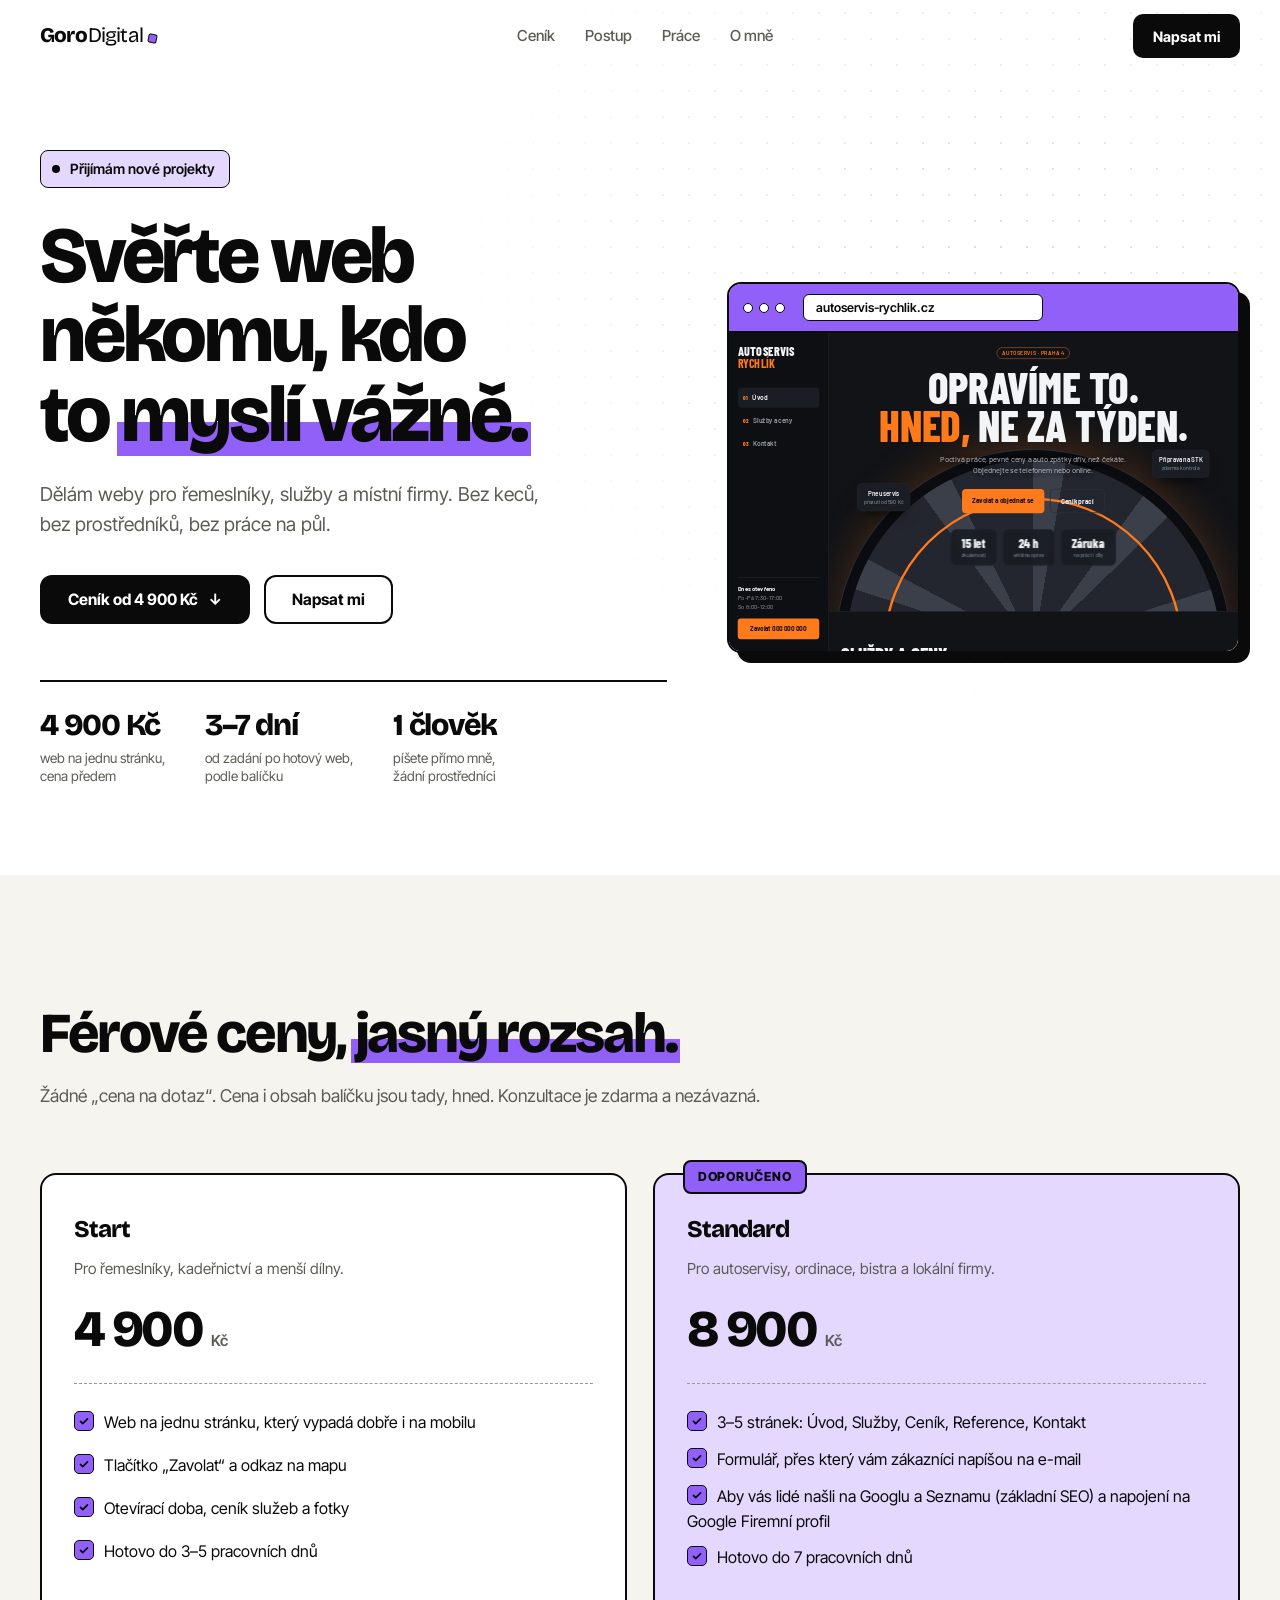
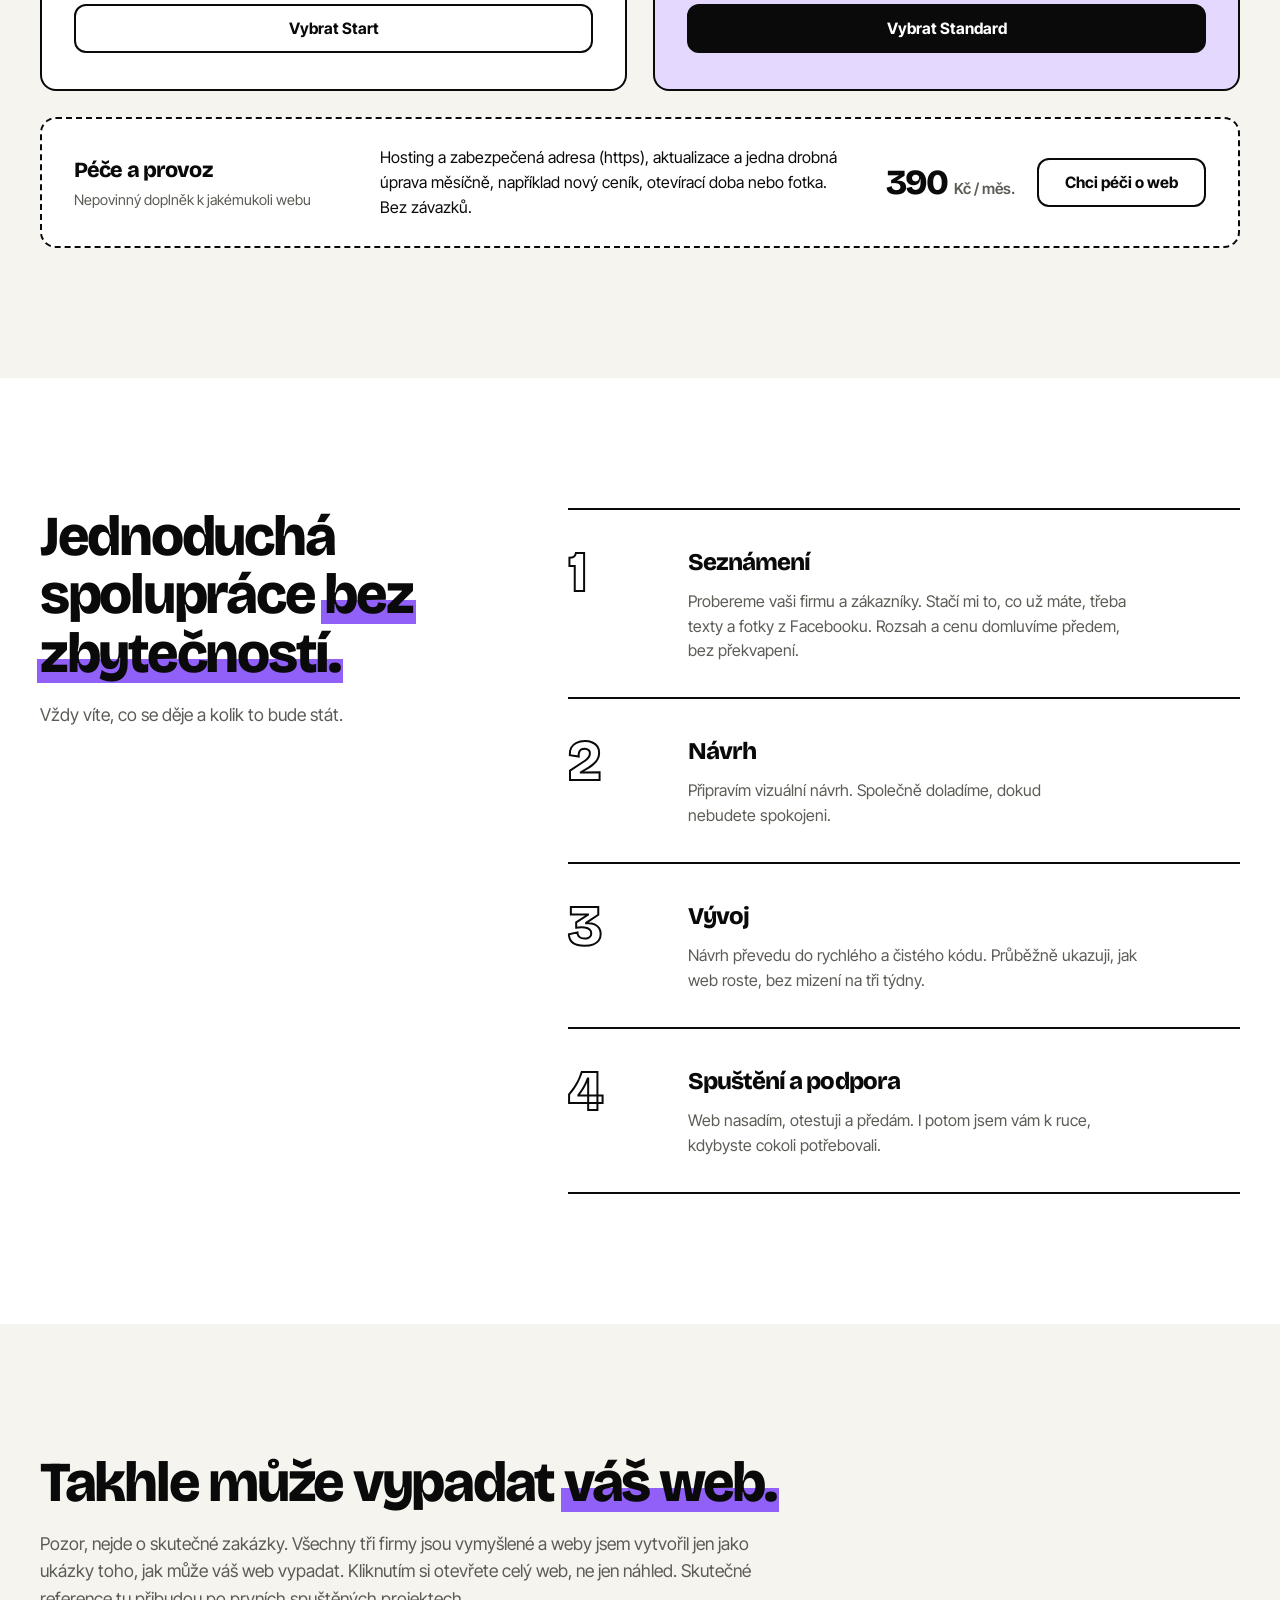
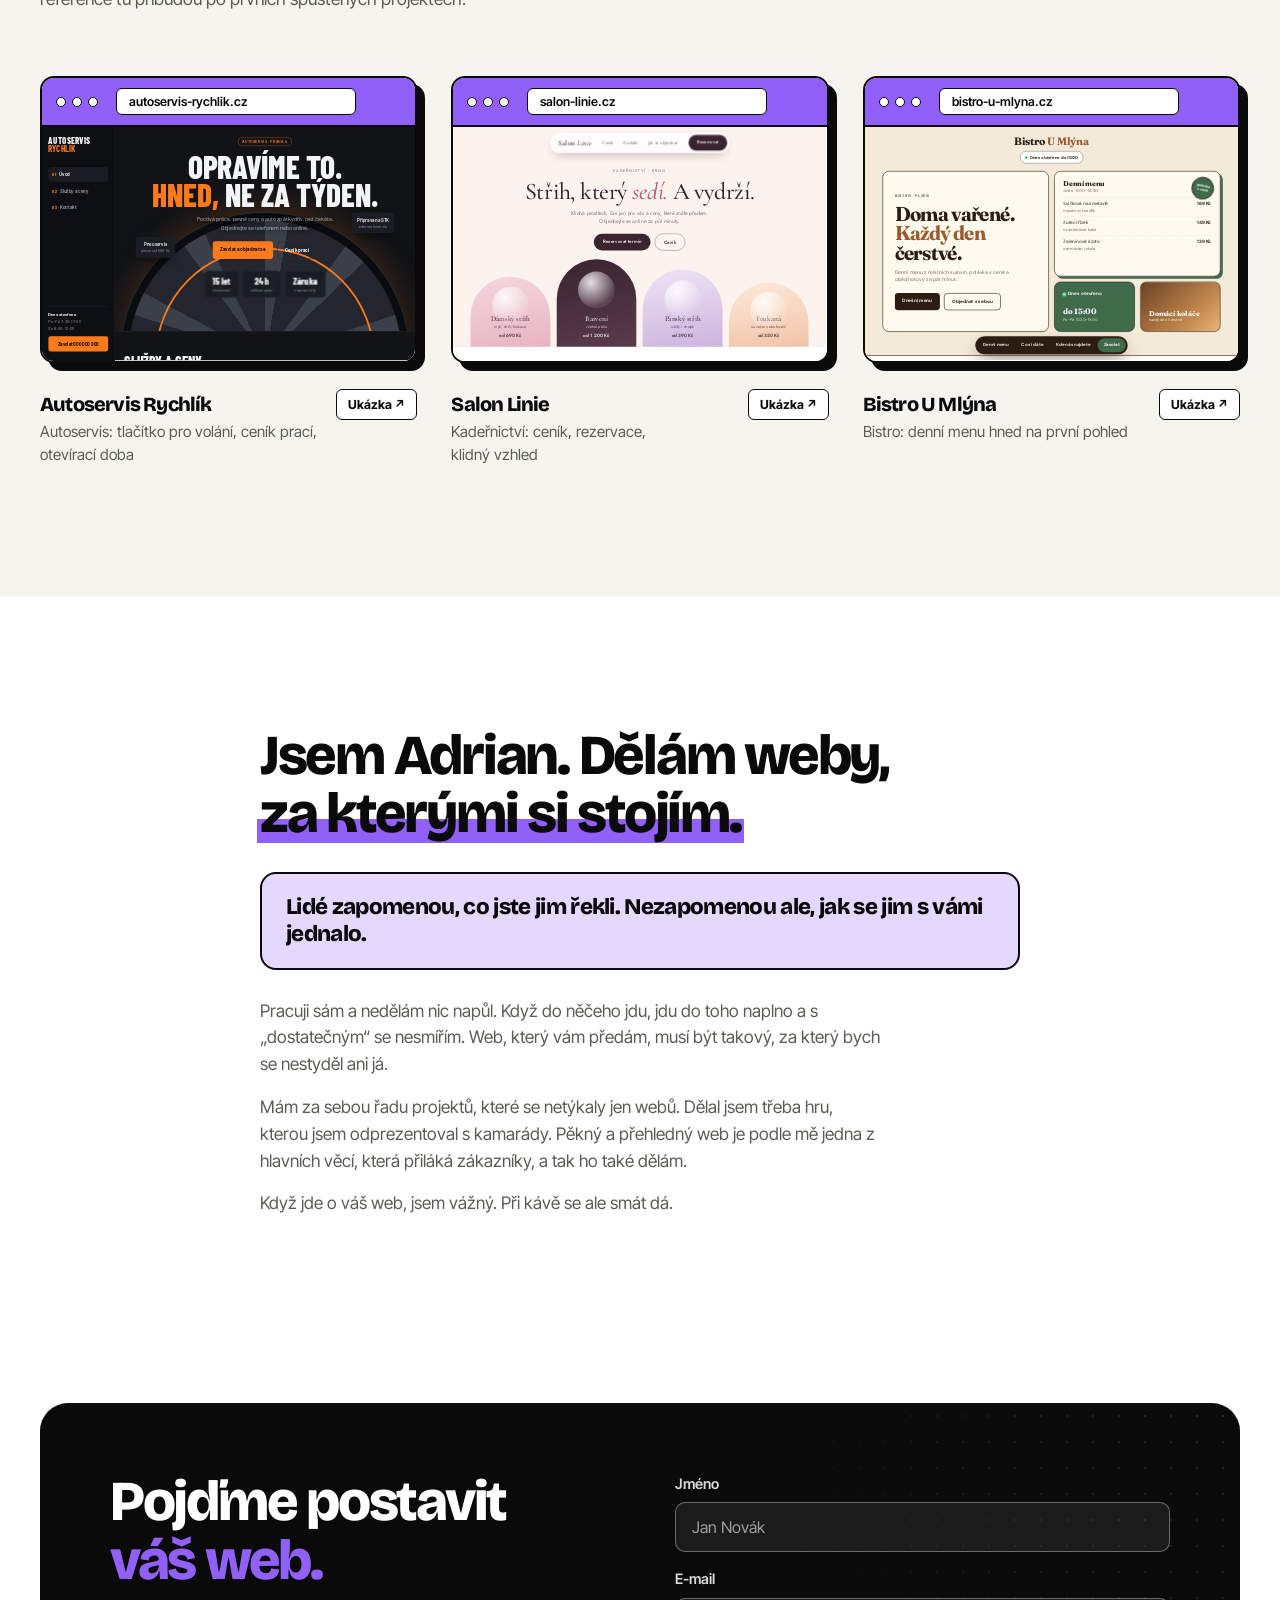
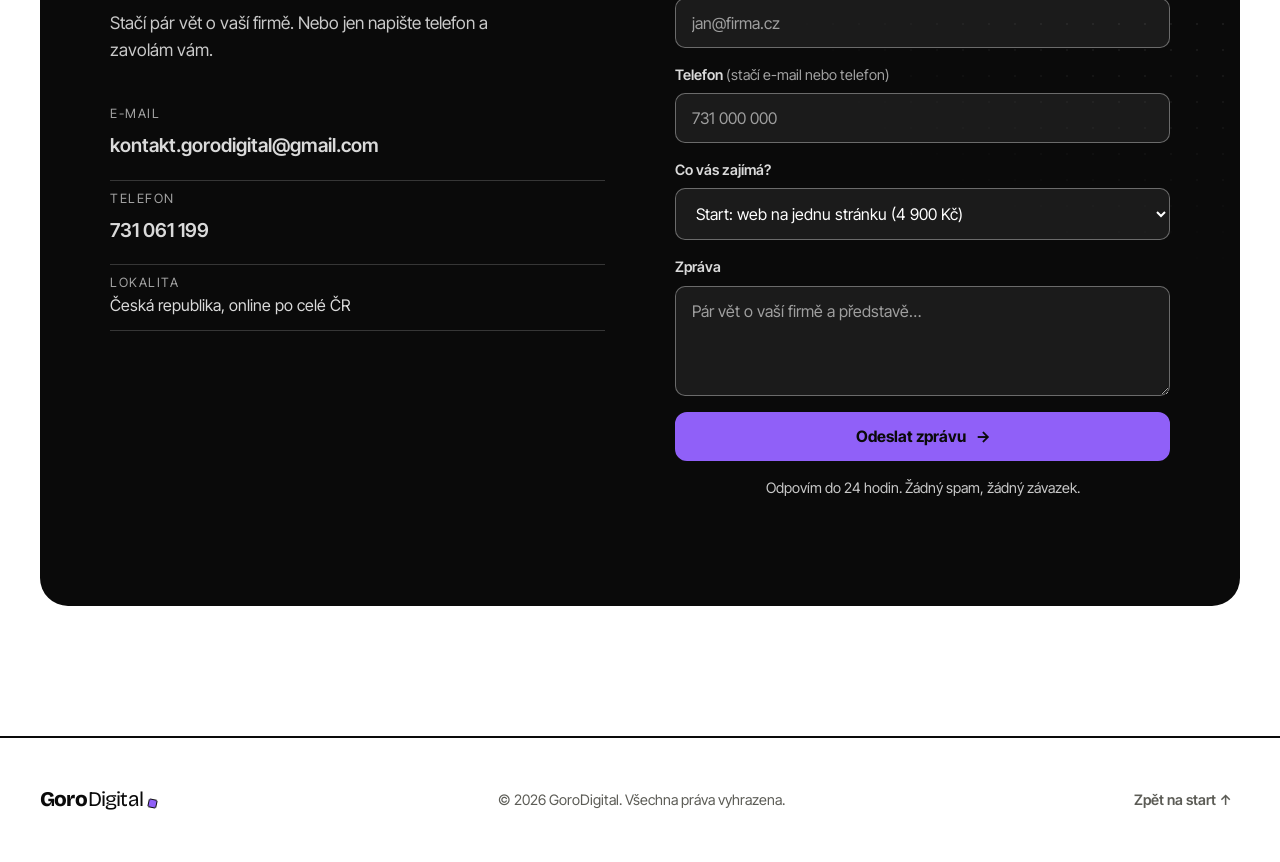
==== index.html @ 9c14269d "Lead with the price on mobile and fix select option contrast - Hero button reads "Ceník od 4 900 Kč"" ====
<!doctype html>
<html lang="cs">
<head>
  <meta charset="utf-8">
  <meta name="viewport" content="width=device-width, initial-scale=1, viewport-fit=cover">
  <title>GoroDigital – weby pro řemeslníky a místní firmy</title>
  <meta name="description" content="GoroDigital vytváří rychlé, moderní a přehledné weby pro řemeslníky, autoservisy, kadeřnictví a místní firmy. Návrh, vývoj i správa na jednom místě.">
  <meta name="theme-color" content="#ffffff">
  <link rel="canonical" href="https://gorodigital.kontakt-gorodigital.workers.dev/">

  <!-- Social sharing -->
  <meta property="og:type" content="website">
  <meta property="og:locale" content="cs_CZ">
  <meta property="og:site_name" content="GoroDigital">
  <meta property="og:title" content="GoroDigital – weby pro řemeslníky a místní firmy">
  <meta property="og:description" content="Rychlé, přehledné a moderní weby pro řemeslníky, autoservisy, kadeřnictví a místní firmy. Jednostránkový web od 4 900 Kč.">
  <meta property="og:url" content="https://gorodigital.kontakt-gorodigital.workers.dev/">
  <meta property="og:image" content="https://gorodigital.kontakt-gorodigital.workers.dev/og-image.png">
  <meta property="og:image:width" content="1200">
  <meta property="og:image:height" content="630">
  <meta property="og:image:alt" content="GoroDigital – Svěřte web někomu, kdo to myslí vážně">
  <meta name="twitter:card" content="summary_large_image">
  <meta name="twitter:title" content="GoroDigital – weby pro řemeslníky a místní firmy">
  <meta name="twitter:description" content="Rychlé, přehledné a moderní weby pro řemeslníky a místní firmy.">
  <meta name="twitter:image" content="https://gorodigital.kontakt-gorodigital.workers.dev/og-image.png">

  <!-- Structured data for Google -->
  <script type="application/ld+json">
  {
    "@context": "https://schema.org",
    "@type": "ProfessionalService",
    "name": "GoroDigital",
    "description": "Tvorba webů pro řemeslníky, autoservisy, kadeřnictví, bistra a místní firmy.",
    "url": "https://gorodigital.kontakt-gorodigital.workers.dev/",
    "image": "https://gorodigital.kontakt-gorodigital.workers.dev/og-image.png",
    "telephone": "+420731061199",
    "email": "kontakt.gorodigital@gmail.com",
    "areaServed": { "@type": "Country", "name": "Česká republika" },
    "priceRange": "4 900 – 8 900 Kč",
    "makesOffer": [
      { "@type": "Offer", "name": "Start – jednostránkový web", "price": "4900", "priceCurrency": "CZK" },
      { "@type": "Offer", "name": "Standard – vícestránkový web", "price": "8900", "priceCurrency": "CZK" },
      { "@type": "Offer", "name": "Péče a provoz (měsíčně)", "price": "390", "priceCurrency": "CZK" }
    ]
  }
  </script>
  <link rel="icon" href="/favicon.ico" sizes="any">
  <link rel="icon" type="image/png" sizes="32x32" href="/favicon-32.png">
  <link rel="icon" type="image/png" sizes="192x192" href="/favicon-192.png">
  <link rel="apple-touch-icon" href="/apple-touch-icon.png">
  <link rel="preconnect" href="https://fonts.googleapis.com">
  <link rel="preconnect" href="https://fonts.gstatic.com" crossorigin>
  <link href="https://fonts.googleapis.com/css2?family=Bricolage+Grotesque:opsz,wght@12..96,400;12..96,800&family=Inter+Tight:wght@400;500;600;700&display=swap" rel="stylesheet">
  <link rel="stylesheet" href="styles.css">
</head>
<body>

<header class="nav" id="nav">
  <a href="#top" class="logo" aria-label="GoroDigital, zpět na začátek">Goro<span>Digital</span><i></i></a>
  <nav class="nav__links" id="navLinks" aria-label="Hlavní navigace">
    <a href="#cenik">Ceník</a>
    <a href="#postup">Postup</a>
    <a href="#prace">Práce</a>
    <a href="#o-mne">O mně</a>
  </nav>
  <a href="#kontakt" class="btn btn--dark btn--sm nav__cta">Napsat mi</a>
  <button class="burger" id="burger" type="button" aria-label="Otevřít menu" aria-expanded="false" aria-controls="navLinks"><span></span><span></span></button>
</header>

<main id="top">

  <!-- HERO -->
  <section class="hero">
    <div class="hero__glow" aria-hidden="true"></div>
    <div class="wrap hero__grid">
      <div class="hero__text">
        <p class="eyebrow reveal"><b class="dot"></b> Přijímám nové projekty</p>
        <h1 class="reveal">Svěřte web někomu, kdo to <em>myslí vážně.</em></h1>
        <p class="lead reveal">Dělám weby pro řemeslníky, služby a místní firmy. Bez keců, bez prostředníků, bez práce na půl.</p>
        <div class="hero__actions reveal">
          <a href="#cenik" class="btn btn--dark">Ceník od 4&nbsp;900&nbsp;Kč <span class="arr" aria-hidden="true">↓</span></a>
          <a href="#kontakt" class="btn btn--ghost hero__write">Napsat mi</a>
        </div>
        <ul class="hero__facts reveal">
          <li><strong>4 900 Kč</strong><small>web na jednu stránku,<br>cena předem</small></li>
          <li><strong>3–7 dní</strong><small>od zadání po hotový web,<br>podle balíčku</small></li>
          <li><strong>1 člověk</strong><small>píšete přímo mně,<br>žádní prostředníci</small></li>
        </ul>
      </div>

      <a class="hero__visual reveal" href="demo/autoservis/" target="_blank" rel="noopener" aria-label="Otevřít ukázkový web pro autoservis">
        <div class="browser">
          <div class="browser__bar"><i></i><i></i><i></i><span>autoservis-rychlik.cz</span></div>
          <div class="thumb"><iframe src="demo/autoservis/" title="" loading="lazy" scrolling="no" tabindex="-1" aria-hidden="true"></iframe></div>
        </div>
      </a>
    </div>
  </section>

  <!-- CENÍK -->
  <section class="section section--tint" id="cenik">
    <div class="wrap">
      <div class="head reveal">
        <h2>Férové ceny, <em>jasný rozsah.</em></h2>
        <p class="sub">Žádné „cena na dotaz“. Cena i obsah balíčku jsou tady, hned. Konzultace je zdarma a nezávazná.</p>
      </div>
      <div class="plans">
        <article class="plan reveal">
          <h3>Start</h3>
          <p class="plan__d">Pro řemeslníky, kadeřnictví a menší dílny.</p>
          <p class="price">4 900 <small>Kč</small></p>
          <ul>
            <li>Web na jednu stránku, který vypadá dobře i na mobilu</li>
            <li>Tlačítko „Zavolat“ a odkaz na mapu</li>
            <li>Otevírací doba, ceník služeb a fotky</li>
            <li>Hotovo do 3–5 pracovních dnů</li>
          </ul>
          <a href="#kontakt" class="btn btn--ghost btn--full" data-plan="start">Vybrat Start</a>
        </article>
        <article class="plan plan--pop reveal">
          <span class="badge">Doporučeno</span>
          <h3>Standard</h3>
          <p class="plan__d">Pro autoservisy, ordinace, bistra a lokální firmy.</p>
          <p class="price">8 900 <small>Kč</small></p>
          <ul>
            <li>3–5 stránek: Úvod, Služby, Ceník, Reference, Kontakt</li>
            <li>Formulář, přes který vám zákazníci napíšou na e-mail</li>
            <li>Aby vás lidé našli na Googlu a Seznamu (základní SEO) a napojení na Google Firemní profil</li>
            <li>Hotovo do 7 pracovních dnů</li>
          </ul>
          <a href="#kontakt" class="btn btn--dark btn--full" data-plan="standard">Vybrat Standard</a>
        </article>
      </div>
      <div class="addon reveal">
        <div class="addon__title">
          <h3>Péče a provoz</h3>
          <p>Nepovinný doplněk k jakémukoli webu</p>
        </div>
        <p class="addon__text">Hosting a zabezpečená adresa (https), aktualizace a jedna drobná úprava měsíčně, například nový ceník, otevírací doba nebo fotka. Bez závazků.</p>
        <div class="addon__buy">
          <p class="price price--sm">390 <small>Kč / měs.</small></p>
          <a href="#kontakt" class="btn btn--ghost" data-plan="care">Chci péči o web</a>
        </div>
      </div>
    </div>
  </section>

  <!-- POSTUP -->
  <section class="section" id="postup">
    <div class="wrap steps-wrap">
      <div class="head reveal">
        <h2>Jednoduchá spolupráce <em>bez zbytečností.</em></h2>
        <p class="sub">Vždy víte, co se děje a kolik to bude stát.</p>
      </div>
      <ol class="steps">
        <li class="reveal"><span class="n">1</span><div><h3>Seznámení</h3><p>Probereme vaši firmu a zákazníky. Stačí mi to, co už máte, třeba texty a fotky z Facebooku. Rozsah a cenu domluvíme předem, bez překvapení.</p></div></li>
        <li class="reveal"><span class="n">2</span><div><h3>Návrh</h3><p>Připravím vizuální návrh. Společně doladíme, dokud nebudete spokojeni.</p></div></li>
        <li class="reveal"><span class="n">3</span><div><h3>Vývoj</h3><p>Návrh převedu do rychlého a čistého kódu. Průběžně ukazuji, jak web roste, bez mizení na tři týdny.</p></div></li>
        <li class="reveal"><span class="n">4</span><div><h3>Spuštění a podpora</h3><p>Web nasadím, otestuji a předám. I potom jsem vám k ruce, kdybyste cokoli potřebovali.</p></div></li>
      </ol>
    </div>
  </section>

  <!-- PRÁCE -->
  <section class="section section--tint" id="prace">
    <div class="wrap">
      <div class="head reveal">
        <h2>Takhle může vypadat <em>váš web.</em></h2>
        <p class="sub">Pozor, nejde o skutečné zakázky. Všechny tři firmy jsou vymyšlené a weby jsem vytvořil jen jako ukázky toho, jak může váš web vypadat. Kliknutím si otevřete celý web, ne jen náhled. Skutečné reference tu přibudou po prvních spuštěných projektech.</p>
      </div>
      <div class="work">
        <a href="demo/autoservis/" target="_blank" rel="noopener" class="work__item reveal" aria-label="Otevřít ukázku: Autoservis Rychlík">
          <div class="browser">
            <div class="browser__bar"><i></i><i></i><i></i><span>autoservis-rychlik.cz</span></div>
            <div class="thumb"><iframe src="demo/autoservis/" title="" loading="lazy" scrolling="no" tabindex="-1" aria-hidden="true"></iframe></div>
          </div>
          <div class="work__meta"><div><h3>Autoservis Rychlík</h3><p>Autoservis: tlačítko pro volání, ceník prací, otevírací doba</p></div><span class="tag">Ukázka ↗</span></div>
        </a>
        <a href="demo/salon/" target="_blank" rel="noopener" class="work__item reveal" aria-label="Otevřít ukázku: Salon Linie">
          <div class="browser">
            <div class="browser__bar"><i></i><i></i><i></i><span>salon-linie.cz</span></div>
            <div class="thumb"><iframe src="demo/salon/" title="" loading="lazy" scrolling="no" tabindex="-1" aria-hidden="true"></iframe></div>
          </div>
          <div class="work__meta"><div><h3>Salon Linie</h3><p>Kadeřnictví: ceník, rezervace, klidný vzhled</p></div><span class="tag">Ukázka ↗</span></div>
        </a>
        <a href="demo/bistro/" target="_blank" rel="noopener" class="work__item reveal" aria-label="Otevřít ukázku: Bistro U Mlýna">
          <div class="browser">
            <div class="browser__bar"><i></i><i></i><i></i><span>bistro-u-mlyna.cz</span></div>
            <div class="thumb"><iframe src="demo/bistro/" title="" loading="lazy" scrolling="no" tabindex="-1" aria-hidden="true"></iframe></div>
          </div>
          <div class="work__meta"><div><h3>Bistro U Mlýna</h3><p>Bistro: denní menu hned na první pohled</p></div><span class="tag">Ukázka ↗</span></div>
        </a>
      </div>
    </div>
  </section>

  <!-- O MNĚ -->
  <section class="section" id="o-mne">
    <div class="wrap about">
      <div class="about__text reveal">
        <h2>Jsem Adrian. Dělám weby, <em>za kterými si stojím.</em></h2>
        <blockquote class="pull">Lidé zapomenou, co jste jim řekli. Nezapomenou ale, jak se jim s vámi jednalo.</blockquote>
        <p>Pracuji sám a nedělám nic napůl. Když do něčeho jdu, jdu do toho naplno a s „dostatečným“ se nesmířím. Web, který vám předám, musí být takový, za který bych se nestyděl ani já.</p>
        <p>Mám za sebou řadu projektů, které se netýkaly jen webů. Dělal jsem třeba hru, kterou jsem odprezentoval s kamarády. Pěkný a přehledný web je podle mě jedna z hlavních věcí, která přiláká zákazníky, a tak ho také dělám.</p>
        <p>Když jde o váš web, jsem vážný. Při kávě se ale smát dá.</p>
      </div>
    </div>
  </section>

  <!-- KONTAKT -->
  <section class="section contact" id="kontakt">
    <div class="wrap">
      <div class="contact__box">
        <div class="contact__side reveal">
          <h2>Pojďme postavit <em>váš web.</em></h2>
          <p>Stačí pár vět o vaší firmě. Nebo jen napište telefon a zavolám vám.</p>
          <ul class="contact__list">
            <li><span>E-mail</span><a href="mailto:kontakt.gorodigital@gmail.com">kontakt.gorodigital@gmail.com</a></li>
            <li><span>Telefon</span><a href="tel:+420731061199">731 061 199</a></li>
            <li><span>Lokalita</span>Česká republika, online po celé ČR</li>
          </ul>
        </div>
        <form class="form reveal" id="form" novalidate>
          <div class="hp" aria-hidden="true"><label>Web <input type="text" name="company_url" tabindex="-1" autocomplete="off"></label></div>
          <div class="field">
            <label for="f-name">Jméno</label>
            <input id="f-name" name="name" type="text" autocomplete="name" placeholder="Jan Novák" aria-describedby="e-name">
            <p class="err" id="e-name"></p>
          </div>
          <div class="field">
            <label for="f-email">E-mail</label>
            <input id="f-email" name="email" type="email" inputmode="email" autocomplete="email" autocapitalize="off" placeholder="jan@firma.cz" aria-describedby="e-email">
            <p class="err" id="e-email"></p>
          </div>
          <div class="field">
            <label for="f-phone">Telefon <span class="opt">(stačí e-mail nebo telefon)</span></label>
            <input id="f-phone" name="phone" type="tel" inputmode="tel" autocomplete="tel" placeholder="731 000 000" aria-describedby="e-phone">
            <p class="err" id="e-phone"></p>
          </div>
          <div class="field">
            <label for="f-type">Co vás zajímá?</label>
            <select id="f-type" name="type">
              <option value="start">Start: web na jednu stránku (4 900 Kč)</option>
              <option value="standard">Standard: web o 3–5 stránkách (8 900 Kč)</option>
              <option value="care">Péče a provoz (390 Kč měsíčně)</option>
              <option value="other">Něco jiného nebo zatím nevím</option>
            </select>
          </div>
          <div class="field">
            <label for="f-msg">Zpráva</label>
            <textarea id="f-msg" name="msg" rows="4" placeholder="Pár vět o vaší firmě a představě…" aria-describedby="e-msg"></textarea>
            <p class="err" id="e-msg"></p>
          </div>
          <button class="btn btn--light btn--full" type="submit">Odeslat zprávu <span class="arr" aria-hidden="true">→</span></button>
          <p class="reassure">Odpovím do 24 hodin. Žádný spam, žádný závazek.</p>
          <p class="form__note" id="formNote" role="status" aria-live="polite"></p>
        </form>
      </div>
    </div>
  </section>

</main>

<footer class="footer">
  <div class="wrap footer__in">
    <a href="#top" class="logo" aria-label="GoroDigital, zpět na začátek">Goro<span>Digital</span><i></i></a>
    <p>© <span id="year"></span> GoroDigital. Všechna práva vyhrazena.</p>
    <a href="#top" class="totop">Zpět na start ↑</a>
  </div>
</footer>

<nav class="callbar" id="callbar" aria-label="Rychlý kontakt">
  <a class="btn btn--dark" href="tel:+420731061199">Zavolat 731 061 199</a>
  <a class="btn btn--ghost" href="#kontakt">Napsat mi</a>
</nav>

<script src="script.js"></script>
</body>
</html>
---- styles.css ----
:root{
  --bg:#ffffff;
  --tint:#f5f4ef;
  --ink:#0a0a0a;
  --muted:#5c5c56;
  --line:#e3e2db;
  --hl:#9060f8;          /* highlighter violet: always used as a background behind dark text */
  --hl-soft:#e4d8fe;
  --err:#ff9aa5;
  --radius:16px;
  --display:"Bricolage Grotesque","Inter Tight",system-ui,sans-serif;
  --sans:"Inter Tight",system-ui,-apple-system,"Segoe UI",sans-serif;
  --ease:cubic-bezier(.2,.7,.2,1);
  --hard:6px 6px 0 var(--ink);
}
*{box-sizing:border-box;margin:0;padding:0}
html{scroll-behavior:smooth;scroll-padding-top:80px}
body{font-family:var(--sans);background:var(--bg);color:var(--ink);line-height:1.55;-webkit-font-smoothing:antialiased;overflow-x:hidden}
a{color:inherit;text-decoration:none}
ul,ol{list-style:none}
img,svg{display:block;max-width:100%}
em{font-style:normal}
h1,h2,h3{text-wrap:balance}
p,li{text-wrap:pretty}
h1 em,h2 em{background:linear-gradient(transparent 58%,var(--hl) 58%,var(--hl) 94%,transparent 94%);padding:0 .06em;margin:0 -.06em;-webkit-box-decoration-break:clone;box-decoration-break:clone}
.wrap{width:min(1200px,100% - 48px);margin-inline:auto}
::selection{background:var(--hl);color:var(--ink)}
:focus-visible{outline:3px solid var(--ink);outline-offset:3px;border-radius:4px}
.contact :focus-visible,.callbar :focus-visible{outline-color:var(--hl)}

/* NAV */
.nav{position:fixed;inset:0 0 auto 0;z-index:50;display:flex;align-items:center;justify-content:space-between;gap:24px;padding:14px max(24px,calc((100% - 1200px)/2));transition:background .3s,box-shadow .3s}
.nav.is-scrolled{background:rgba(255,255,255,.92);box-shadow:0 1px 0 var(--line)}
.logo{font-family:var(--display);font-weight:800;font-size:1.3rem;letter-spacing:-.04em;display:inline-flex;align-items:center}
.logo span{font-weight:400;margin-left:1px}
.logo i{width:9px;height:9px;border-radius:2px;background:var(--hl);border:1.5px solid var(--ink);margin-left:5px;transform:translateY(3px) rotate(12deg)}
.nav__links{display:flex;gap:30px;font-size:.95rem;font-weight:500;color:var(--muted)}
.nav__links a{position:relative;transition:color .2s}
.nav__links a::after{content:"";position:absolute;left:0;bottom:-4px;height:6px;width:0;background:var(--hl);z-index:-1;transition:width .3s var(--ease)}
.nav__links a:hover{color:var(--ink)}
.nav__links a:hover::after{width:100%}
.burger{display:none;background:none;border:0;width:44px;height:44px;position:relative;cursor:pointer}
.burger span{position:absolute;left:11px;right:11px;height:2px;background:var(--ink);transition:transform .3s,top .3s}
.burger span:first-child{top:16px}.burger span:last-child{top:26px}
.burger[aria-expanded=true] span:first-child{top:21px;transform:rotate(45deg)}
.burger[aria-expanded=true] span:last-child{top:21px;transform:rotate(-45deg)}

/* BUTTONS */
.btn{display:inline-flex;align-items:center;justify-content:center;gap:10px;min-height:48px;padding:13px 26px;border-radius:12px;font:700 .98rem var(--sans);border:2px solid var(--ink);cursor:pointer;transition:transform .2s var(--ease),box-shadow .2s var(--ease),background .2s,color .2s}
.btn--sm{min-height:44px;padding:9px 18px;font-size:.9rem;border-radius:10px}
.btn--full{width:100%}
.btn--dark{background:var(--ink);color:#fff}
.btn--dark:hover{background:var(--hl);color:var(--ink);transform:translate(-3px,-3px);box-shadow:var(--hard)}
.btn--ghost{background:#fff;color:var(--ink)}
.btn--ghost:hover{background:var(--hl);transform:translate(-3px,-3px);box-shadow:var(--hard)}
.btn--light{background:var(--hl);color:var(--ink);border-color:var(--hl)}
.btn--light:hover{background:#fff;border-color:#fff;transform:translate(-3px,-3px);box-shadow:6px 6px 0 var(--hl)}
.btn:disabled{opacity:.6;cursor:progress;transform:none;box-shadow:none}
.arr{transition:transform .25s var(--ease)}
.btn:hover .arr{transform:translateX(4px)}

/* HERO */
.hero{position:relative;padding:150px 0 90px;overflow:hidden}
.hero__glow{position:absolute;inset:0;background-image:radial-gradient(rgba(10,10,10,.14) 1.2px,transparent 1.3px);background-size:26px 26px;-webkit-mask-image:radial-gradient(ellipse 60% 70% at 78% 30%,#000,transparent 75%);mask-image:radial-gradient(ellipse 60% 70% at 78% 30%,#000,transparent 75%);pointer-events:none}
.hero__grid{position:relative;display:grid;grid-template-columns:1.1fr .9fr;gap:60px;align-items:center}
.eyebrow{display:inline-flex;align-items:center;gap:10px;font-size:.88rem;font-weight:600;padding:7px 14px 7px 11px;border:1.5px solid var(--ink);border-radius:8px;background:var(--hl-soft);margin-bottom:28px}
.dot{width:8px;height:8px;border-radius:50%;background:var(--ink)}
h1{font-family:var(--display);font-size:clamp(2.6rem,6.2vw,5.3rem);line-height:1;letter-spacing:-.04em;font-weight:800}
.lead{margin-top:26px;font-size:1.2rem;color:var(--muted);max-width:520px}
.hero__actions{display:flex;flex-wrap:wrap;gap:14px;margin-top:36px}
.hero__facts{display:flex;gap:40px;margin-top:56px;padding-top:28px;border-top:2px solid var(--ink)}
.hero__facts strong{font-family:var(--display);font-size:1.9rem;white-space:nowrap;letter-spacing:-.04em;font-weight:800;display:block;line-height:1}
.hero__facts small{display:block;margin-top:8px;color:var(--muted);font-size:.85rem;line-height:1.35}

/* BROWSER FRAME + LIVE PREVIEWS */
.hero__visual{display:block}
.browser{background:#fff;border:2px solid var(--ink);border-radius:14px;overflow:hidden;box-shadow:8px 8px 0 var(--ink);transition:transform .25s var(--ease),box-shadow .25s var(--ease)}
.hero__visual .browser{box-shadow:10px 10px 0 var(--ink)}
.hero__visual:hover .browser,.work__item:hover .browser{transform:translate(-5px,-5px);box-shadow:13px 13px 0 var(--ink)}
.browser__bar{display:flex;align-items:center;gap:6px;padding:10px 14px;background:var(--hl);border-bottom:2px solid var(--ink)}
.browser__bar i{width:10px;height:10px;border-radius:50%;background:#fff;border:1.5px solid var(--ink)}
.browser__bar span{margin-left:12px;flex:1;max-width:240px;font-size:.78rem;font-weight:600;color:var(--ink);background:#fff;border-radius:6px;padding:3px 12px;border:1.5px solid var(--ink)}
.thumb{position:relative;aspect-ratio:16/10;overflow:hidden;background:#fff}
.thumb iframe{position:absolute;left:0;top:0;width:1280px;height:800px;border:0;transform-origin:0 0;transform:scale(.3);pointer-events:none}

/* SECTIONS */
.section{padding:130px 0}
.section--tint{background:var(--tint)}
.head{max-width:760px;margin-bottom:64px}
h2{font-family:var(--display);font-size:clamp(2.1rem,4.4vw,3.6rem);line-height:1.04;letter-spacing:-.04em;font-weight:800}
.sub{margin-top:18px;color:var(--muted);font-size:1.1rem}

/* PLANS */
.plans{display:grid;grid-template-columns:repeat(2,1fr);gap:26px;align-items:stretch}
.plan{position:relative;background:#fff;border:2px solid var(--ink);border-radius:var(--radius);padding:36px 32px;display:flex;flex-direction:column;transition:transform .25s var(--ease),box-shadow .25s var(--ease)}
.plan:hover{transform:translate(-4px,-4px);box-shadow:var(--hard)}
.plan--pop{background:var(--hl-soft)}
.plan h3{font-family:var(--display);font-size:1.5rem;letter-spacing:-.04em;font-weight:800}
.plan__d{color:var(--muted);font-size:.95rem;margin:8px 0 24px}
.price{font-family:var(--display);font-size:3.2rem;letter-spacing:-.05em;font-weight:800;line-height:1}
.price--sm{font-size:2.2rem}
.price small{font-family:var(--sans);font-size:.95rem;letter-spacing:0;color:var(--muted);font-weight:600}
.plan ul{margin:28px 0 34px;display:grid;gap:12px;font-size:1rem;flex:1;padding-top:26px;border-top:1.5px dashed #9b9a90}
.plan li::before{content:"";display:inline-block;width:18px;height:18px;margin-right:10px;border-radius:5px;background:var(--hl) url("data:image/svg+xml,%3Csvg xmlns='http://www.w3.org/2000/svg' viewBox='0 0 16 16'%3E%3Cpath d='m4 8.5 2.5 2.5L12 5.5' fill='none' stroke='%230a0a0a' stroke-width='2' stroke-linecap='round' stroke-linejoin='round'/%3E%3C/svg%3E") center/14px no-repeat;border:1.5px solid var(--ink);vertical-align:-3px}
.badge{position:absolute;top:-15px;left:28px;background:var(--hl);color:var(--ink);border:2px solid var(--ink);font-size:.78rem;font-weight:800;padding:5px 13px;border-radius:8px;text-transform:uppercase;letter-spacing:.06em}
.addon{margin-top:26px;display:grid;grid-template-columns:minmax(0,.8fr) minmax(0,1.4fr) auto;gap:20px 40px;align-items:center;background:#fff;border:2px dashed var(--ink);border-radius:var(--radius);padding:26px 32px}
.addon h3{font-family:var(--display);font-size:1.35rem;letter-spacing:-.04em;font-weight:800}
.addon__title p{color:var(--muted);font-size:.9rem;margin-top:2px}
.addon__text{font-size:1rem}
.addon__buy{display:flex;align-items:center;gap:22px}

/* WORK */
.work{display:grid;grid-template-columns:repeat(3,1fr);gap:34px}
.work__item{display:block}
.work__meta{display:flex;justify-content:space-between;align-items:flex-start;gap:12px;margin-top:26px}
.work__meta h3{font-family:var(--display);font-size:1.25rem;letter-spacing:-.04em;font-weight:800}
.work__meta p{color:var(--muted);font-size:.95rem}
.tag{font-size:.78rem;font-weight:700;padding:5px 11px;border-radius:6px;border:1.5px solid var(--ink);background:#fff;white-space:nowrap}

/* STEPS */
.steps-wrap{display:grid;grid-template-columns:.8fr 1.2fr;gap:80px;align-items:start}
.steps-wrap .head{position:sticky;top:120px;margin:0}
.steps li{display:grid;grid-template-columns:100px 1fr;gap:20px;padding:34px 0;border-top:2px solid var(--ink)}
.steps li:last-child{border-bottom:2px solid var(--ink)}
.n{font-family:var(--display);font-size:3.6rem;font-weight:800;line-height:1;letter-spacing:-.05em;color:transparent;-webkit-text-stroke:2px var(--ink);transition:color .3s}
.steps li:hover .n{color:var(--hl)}
.steps h3{font-family:var(--display);font-size:1.5rem;letter-spacing:-.04em;font-weight:800;margin-bottom:8px}
.steps p{color:var(--muted);max-width:460px}

/* ABOUT */
.about{max-width:760px}
.about__text h2{margin-bottom:28px}
.pull{margin:0 0 28px;padding:20px 24px;border:2px solid var(--ink);border-radius:var(--radius);background:var(--hl-soft);font-family:var(--display);font-size:1.4rem;line-height:1.2;letter-spacing:-.03em;font-weight:800}
.about__text p{color:var(--muted);font-size:1.08rem;margin-bottom:16px;max-width:62ch}

/* CONTACT */
.contact{padding-top:40px}
.contact__box{background:var(--ink);color:#fff;border-radius:28px;padding:70px;display:grid;grid-template-columns:1fr 1fr;gap:70px;position:relative;overflow:hidden}
.contact__box::before{content:"";position:absolute;inset:0;background-image:radial-gradient(rgba(255,255,255,.12) 1.2px,transparent 1.3px);background-size:26px 26px;-webkit-mask-image:radial-gradient(ellipse 60% 80% at 100% 0%,#000,transparent 75%);mask-image:radial-gradient(ellipse 60% 80% at 100% 0%,#000,transparent 75%);pointer-events:none}
.contact__box>*{position:relative}
.contact h2 em{background:none;color:var(--hl);padding:0;margin:0}
.contact__side>p{margin-top:20px;color:rgba(255,255,255,.78);font-size:1.08rem;max-width:420px}
.contact__list{margin-top:40px;display:grid;gap:8px}
.contact__list li{display:grid;gap:0;padding-bottom:12px;border-bottom:1px solid rgba(255,255,255,.18);color:rgba(255,255,255,.85)}
.contact__list span{font-size:.8rem;text-transform:uppercase;letter-spacing:.12em;color:rgba(255,255,255,.62)}
.contact__list a{display:inline-flex;align-items:center;min-height:44px;font-size:1.2rem;font-weight:600}
.contact__list a:hover{color:var(--hl)}
.form{display:grid;gap:16px;align-content:start}
.field{display:grid;gap:7px}
.form label{font-size:.9rem;color:rgba(255,255,255,.85);font-weight:600}
.form .opt{font-weight:400;color:rgba(255,255,255,.62)}
.form input,.form select,.form textarea{width:100%;font:400 1rem var(--sans);color:#fff;background:rgba(255,255,255,.07);border:1.5px solid rgba(255,255,255,.35);border-radius:10px;padding:14px 16px;min-height:50px;transition:border-color .2s,background .2s;resize:vertical}
.form select option{background:var(--ink);color:#fff}
.form input::placeholder,.form textarea::placeholder{color:rgba(255,255,255,.58)}
.form input:focus-visible,.form select:focus-visible,.form textarea:focus-visible{outline:3px solid var(--hl);outline-offset:2px;border-color:var(--hl);background:rgba(255,255,255,.1)}
.form [aria-invalid=true]{border-color:var(--err);border-width:2px}
.err{color:var(--err);font-size:.9rem;font-weight:600}
.err:empty{display:none}
.hp{position:absolute;left:-9999px;width:1px;height:1px;overflow:hidden}
.reassure{font-size:.9rem;color:rgba(255,255,255,.78);text-align:center}
.form__note{font-size:.95rem;min-height:1.4em;color:var(--hl);text-align:center}
.form__note.is-error{color:var(--err)}
.form__note a{text-decoration:underline;text-underline-offset:3px}

/* FOOTER */
.footer{padding:40px 0;border-top:2px solid var(--ink)}
.footer__in{display:flex;justify-content:space-between;align-items:center;gap:20px;flex-wrap:wrap;color:var(--muted);font-size:.9rem}
.footer .logo{color:var(--ink)}
.totop{display:inline-flex;align-items:center;min-height:44px;padding:0 8px;font-weight:600}
.totop:hover{color:var(--ink);background:var(--hl)}

/* MOBILE CALL BAR */
.callbar{display:none}

/* REVEAL */
.reveal{opacity:0;transform:translateY(28px);transition:opacity .9s var(--ease),transform .9s var(--ease);transition-delay:var(--d,0s)}
.reveal.in{opacity:1;transform:none}

/* RESPONSIVE */
@media(max-width:1060px){
  .hero__grid{grid-template-columns:1fr;gap:70px}
  .hero__visual{max-width:560px}
  .work{grid-template-columns:1fr 1fr}
  .steps-wrap{grid-template-columns:1fr;gap:50px}
  .steps-wrap .head{position:static}
  .contact__box{grid-template-columns:1fr;padding:46px 32px;gap:44px}
  .addon{grid-template-columns:1fr;gap:14px}
}
@media(max-width:820px){
  .burger{display:block}
  .nav__cta{display:none}
  .nav__links{position:fixed;inset:64px 16px auto 16px;flex-direction:column;gap:0;background:#fff;border:2px solid var(--ink);border-radius:16px;padding:10px;box-shadow:6px 6px 0 var(--ink);opacity:0;pointer-events:none;transform:translateY(-8px);transition:.25s var(--ease);font-size:1.1rem}
  .nav__links.open{opacity:1;pointer-events:auto;transform:none}
  .nav__links a{padding:14px 16px;color:var(--ink)}
  .nav__links a::after{display:none}
  .plans{grid-template-columns:1fr;max-width:520px}
  .addon{max-width:520px}
  .hero__write{display:none} /* the call bar already carries "Napsat mi" */
  body{padding-bottom:calc(76px + env(safe-area-inset-bottom))}
  .callbar{position:fixed;left:0;right:0;bottom:0;z-index:45;display:flex;gap:10px;padding:10px 16px calc(10px + env(safe-area-inset-bottom));background:#fff;border-top:2px solid var(--ink);transition:transform .3s var(--ease)}
  .callbar .btn{flex:1;min-height:52px;padding:12px 14px}
  .callbar .btn:first-child{flex:1.5}
  .callbar.is-hidden{transform:translateY(110%)}
}
@media(max-width:640px){
  .section{padding:90px 0}
  .hero{padding:120px 0 40px}
  .work{grid-template-columns:1fr}
  .hero__visual{display:none}
  .hero__facts{gap:16px}
  .hero__facts strong{font-size:1.25rem}
  .hero__facts small{font-size:.8rem}
  .steps li{grid-template-columns:64px 1fr}
  .n{font-size:2.6rem}
  .browser{box-shadow:6px 6px 0 var(--ink)}
  .addon__buy{flex-wrap:wrap}
}
@media(prefers-reduced-motion:reduce){
  *{animation:none!important;transition:none!important}
  .reveal{opacity:1;transform:none}
  html{scroll-behavior:auto}
}
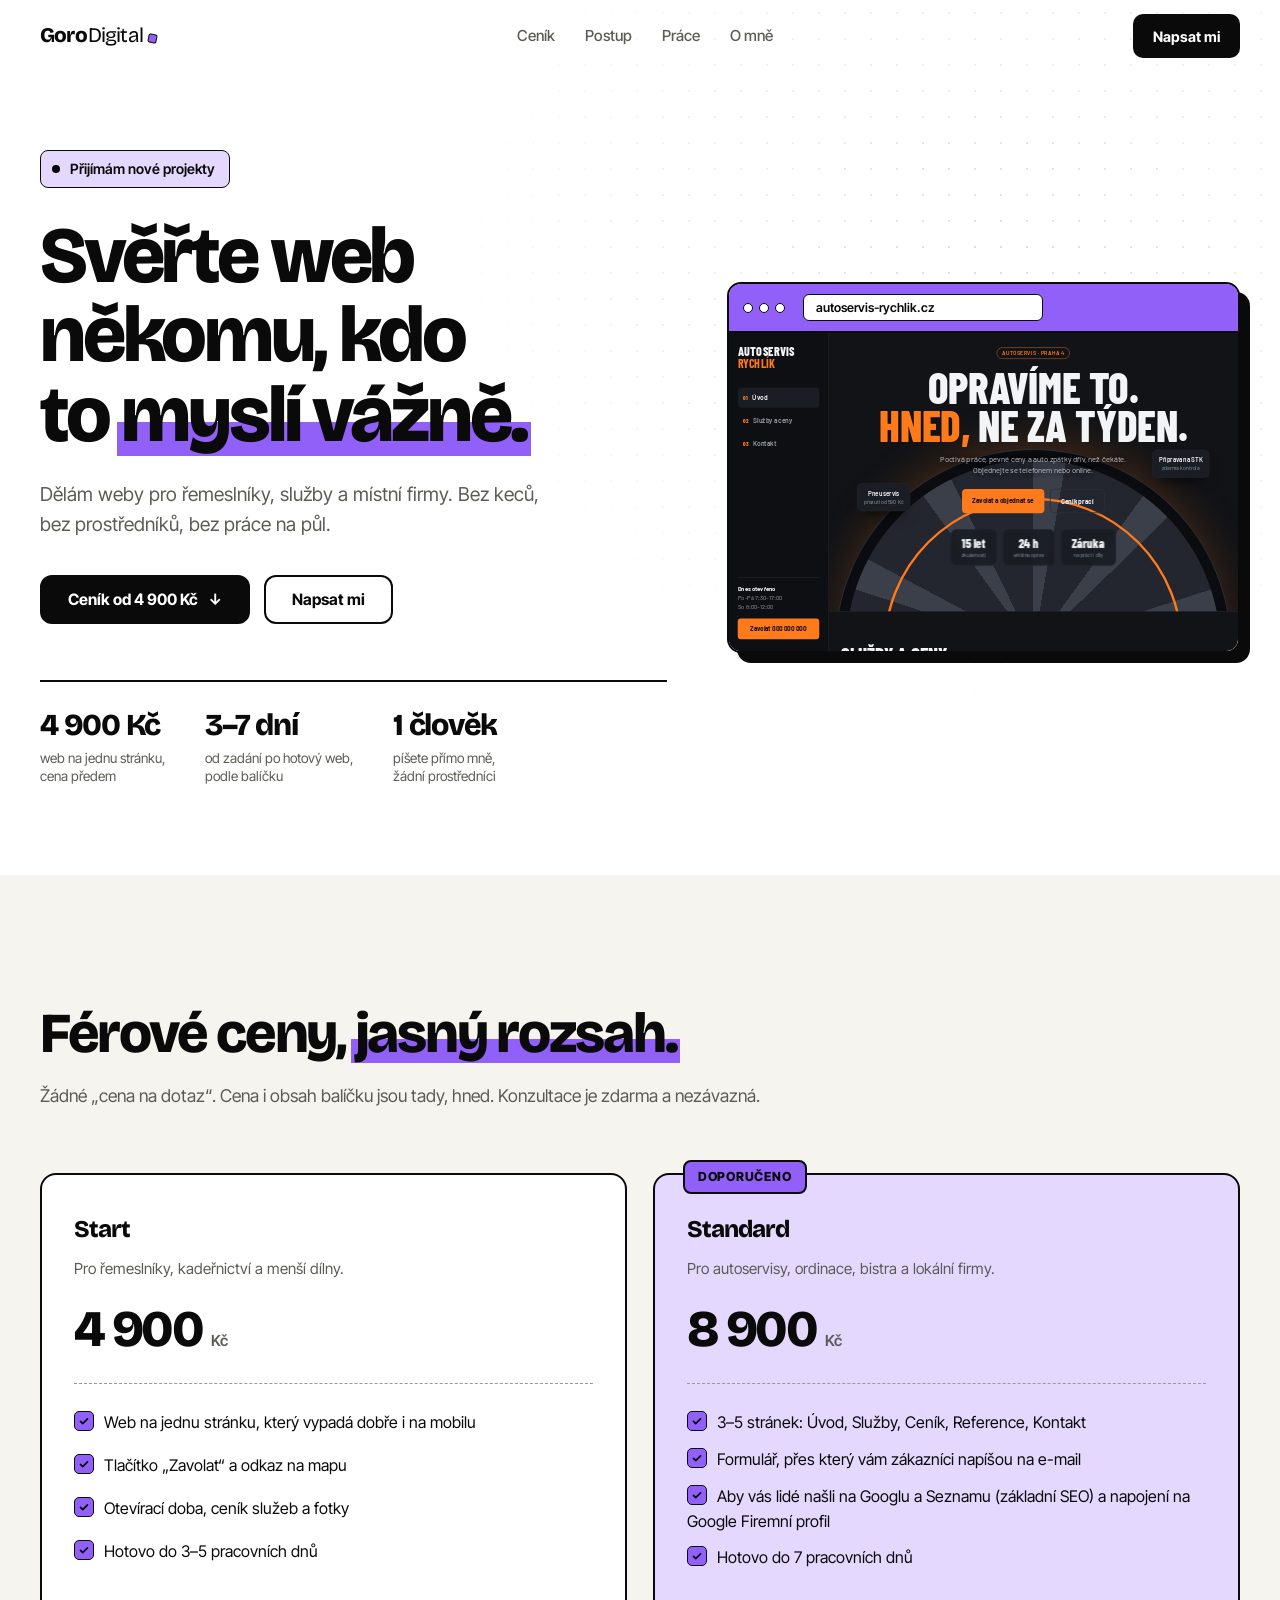
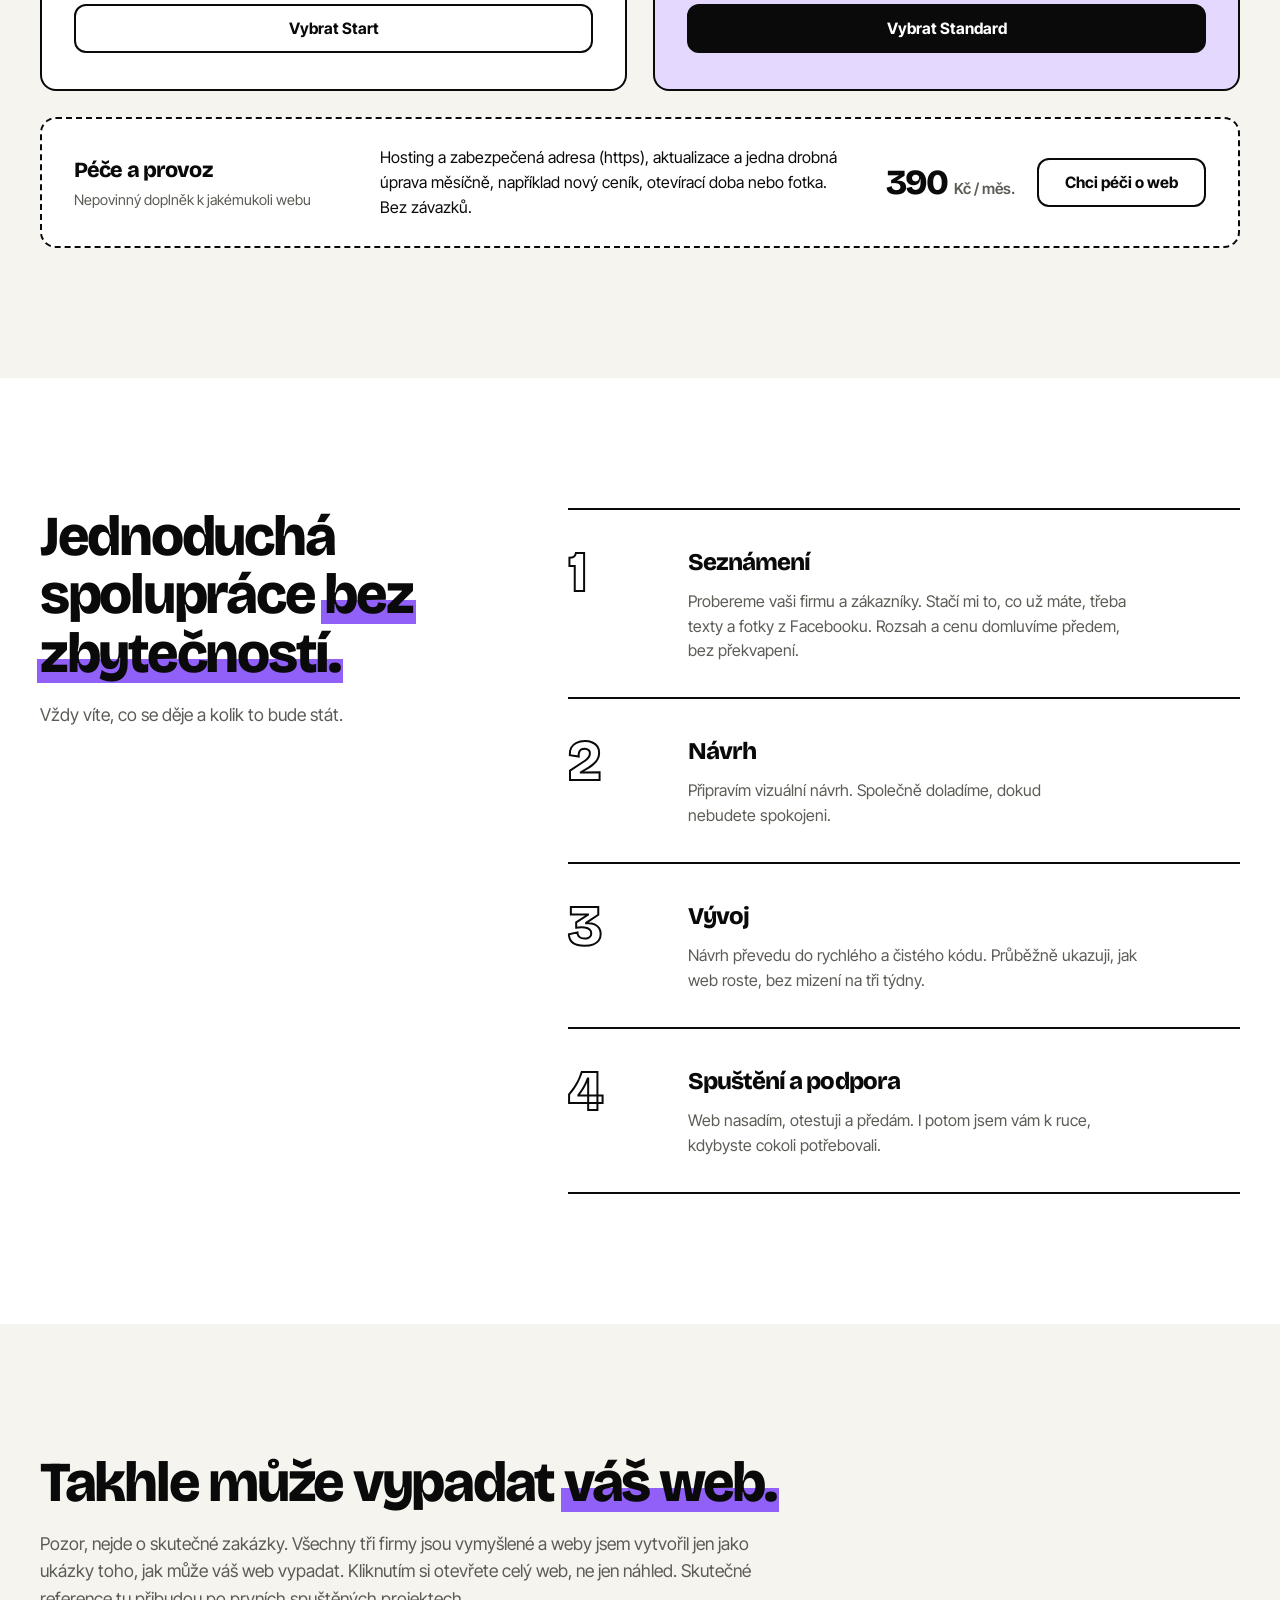
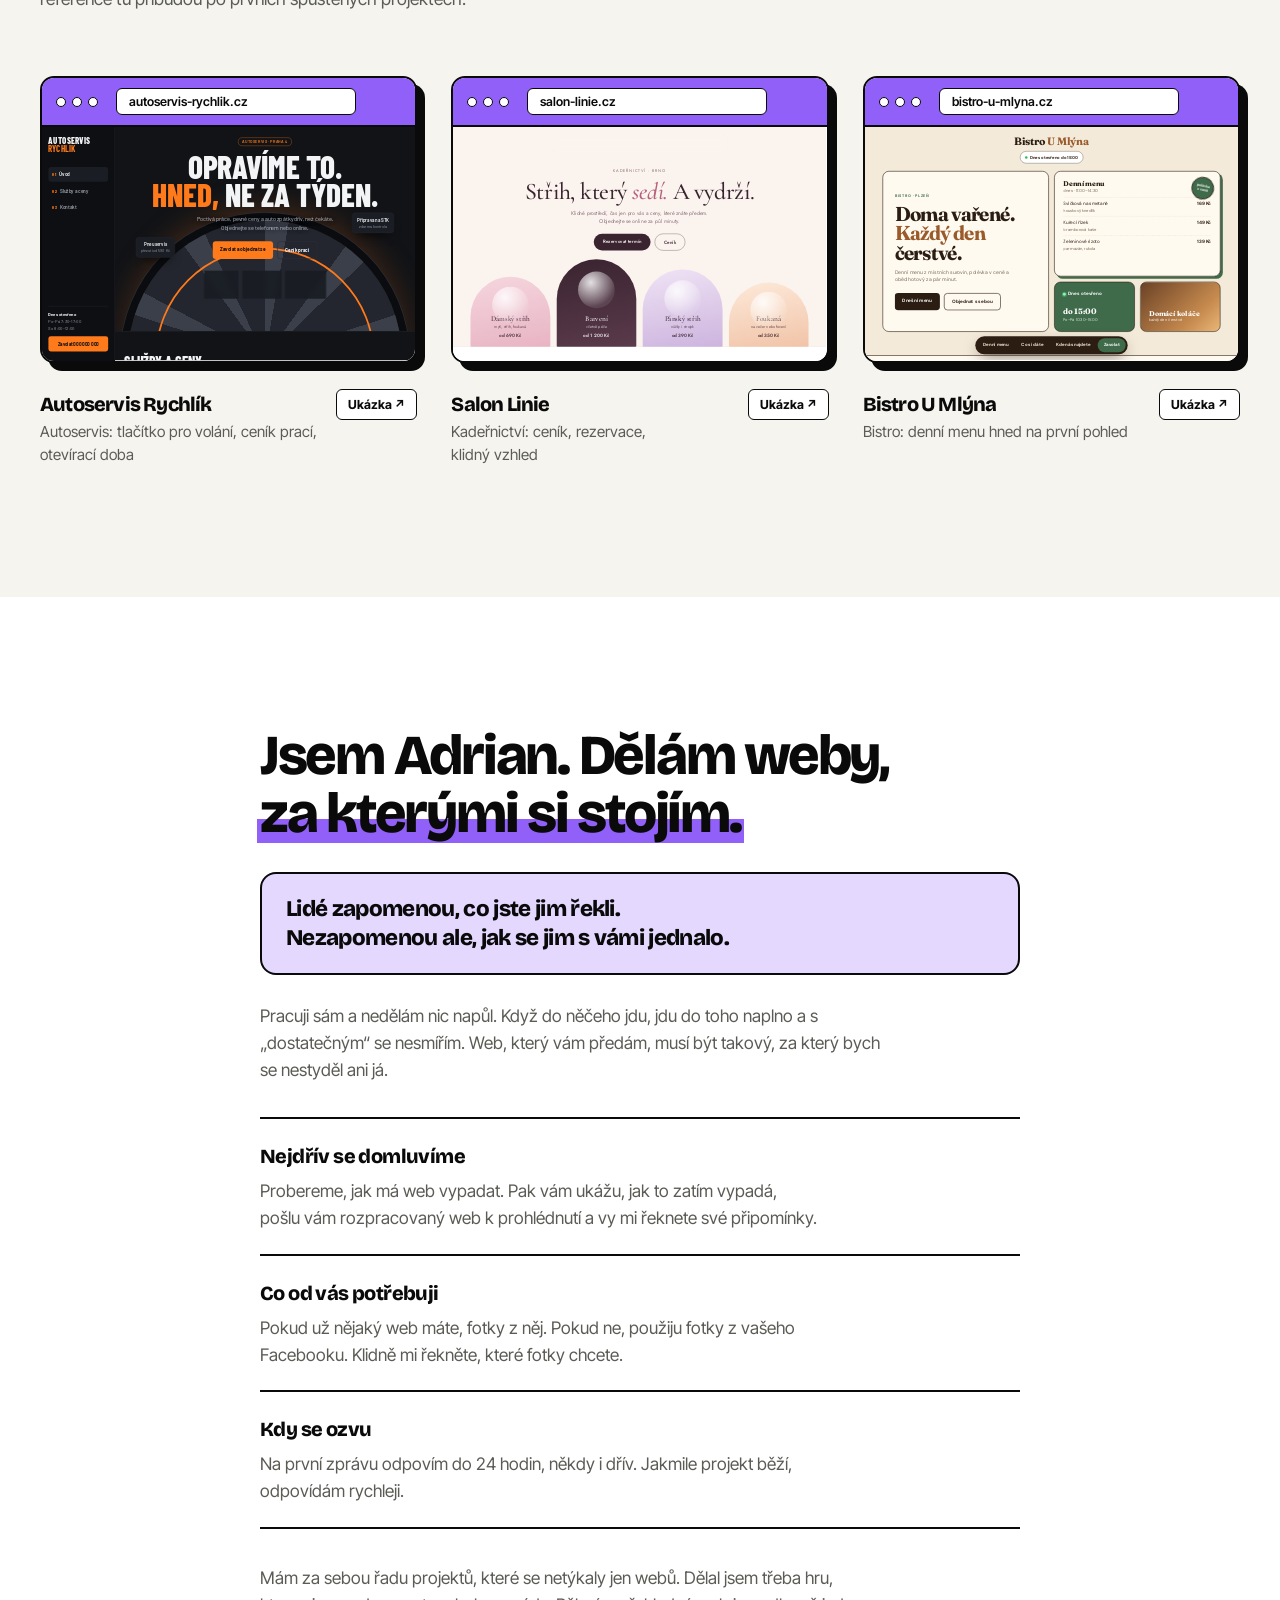
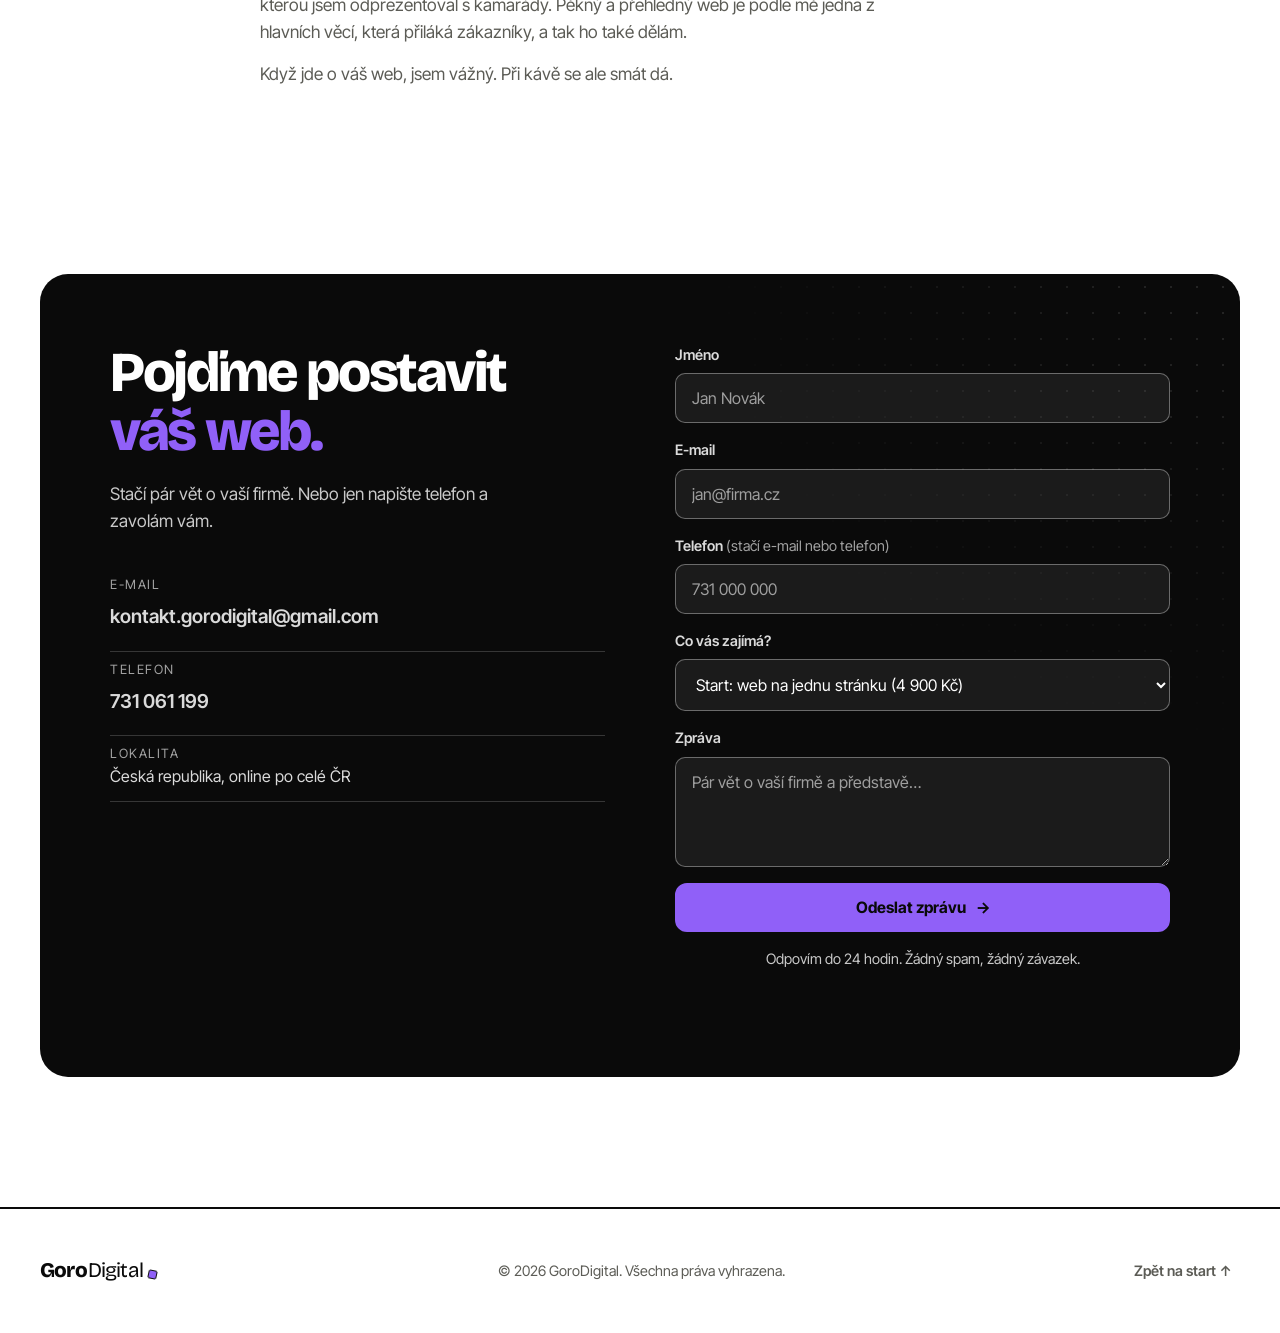
==== commit 1503c50c: "Rewrite About around the owner's own working facts Three plain blocks: how we agree and review, what" ====
--- a/index.html
+++ b/index.html
@@ -201,6 +201,20 @@
         <h2>Jsem Adrian. Dělám weby, <em>za kterými si stojím.</em></h2>
         <blockquote class="pull">Lidé zapomenou, co jste jim řekli. Nezapomenou ale, jak se jim s vámi jednalo.</blockquote>
         <p>Pracuji sám a nedělám nic napůl. Když do něčeho jdu, jdu do toho naplno a s „dostatečným“ se nesmířím. Web, který vám předám, musí být takový, za který bych se nestyděl ani já.</p>
+        <ul class="how">
+          <li>
+            <h3>Nejdřív se domluvíme</h3>
+            <p>Probereme, jak má web vypadat. Pak vám ukážu, jak to zatím vypadá, pošlu vám rozpracovaný web k prohlédnutí a vy mi řeknete své připomínky.</p>
+          </li>
+          <li>
+            <h3>Co od vás potřebuji</h3>
+            <p>Pokud už nějaký web máte, fotky z něj. Pokud ne, použiju fotky z vašeho Facebooku. Klidně mi řekněte, které fotky chcete.</p>
+          </li>
+          <li>
+            <h3>Kdy se ozvu</h3>
+            <p>Na první zprávu odpovím do 24 hodin, někdy i dřív. Jakmile projekt běží, odpovídám rychleji.</p>
+          </li>
+        </ul>
         <p>Mám za sebou řadu projektů, které se netýkaly jen webů. Dělal jsem třeba hru, kterou jsem odprezentoval s kamarády. Pěkný a přehledný web je podle mě jedna z hlavních věcí, která přiláká zákazníky, a tak ho také dělám.</p>
         <p>Když jde o váš web, jsem vážný. Při kávě se ale smát dá.</p>
       </div>
--- a/styles.css
+++ b/styles.css
@@ -130,8 +130,14 @@
 /* ABOUT */
 .about{max-width:760px}
 .about__text h2{margin-bottom:28px}
-.pull{margin:0 0 28px;padding:20px 24px;border:2px solid var(--ink);border-radius:var(--radius);background:var(--hl-soft);font-family:var(--display);font-size:1.4rem;line-height:1.2;letter-spacing:-.03em;font-weight:800}
+.pull{margin:0 0 28px;padding:20px 24px;border:2px solid var(--ink);border-radius:var(--radius);background:var(--hl-soft);font-family:var(--display);font-size:1.4rem;line-height:1.32;letter-spacing:-.03em;font-weight:800}
 .about__text p{color:var(--muted);font-size:1.08rem;margin-bottom:16px;max-width:62ch}
+.pull{text-wrap:balance}
+.how{margin:34px 0 36px}
+.how li{padding:22px 0;border-top:2px solid var(--ink)}
+.how li:last-child{border-bottom:2px solid var(--ink)}
+.how h3{font-family:var(--display);font-size:1.25rem;letter-spacing:-.03em;font-weight:800;margin-bottom:6px}
+.about__text .how p{margin-bottom:0;max-width:56ch}
 
 /* CONTACT */
 .contact{padding-top:40px}
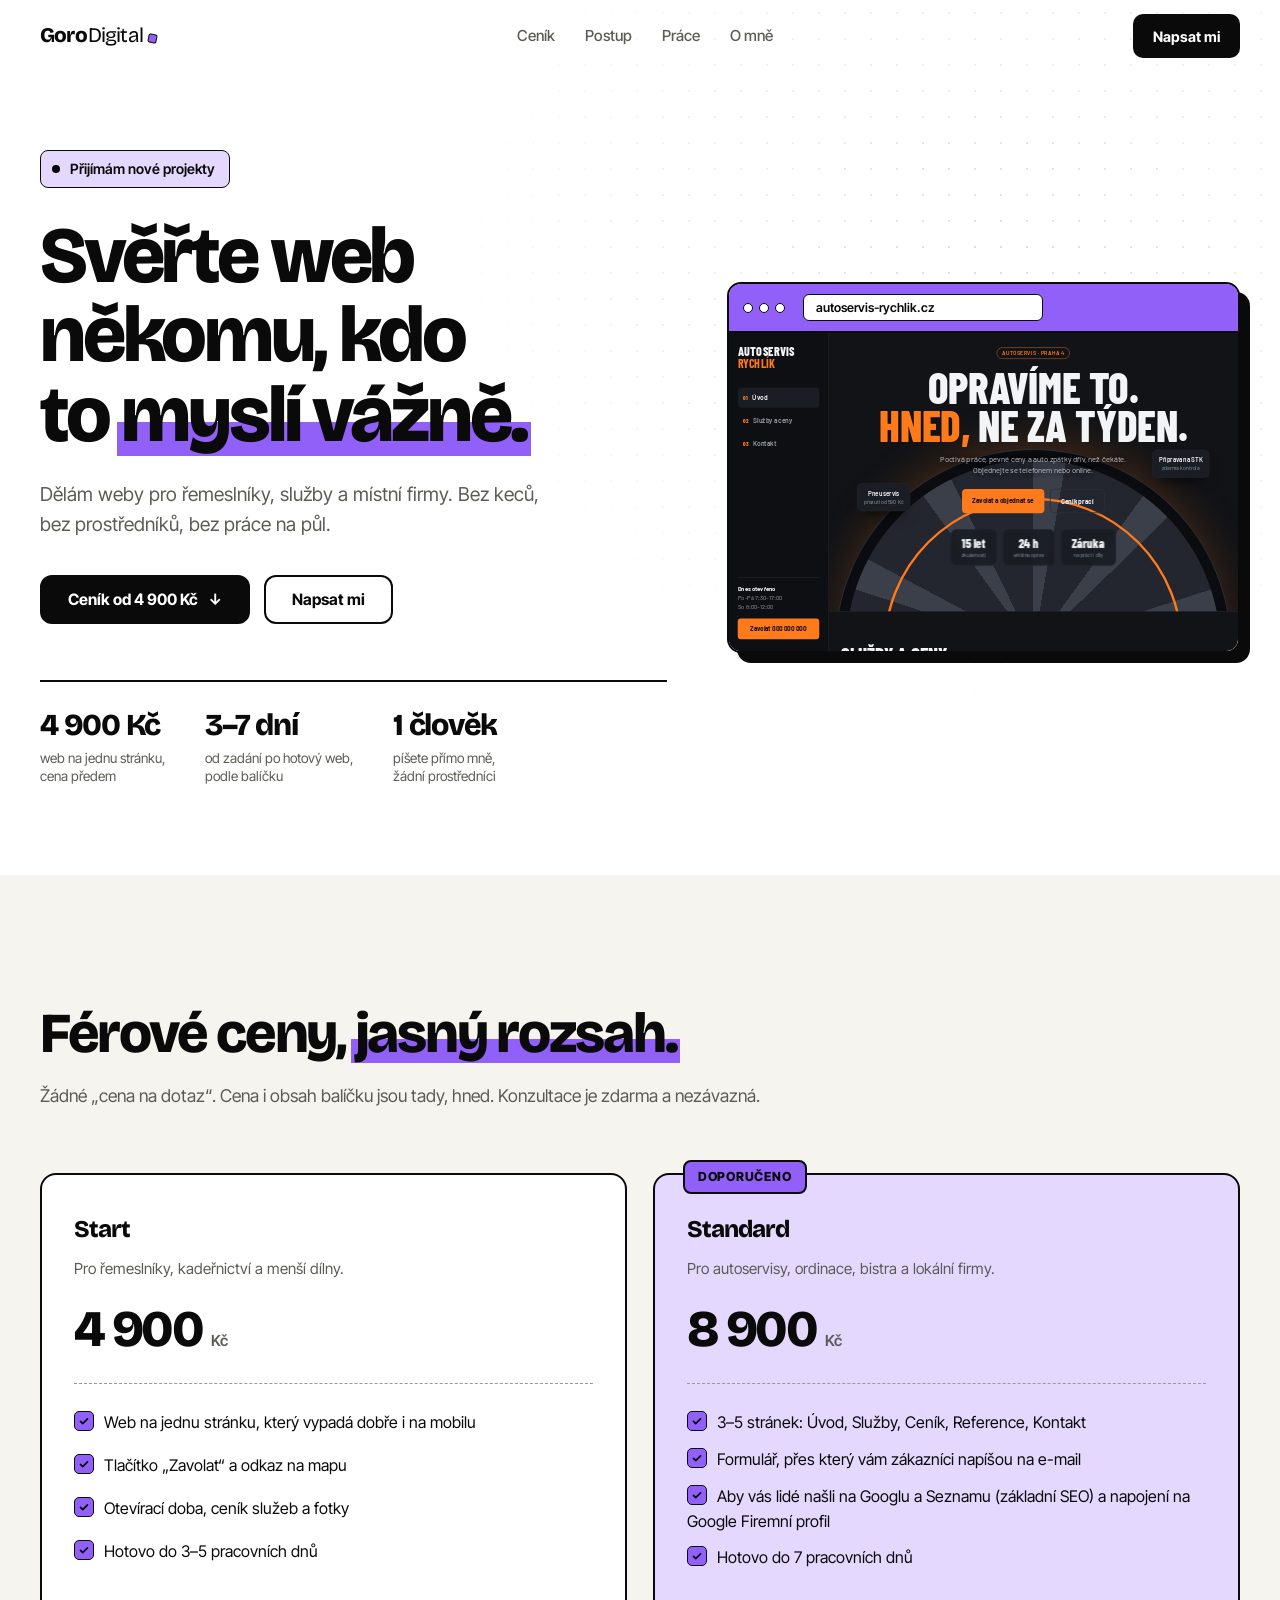
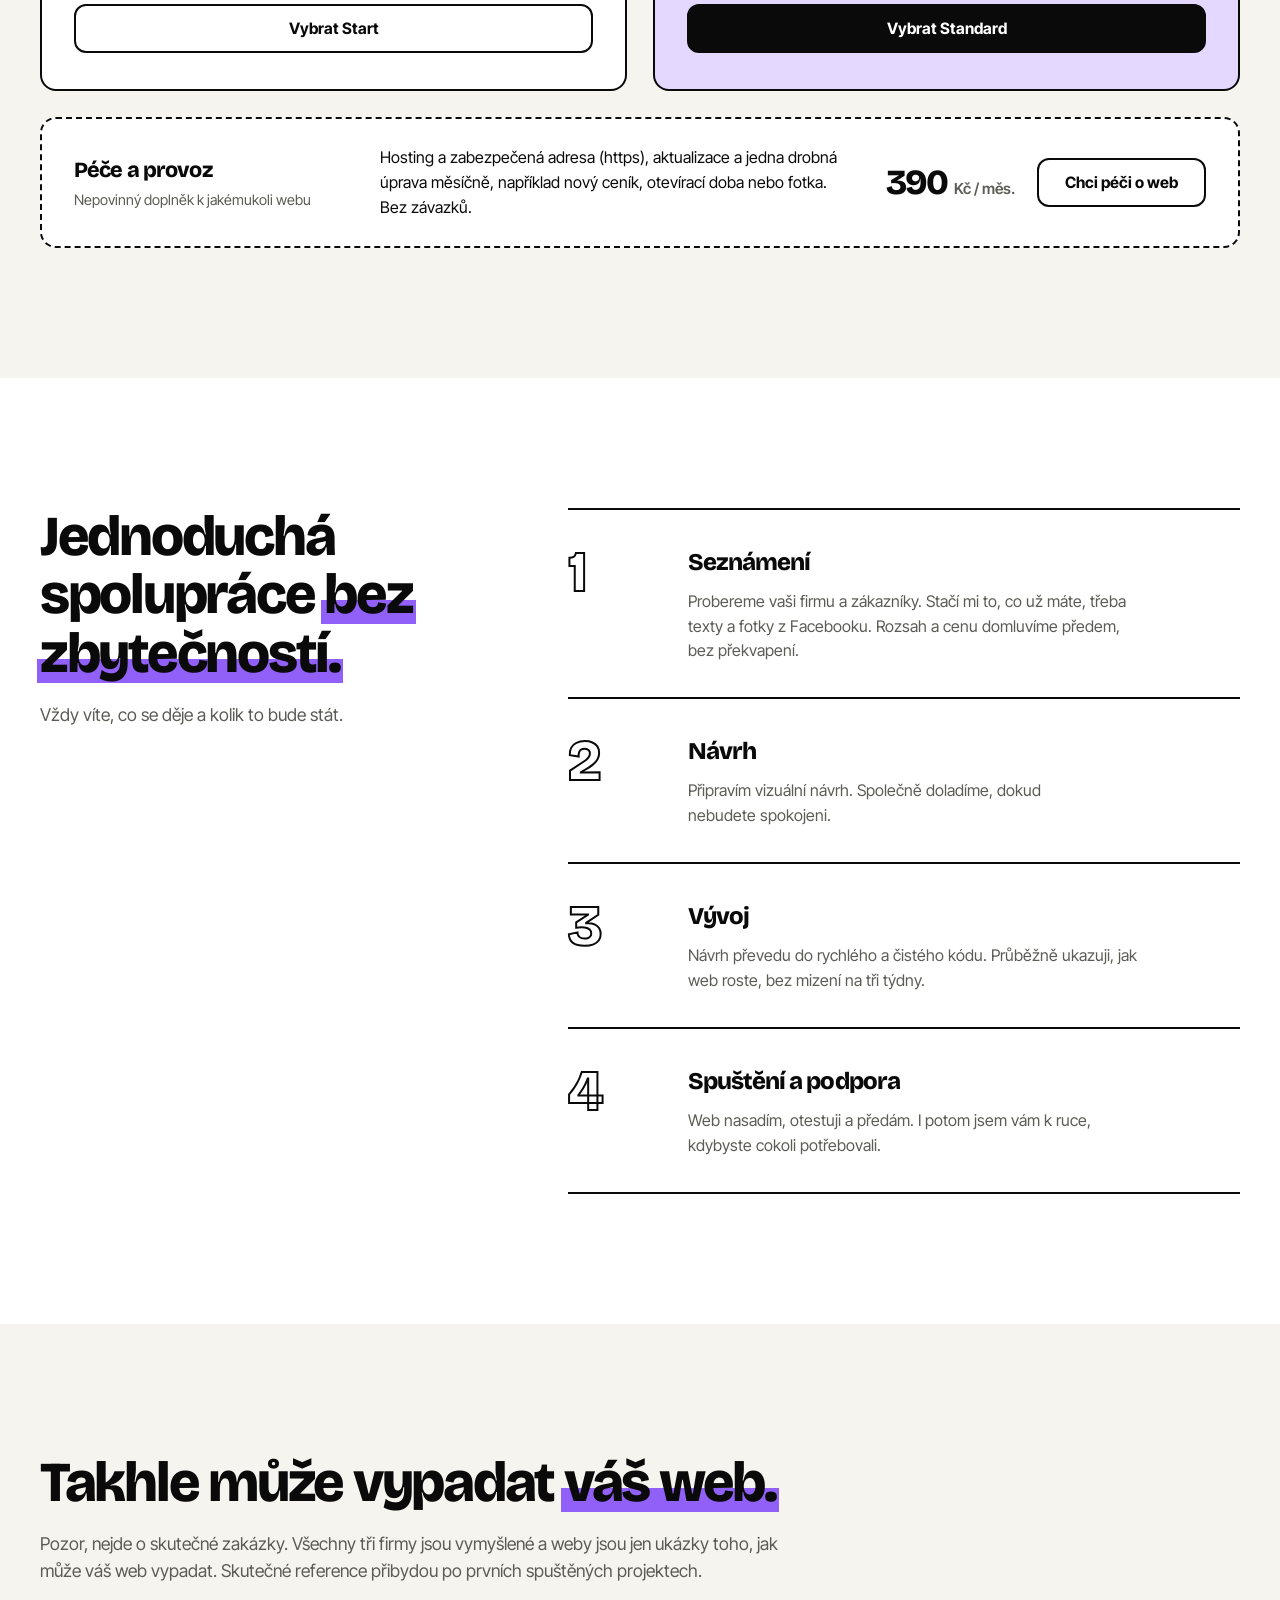
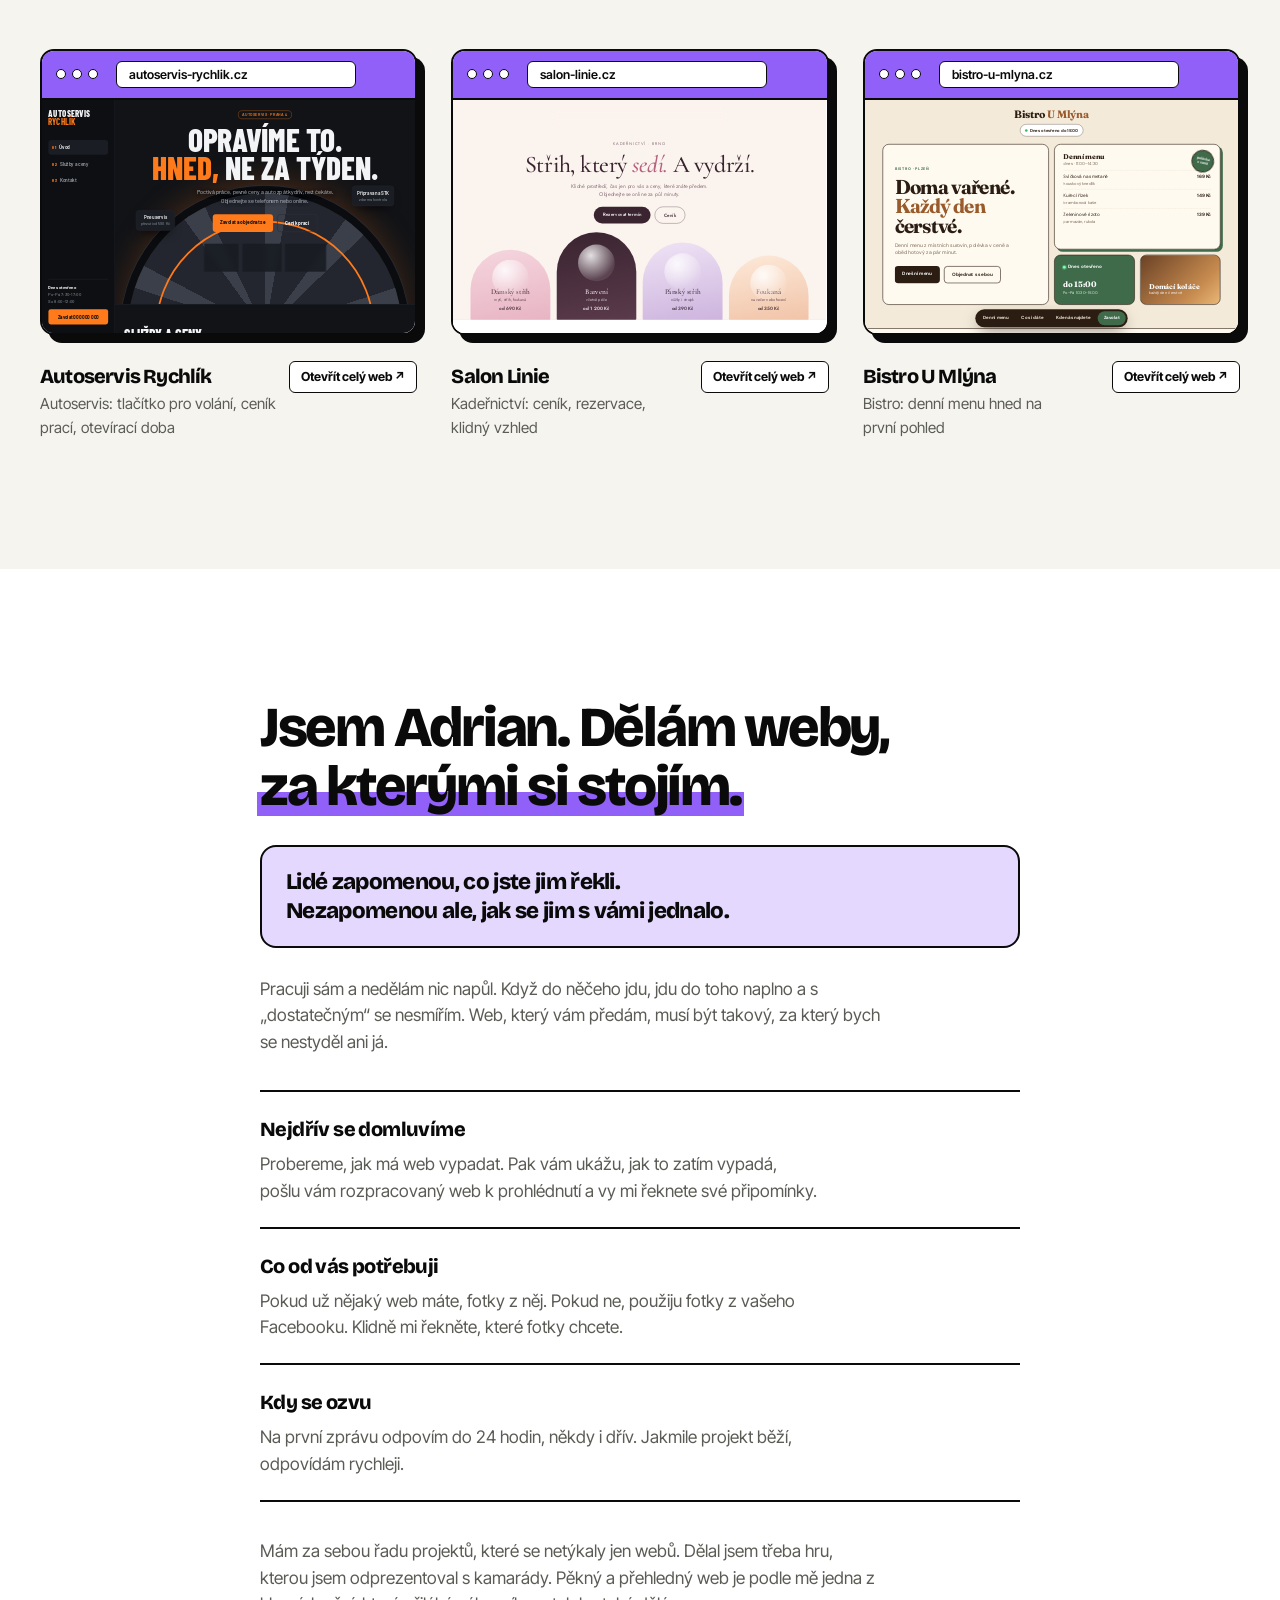
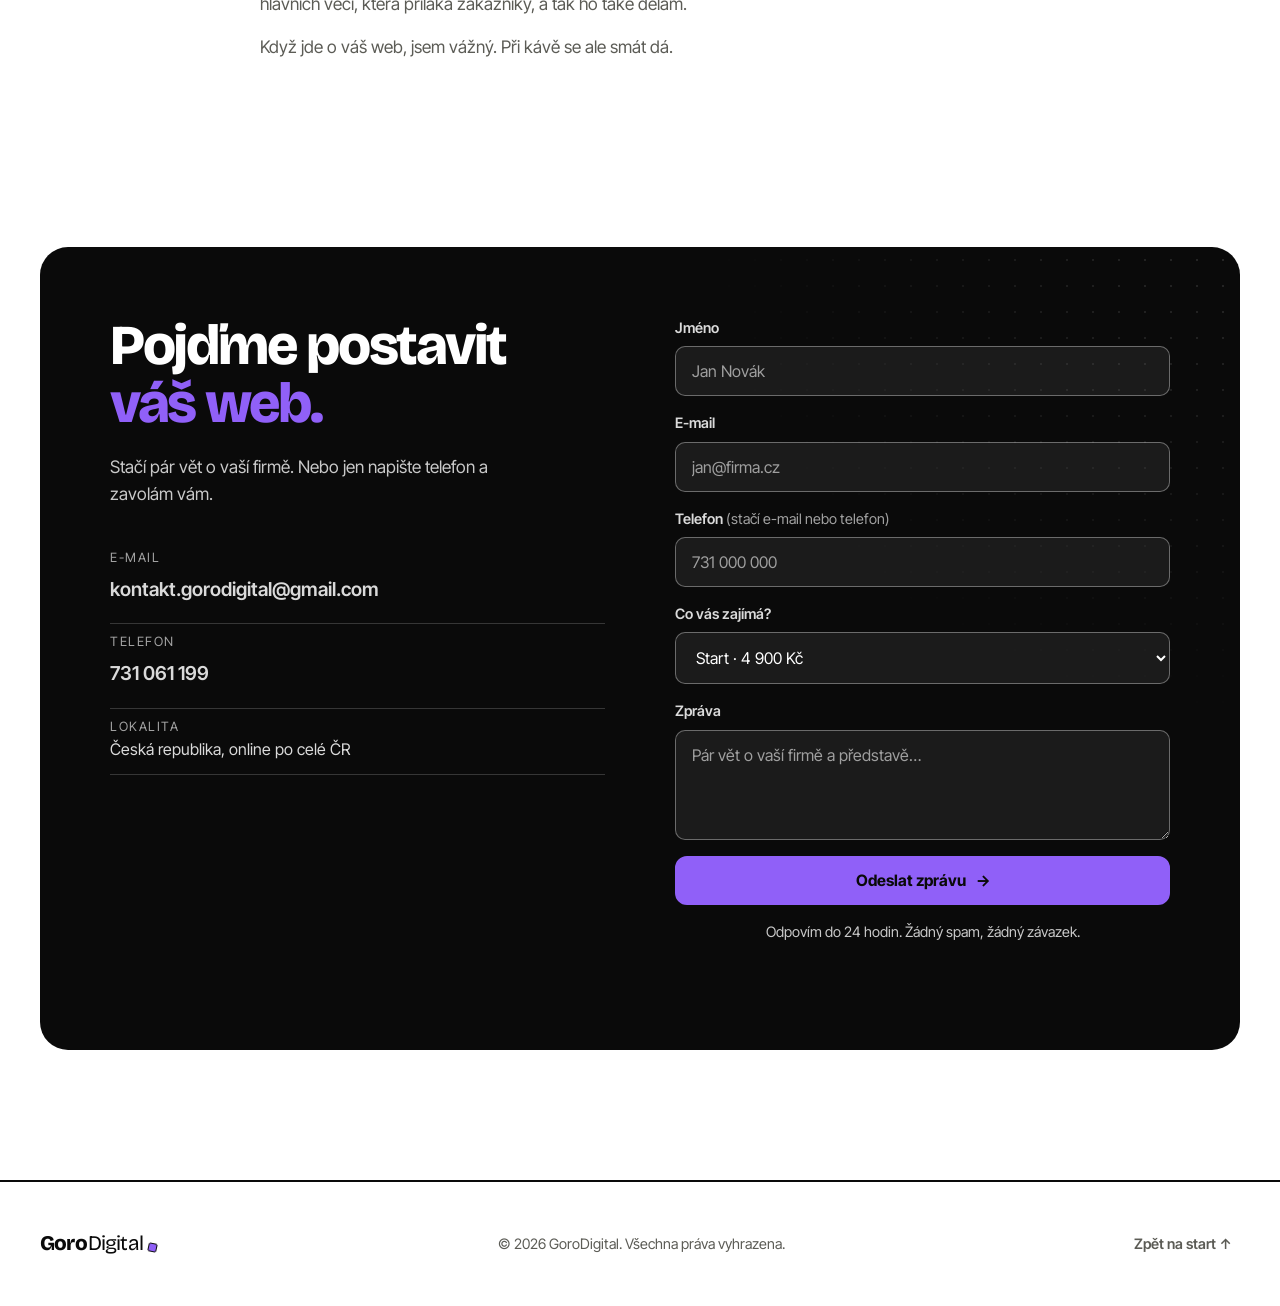
==== commit 8d8f505b: "Clear confirmation after sending, shorter package labels, tighter Práce intro - Form is replaced by " ====
--- a/index.html
+++ b/index.html
@@ -166,7 +166,7 @@
     <div class="wrap">
       <div class="head reveal">
         <h2>Takhle může vypadat <em>váš web.</em></h2>
-        <p class="sub">Pozor, nejde o skutečné zakázky. Všechny tři firmy jsou vymyšlené a weby jsem vytvořil jen jako ukázky toho, jak může váš web vypadat. Kliknutím si otevřete celý web, ne jen náhled. Skutečné reference tu přibudou po prvních spuštěných projektech.</p>
+        <p class="sub">Pozor, nejde o skutečné zakázky. Všechny tři firmy jsou vymyšlené a weby jsou jen ukázky toho, jak může váš web vypadat. Skutečné reference přibydou po prvních spuštěných projektech.</p>
       </div>
       <div class="work">
         <a href="demo/autoservis/" target="_blank" rel="noopener" class="work__item reveal" aria-label="Otevřít ukázku: Autoservis Rychlík">
@@ -174,21 +174,21 @@
             <div class="browser__bar"><i></i><i></i><i></i><span>autoservis-rychlik.cz</span></div>
             <div class="thumb"><iframe src="demo/autoservis/" title="" loading="lazy" scrolling="no" tabindex="-1" aria-hidden="true"></iframe></div>
           </div>
-          <div class="work__meta"><div><h3>Autoservis Rychlík</h3><p>Autoservis: tlačítko pro volání, ceník prací, otevírací doba</p></div><span class="tag">Ukázka ↗</span></div>
+          <div class="work__meta"><div><h3>Autoservis Rychlík</h3><p>Autoservis: tlačítko pro volání, ceník prací, otevírací doba</p></div><span class="tag">Otevřít celý web ↗</span></div>
         </a>
         <a href="demo/salon/" target="_blank" rel="noopener" class="work__item reveal" aria-label="Otevřít ukázku: Salon Linie">
           <div class="browser">
             <div class="browser__bar"><i></i><i></i><i></i><span>salon-linie.cz</span></div>
             <div class="thumb"><iframe src="demo/salon/" title="" loading="lazy" scrolling="no" tabindex="-1" aria-hidden="true"></iframe></div>
           </div>
-          <div class="work__meta"><div><h3>Salon Linie</h3><p>Kadeřnictví: ceník, rezervace, klidný vzhled</p></div><span class="tag">Ukázka ↗</span></div>
+          <div class="work__meta"><div><h3>Salon Linie</h3><p>Kadeřnictví: ceník, rezervace, klidný vzhled</p></div><span class="tag">Otevřít celý web ↗</span></div>
         </a>
         <a href="demo/bistro/" target="_blank" rel="noopener" class="work__item reveal" aria-label="Otevřít ukázku: Bistro U Mlýna">
           <div class="browser">
             <div class="browser__bar"><i></i><i></i><i></i><span>bistro-u-mlyna.cz</span></div>
             <div class="thumb"><iframe src="demo/bistro/" title="" loading="lazy" scrolling="no" tabindex="-1" aria-hidden="true"></iframe></div>
           </div>
-          <div class="work__meta"><div><h3>Bistro U Mlýna</h3><p>Bistro: denní menu hned na první pohled</p></div><span class="tag">Ukázka ↗</span></div>
+          <div class="work__meta"><div><h3>Bistro U Mlýna</h3><p>Bistro: denní menu hned na první pohled</p></div><span class="tag">Otevřít celý web ↗</span></div>
         </a>
       </div>
     </div>
@@ -254,10 +254,10 @@
           <div class="field">
             <label for="f-type">Co vás zajímá?</label>
             <select id="f-type" name="type">
-              <option value="start">Start: web na jednu stránku (4 900 Kč)</option>
-              <option value="standard">Standard: web o 3–5 stránkách (8 900 Kč)</option>
-              <option value="care">Péče a provoz (390 Kč měsíčně)</option>
-              <option value="other">Něco jiného nebo zatím nevím</option>
+              <option value="start">Start · 4 900 Kč</option>
+              <option value="standard">Standard · 8 900 Kč</option>
+              <option value="care">Péče a provoz · 390 Kč/měs.</option>
+              <option value="other">Zatím nevím</option>
             </select>
           </div>
           <div class="field">
@@ -269,6 +269,13 @@
           <p class="reassure">Odpovím do 24 hodin. Žádný spam, žádný závazek.</p>
           <p class="form__note" id="formNote" role="status" aria-live="polite"></p>
         </form>
+        <div class="sent" id="sent" hidden tabindex="-1" role="status">
+          <span class="sent__icon" aria-hidden="true"><svg viewBox="0 0 24 24"><path d="m5 12.5 4.5 4.5L19 7.5"/></svg></span>
+          <h3>Zpráva je odeslána</h3>
+          <p id="sentWho"></p>
+          <p>Nemůžete čekat? <a href="tel:+420731061199">Zavolejte 731 061 199</a>.</p>
+          <button type="button" class="btn btn--outline-light" id="again">Poslat další zprávu</button>
+        </div>
       </div>
     </div>
   </section>
--- a/styles.css
+++ b/styles.css
@@ -163,6 +163,17 @@
 .err{color:var(--err);font-size:.9rem;font-weight:600}
 .err:empty{display:none}
 .hp{position:absolute;left:-9999px;width:1px;height:1px;overflow:hidden}
+[hidden]{display:none!important}
+.sent{display:grid;gap:14px;align-content:start;justify-items:start}
+.sent:focus{outline:none}
+.sent__icon{display:grid;place-items:center;width:64px;height:64px;border-radius:50%;background:var(--hl);margin-bottom:6px}
+.sent__icon svg{width:30px;height:30px;fill:none;stroke:var(--ink);stroke-width:3;stroke-linecap:round;stroke-linejoin:round}
+.sent h3{font-family:var(--display);font-size:2rem;line-height:1.1;letter-spacing:-.04em;font-weight:800}
+.sent p{color:rgba(255,255,255,.85);font-size:1.08rem;max-width:44ch}
+.sent a{font-weight:600;text-decoration:underline;text-underline-offset:3px}
+.sent a:hover{color:var(--hl)}
+.btn--outline-light{background:transparent;color:#fff;border-color:rgba(255,255,255,.6);margin-top:8px}
+.btn--outline-light:hover{background:var(--hl);color:var(--ink);border-color:var(--hl)}
 .reassure{font-size:.9rem;color:rgba(255,255,255,.78);text-align:center}
 .form__note{font-size:.95rem;min-height:1.4em;color:var(--hl);text-align:center}
 .form__note.is-error{color:var(--err)}
@@ -220,6 +231,8 @@
   .n{font-size:2.6rem}
   .browser{box-shadow:6px 6px 0 var(--ink)}
   .addon__buy{flex-wrap:wrap}
+  .contact .wrap{width:calc(100% - 24px)}
+  .contact__box{padding:32px 20px;border-radius:22px}
 }
 @media(prefers-reduced-motion:reduce){
   *{animation:none!important;transition:none!important}
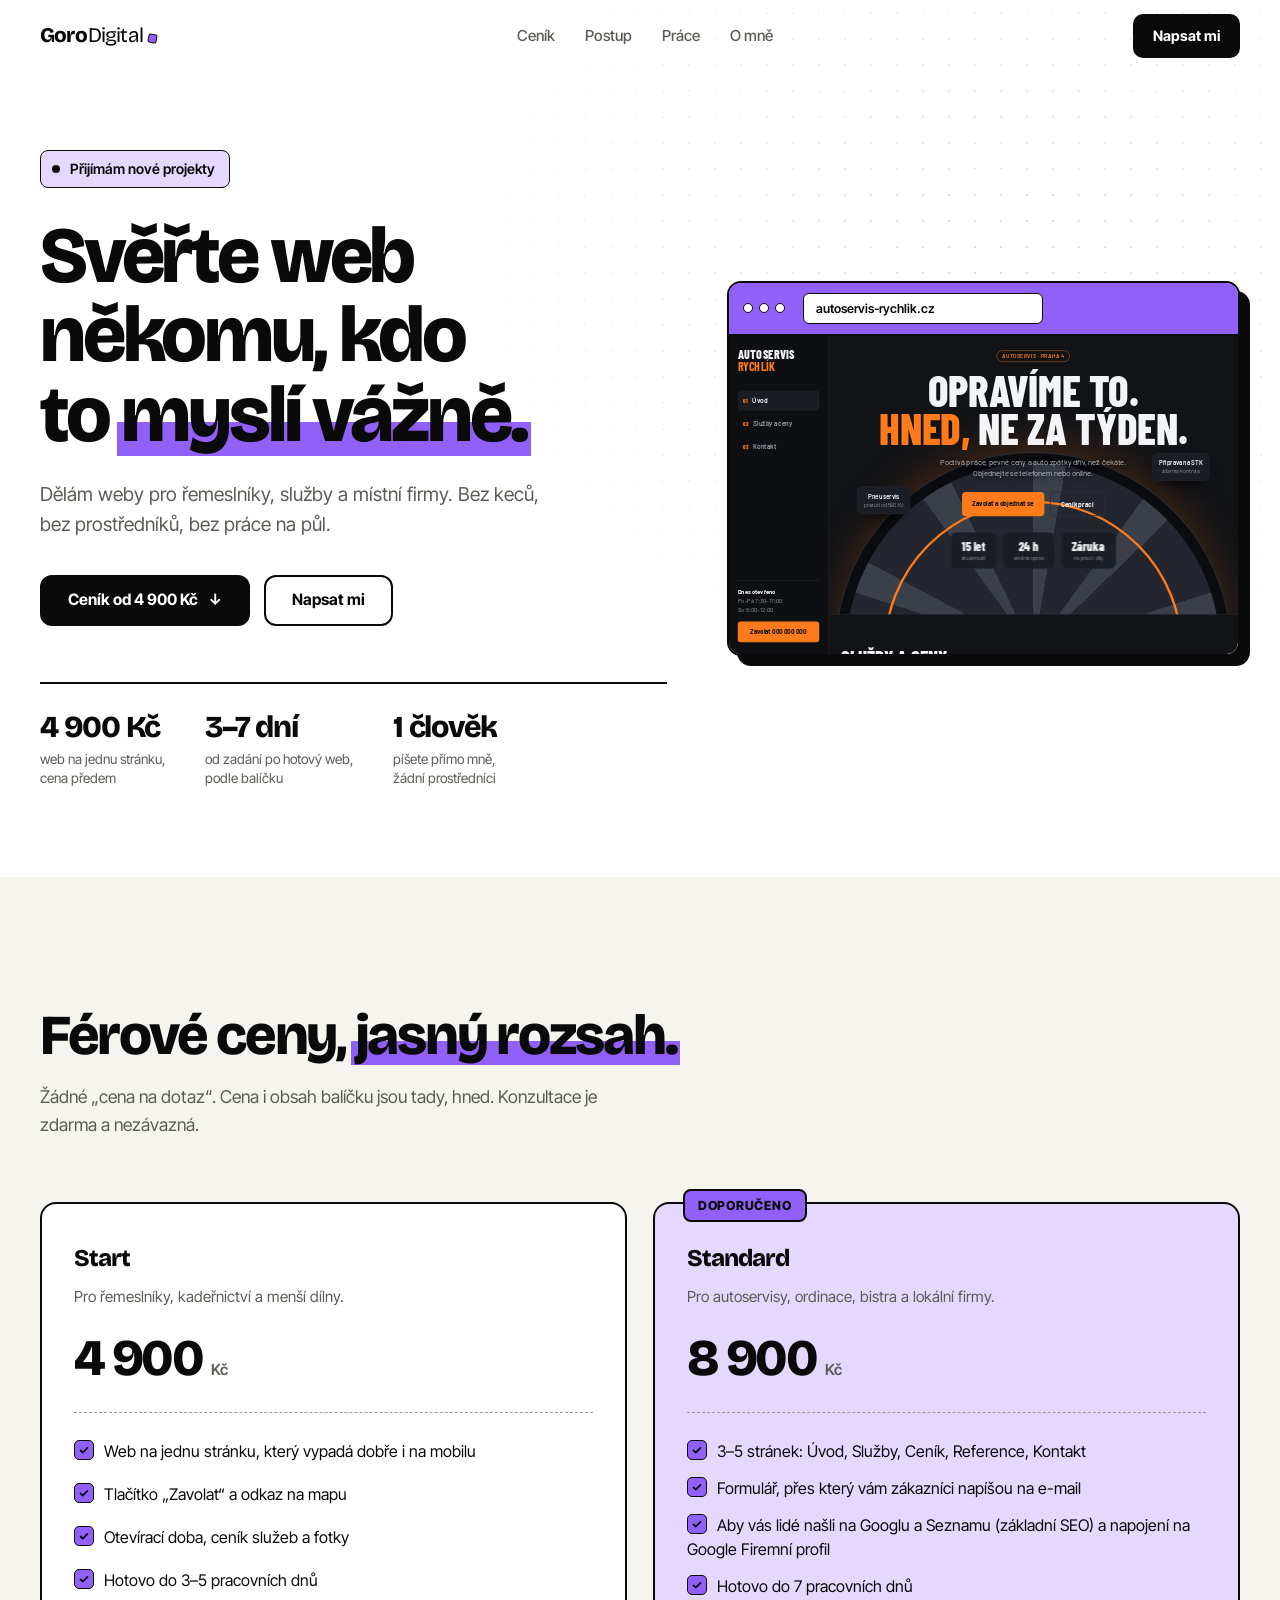
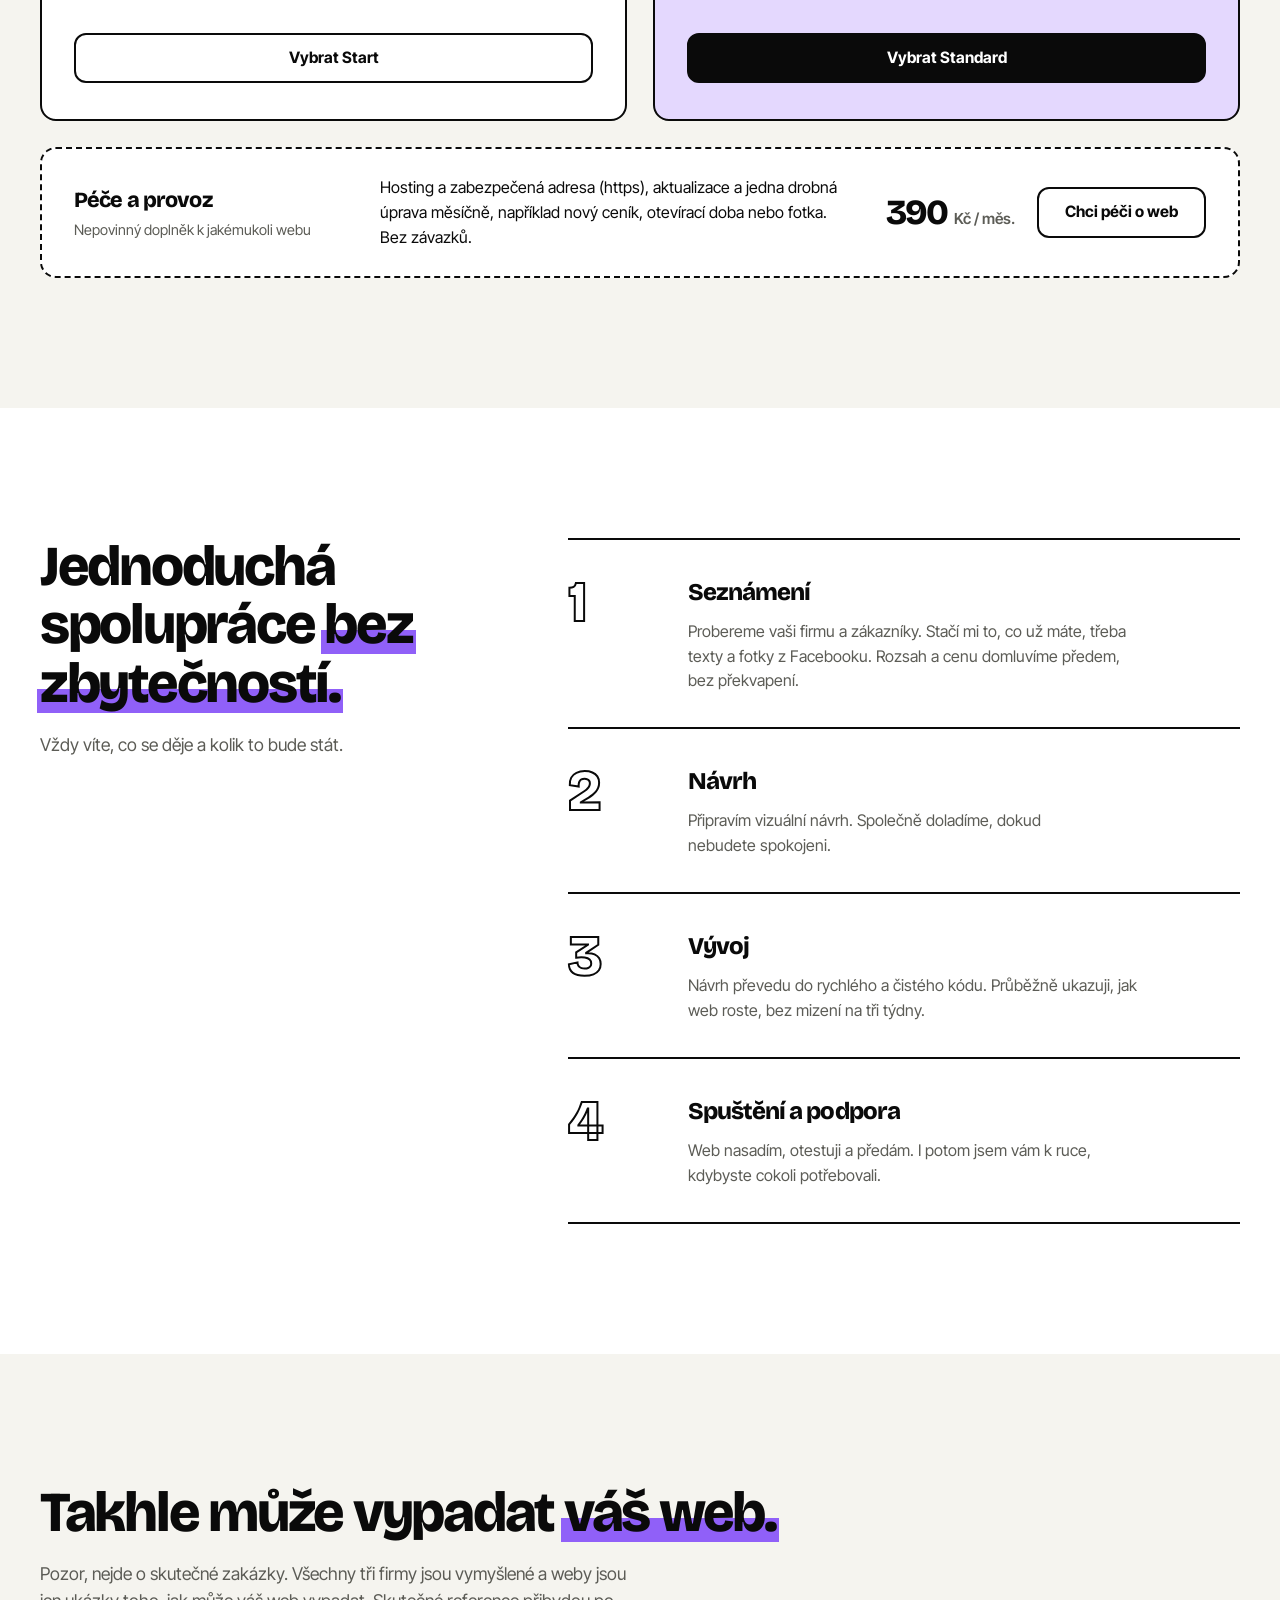
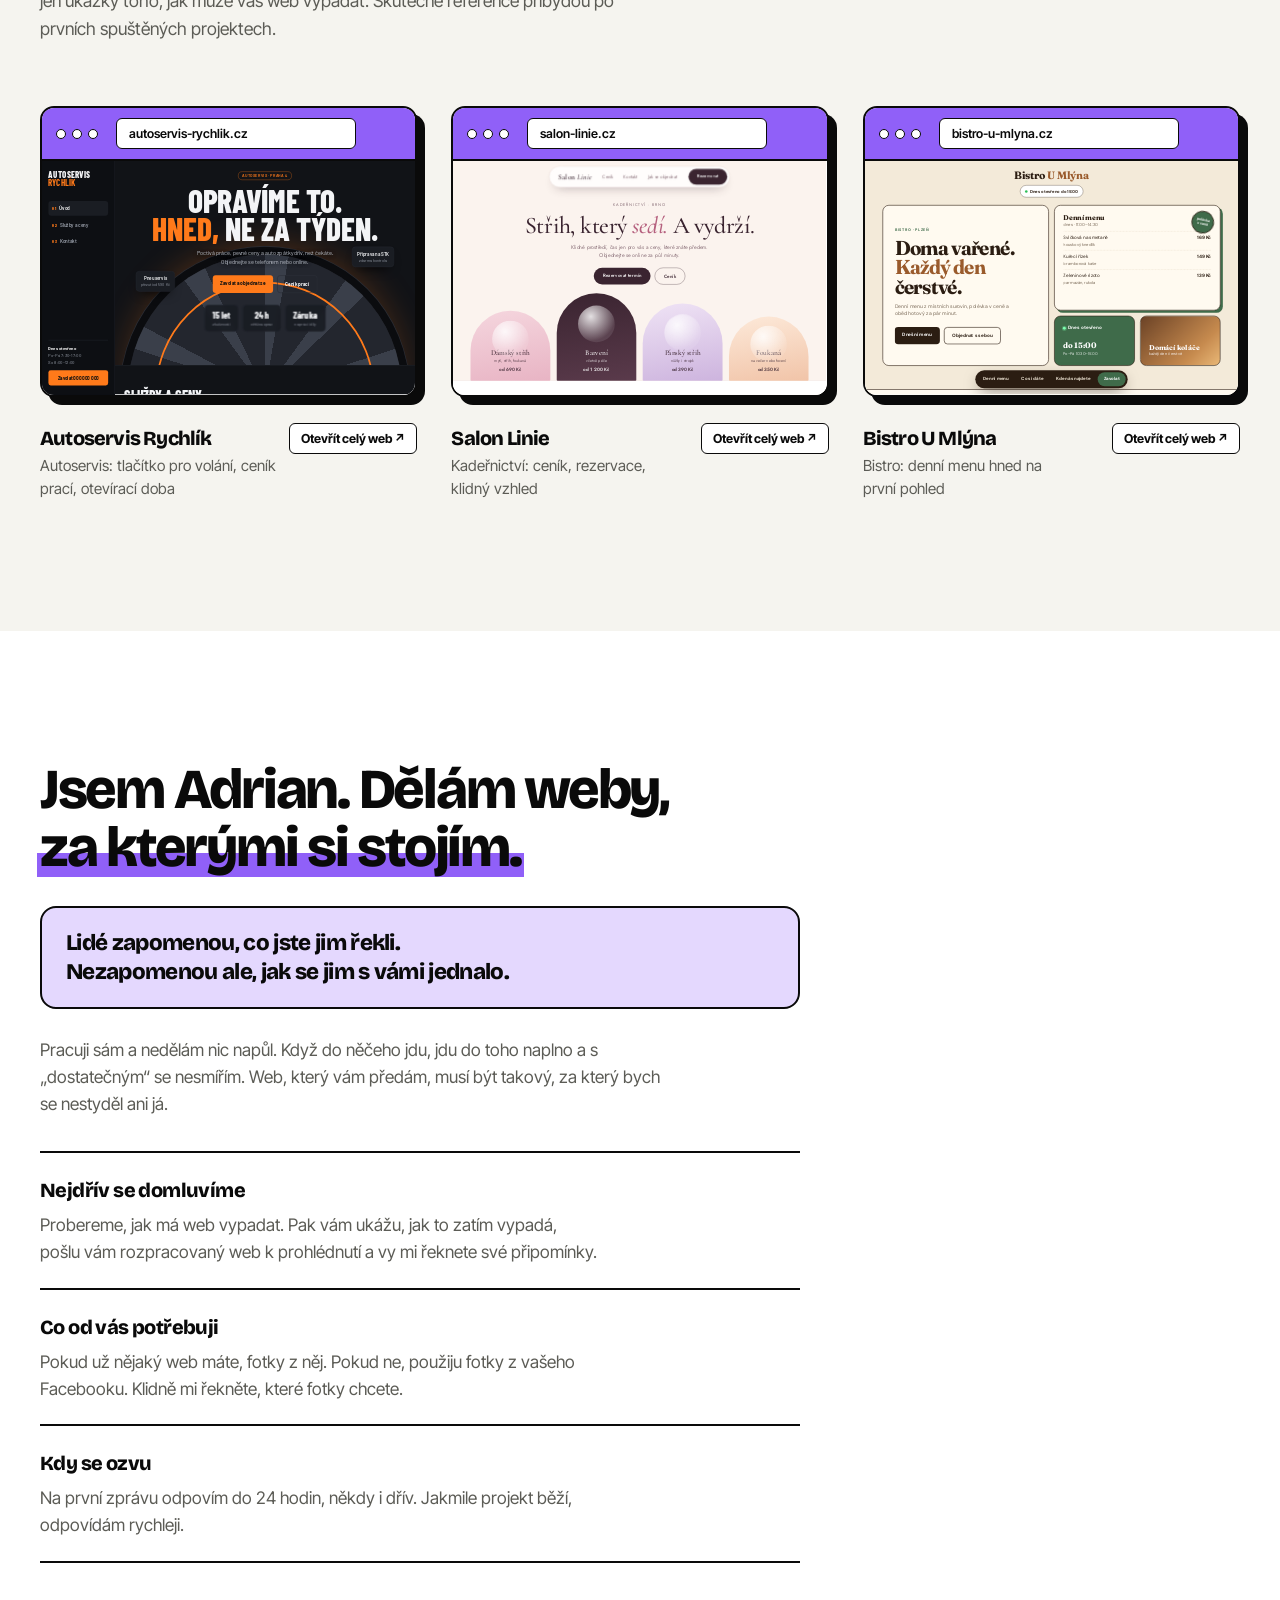
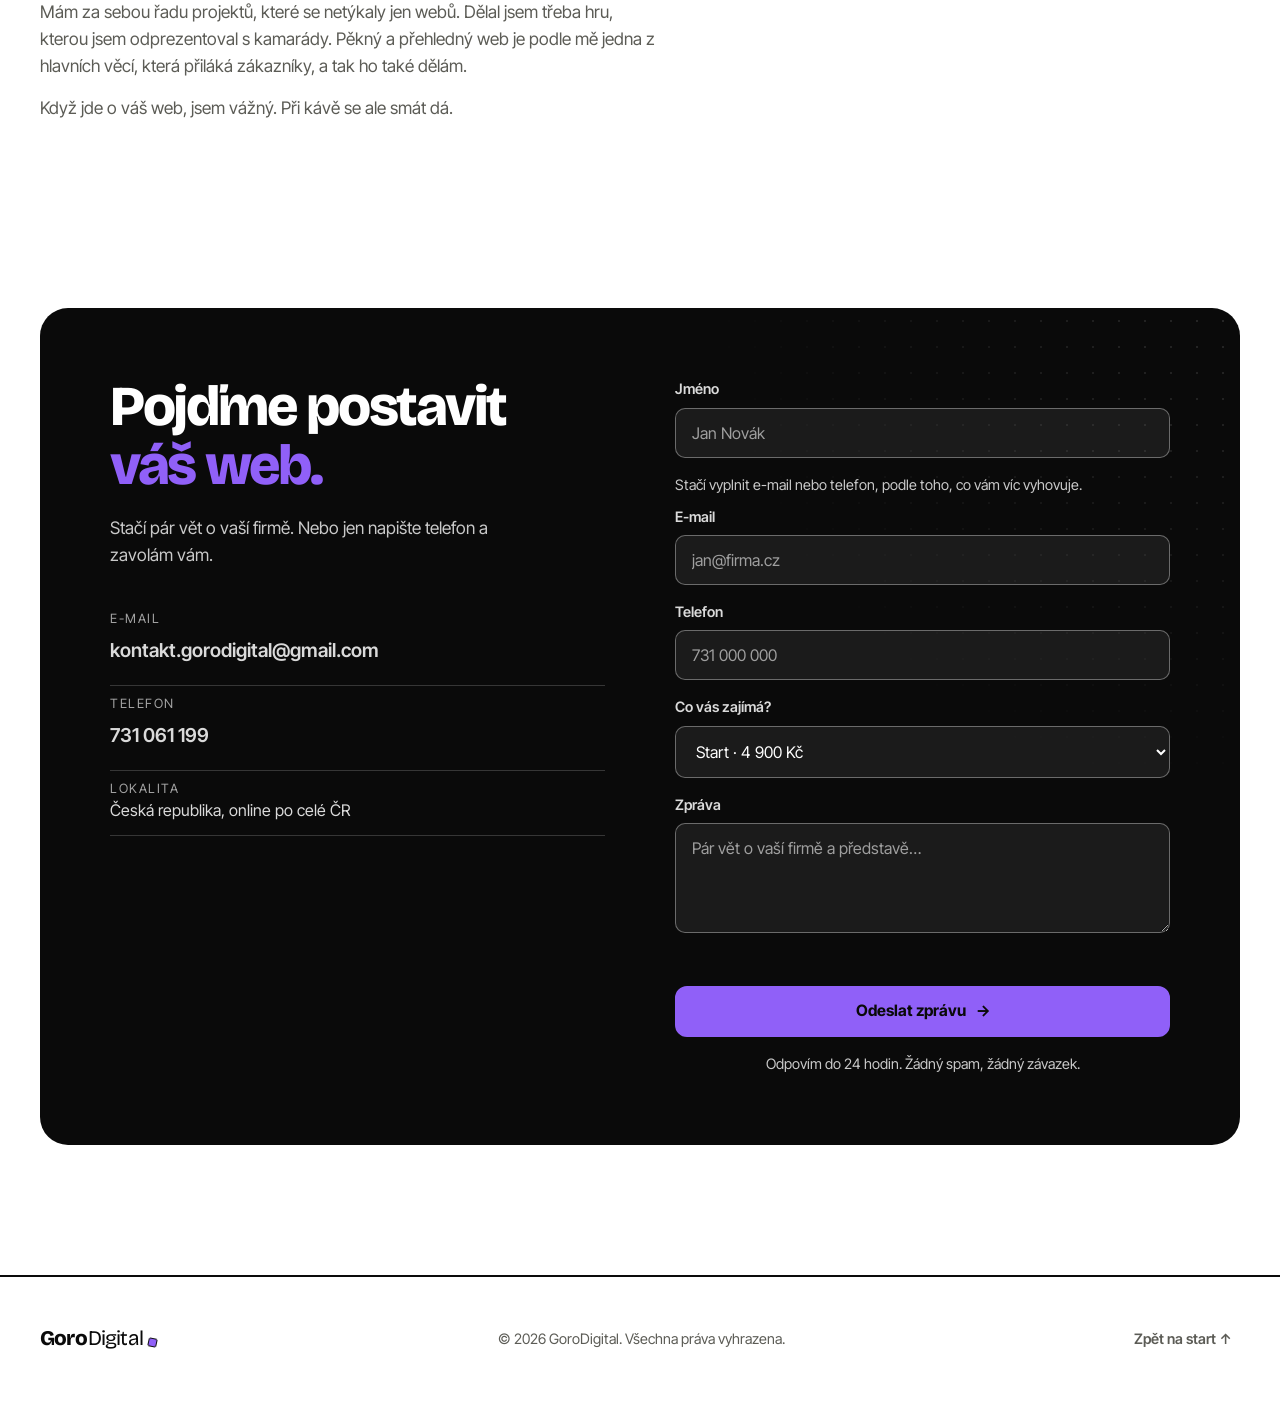
==== commit d3a92d57: "Quick wins from the third critique - About aligned to the same left edge as the other sections - Opa" ====
--- a/index.html
+++ b/index.html
@@ -241,13 +241,14 @@
             <input id="f-name" name="name" type="text" autocomplete="name" placeholder="Jan Novák" aria-describedby="e-name">
             <p class="err" id="e-name"></p>
           </div>
+          <p class="hint">Stačí vyplnit e-mail nebo telefon, podle toho, co vám víc vyhovuje.</p>
           <div class="field">
             <label for="f-email">E-mail</label>
             <input id="f-email" name="email" type="email" inputmode="email" autocomplete="email" autocapitalize="off" placeholder="jan@firma.cz" aria-describedby="e-email">
             <p class="err" id="e-email"></p>
           </div>
           <div class="field">
-            <label for="f-phone">Telefon <span class="opt">(stačí e-mail nebo telefon)</span></label>
+            <label for="f-phone">Telefon</label>
             <input id="f-phone" name="phone" type="tel" inputmode="tel" autocomplete="tel" placeholder="731 000 000" aria-describedby="e-phone">
             <p class="err" id="e-phone"></p>
           </div>
@@ -265,9 +266,9 @@
             <textarea id="f-msg" name="msg" rows="4" placeholder="Pár vět o vaší firmě a představě…" aria-describedby="e-msg"></textarea>
             <p class="err" id="e-msg"></p>
           </div>
+          <p class="form__note" id="formNote" role="status" aria-live="polite"></p>
           <button class="btn btn--light btn--full" type="submit">Odeslat zprávu <span class="arr" aria-hidden="true">→</span></button>
           <p class="reassure">Odpovím do 24 hodin. Žádný spam, žádný závazek.</p>
-          <p class="form__note" id="formNote" role="status" aria-live="polite"></p>
         </form>
         <div class="sent" id="sent" hidden tabindex="-1" role="status">
           <span class="sent__icon" aria-hidden="true"><svg viewBox="0 0 24 24"><path d="m5 12.5 4.5 4.5L19 7.5"/></svg></span>
--- a/styles.css
+++ b/styles.css
@@ -30,7 +30,7 @@
 
 /* NAV */
 .nav{position:fixed;inset:0 0 auto 0;z-index:50;display:flex;align-items:center;justify-content:space-between;gap:24px;padding:14px max(24px,calc((100% - 1200px)/2));transition:background .3s,box-shadow .3s}
-.nav.is-scrolled{background:rgba(255,255,255,.92);box-shadow:0 1px 0 var(--line)}
+.nav.is-scrolled{background:#fff;box-shadow:0 1px 0 var(--line)}
 .logo{font-family:var(--display);font-weight:800;font-size:1.3rem;letter-spacing:-.04em;display:inline-flex;align-items:center}
 .logo span{font-weight:400;margin-left:1px}
 .logo i{width:9px;height:9px;border-radius:2px;background:var(--hl);border:1.5px solid var(--ink);margin-left:5px;transform:translateY(3px) rotate(12deg)}
@@ -46,7 +46,7 @@
 .burger[aria-expanded=true] span:last-child{top:21px;transform:rotate(-45deg)}
 
 /* BUTTONS */
-.btn{display:inline-flex;align-items:center;justify-content:center;gap:10px;min-height:48px;padding:13px 26px;border-radius:12px;font:700 .98rem var(--sans);border:2px solid var(--ink);cursor:pointer;transition:transform .2s var(--ease),box-shadow .2s var(--ease),background .2s,color .2s}
+.btn{display:inline-flex;align-items:center;justify-content:center;gap:10px;min-height:48px;padding:13px 26px;border-radius:12px;font:700 .98rem/1.3 var(--sans);border:2px solid var(--ink);cursor:pointer;transition:transform .2s var(--ease),box-shadow .2s var(--ease),background .2s,color .2s}
 .btn--sm{min-height:44px;padding:9px 18px;font-size:.9rem;border-radius:10px}
 .btn--full{width:100%}
 .btn--dark{background:var(--ink);color:#fff}
@@ -79,7 +79,7 @@
 .hero__visual:hover .browser,.work__item:hover .browser{transform:translate(-5px,-5px);box-shadow:13px 13px 0 var(--ink)}
 .browser__bar{display:flex;align-items:center;gap:6px;padding:10px 14px;background:var(--hl);border-bottom:2px solid var(--ink)}
 .browser__bar i{width:10px;height:10px;border-radius:50%;background:#fff;border:1.5px solid var(--ink)}
-.browser__bar span{margin-left:12px;flex:1;max-width:240px;font-size:.78rem;font-weight:600;color:var(--ink);background:#fff;border-radius:6px;padding:3px 12px;border:1.5px solid var(--ink)}
+.browser__bar span{margin-left:12px;flex:1;max-width:240px;font-size:.78rem;font-weight:600;color:var(--ink);background:#fff;border-radius:6px;padding:5px 12px;border:1.5px solid var(--ink)}
 .thumb{position:relative;aspect-ratio:16/10;overflow:hidden;background:#fff}
 .thumb iframe{position:absolute;left:0;top:0;width:1280px;height:800px;border:0;transform-origin:0 0;transform:scale(.3);pointer-events:none}
 
@@ -88,7 +88,7 @@
 .section--tint{background:var(--tint)}
 .head{max-width:760px;margin-bottom:64px}
 h2{font-family:var(--display);font-size:clamp(2.1rem,4.4vw,3.6rem);line-height:1.04;letter-spacing:-.04em;font-weight:800}
-.sub{margin-top:18px;color:var(--muted);font-size:1.1rem}
+.sub{margin-top:18px;color:var(--muted);font-size:1.1rem;max-width:60ch}
 
 /* PLANS */
 .plans{display:grid;grid-template-columns:repeat(2,1fr);gap:26px;align-items:stretch}
@@ -128,7 +128,7 @@
 .steps p{color:var(--muted);max-width:460px}
 
 /* ABOUT */
-.about{max-width:760px}
+.about__text{max-width:760px}
 .about__text h2{margin-bottom:28px}
 .pull{margin:0 0 28px;padding:20px 24px;border:2px solid var(--ink);border-radius:var(--radius);background:var(--hl-soft);font-family:var(--display);font-size:1.4rem;line-height:1.32;letter-spacing:-.03em;font-weight:800}
 .about__text p{color:var(--muted);font-size:1.08rem;margin-bottom:16px;max-width:62ch}
@@ -160,6 +160,8 @@
 .form input::placeholder,.form textarea::placeholder{color:rgba(255,255,255,.58)}
 .form input:focus-visible,.form select:focus-visible,.form textarea:focus-visible{outline:3px solid var(--hl);outline-offset:2px;border-color:var(--hl);background:rgba(255,255,255,.1)}
 .form [aria-invalid=true]{border-color:var(--err);border-width:2px}
+.form [aria-invalid=true]:focus{outline:3px solid var(--hl);outline-offset:2px}
+.hint{font-size:.9rem;color:rgba(255,255,255,.78);margin-bottom:-6px}
 .err{color:var(--err);font-size:.9rem;font-weight:600}
 .err:empty{display:none}
 .hp{position:absolute;left:-9999px;width:1px;height:1px;overflow:hidden}
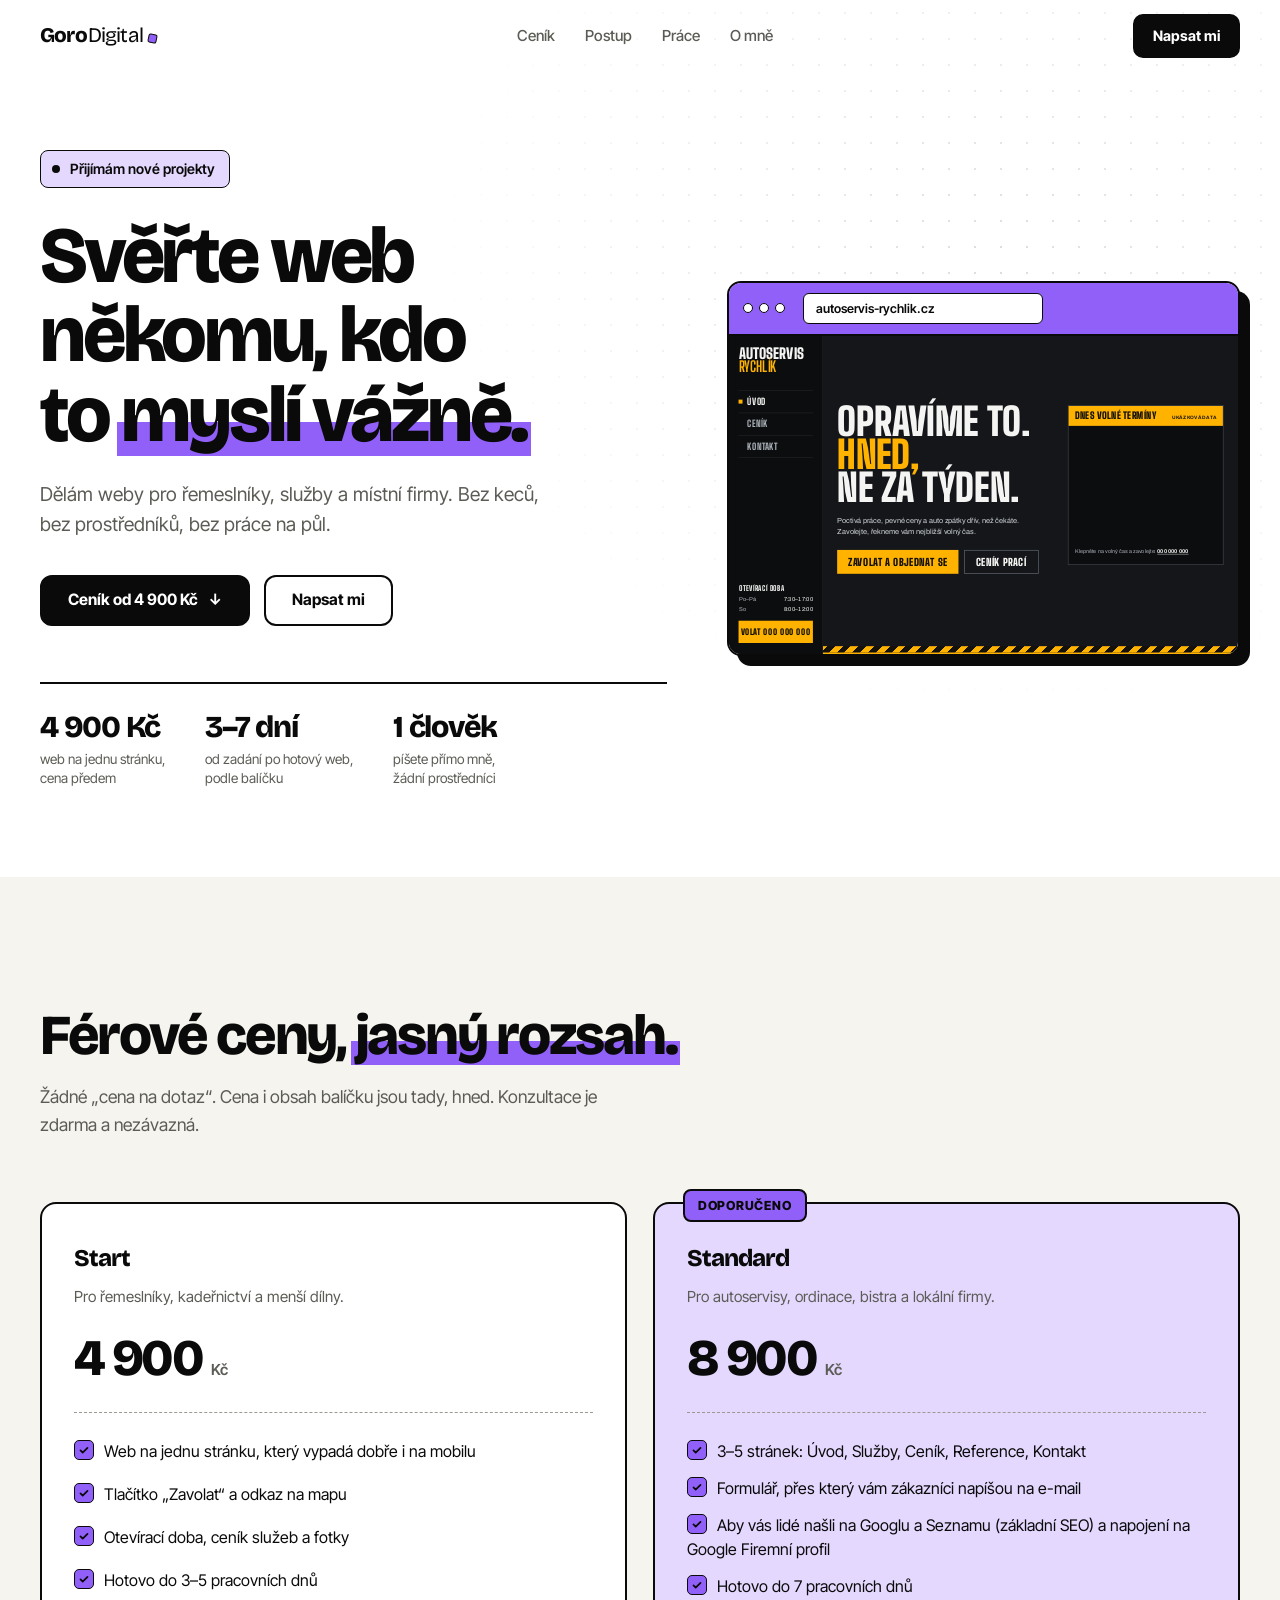
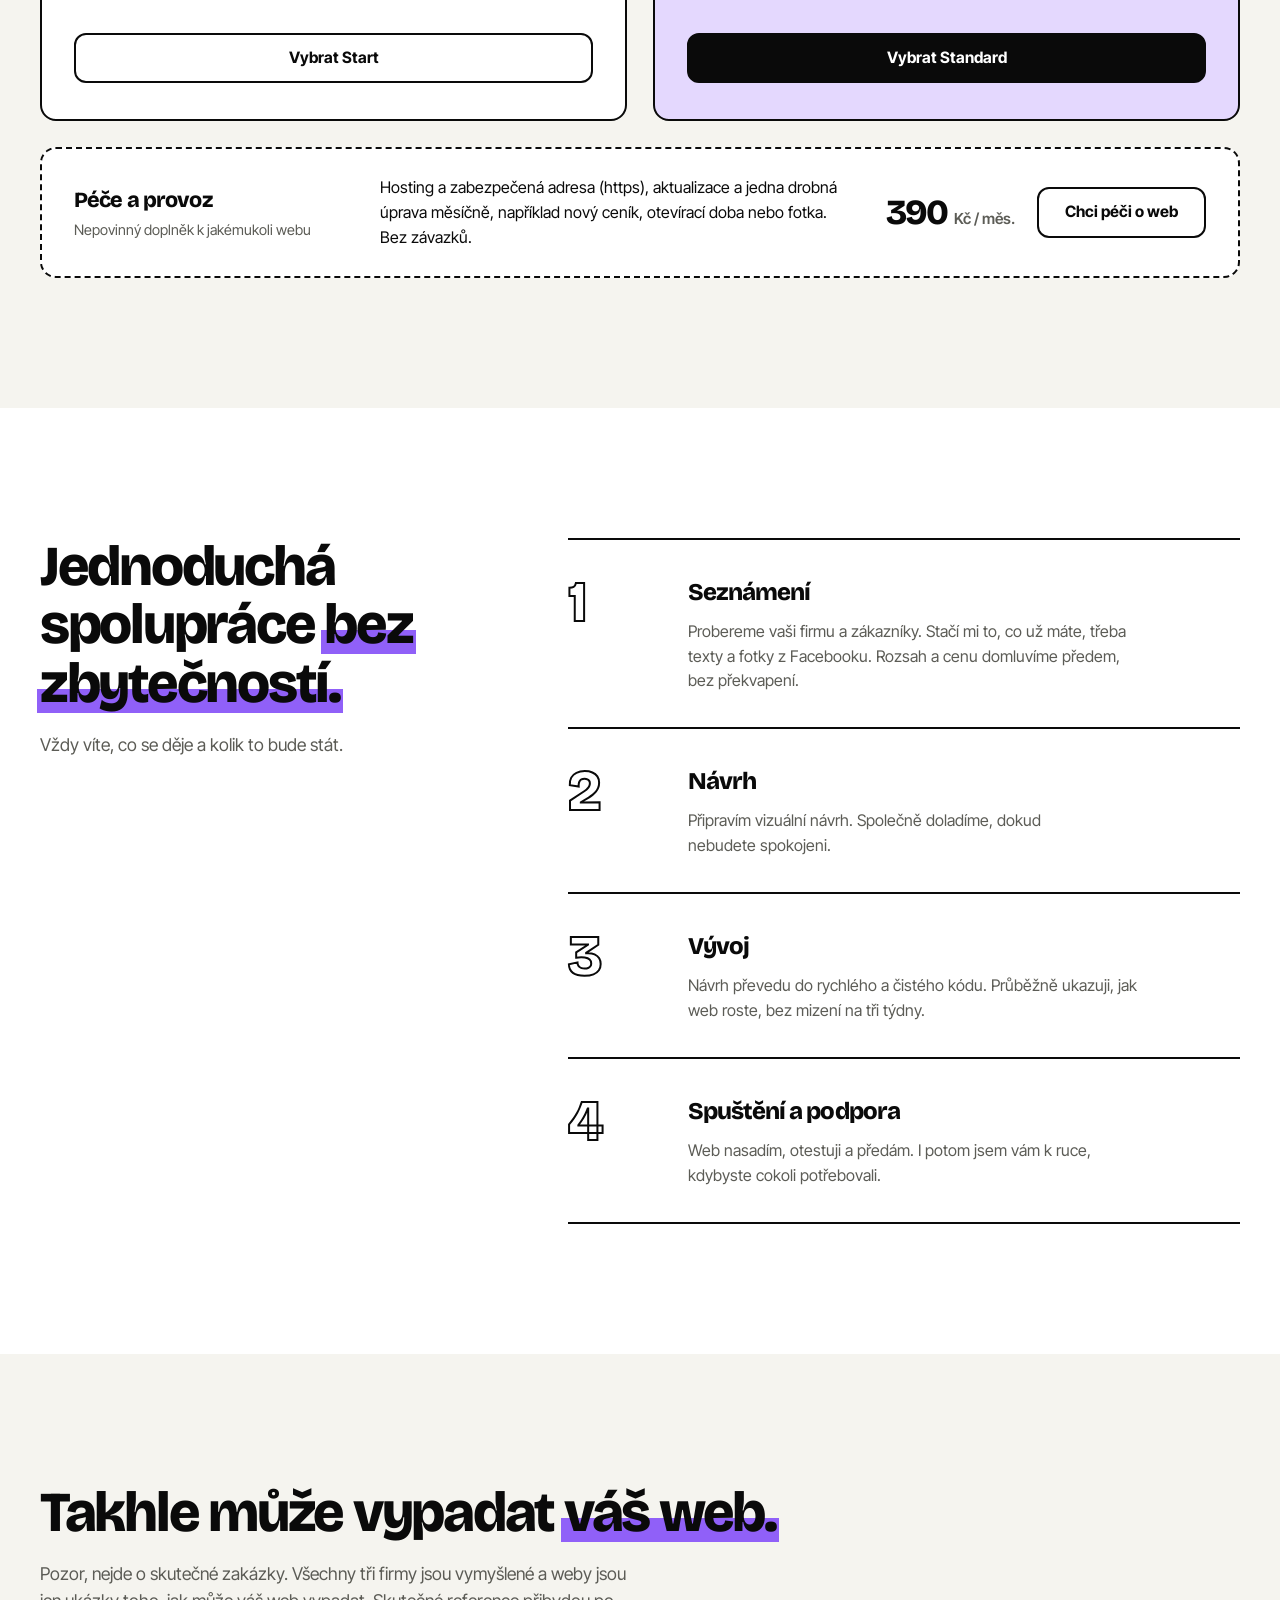
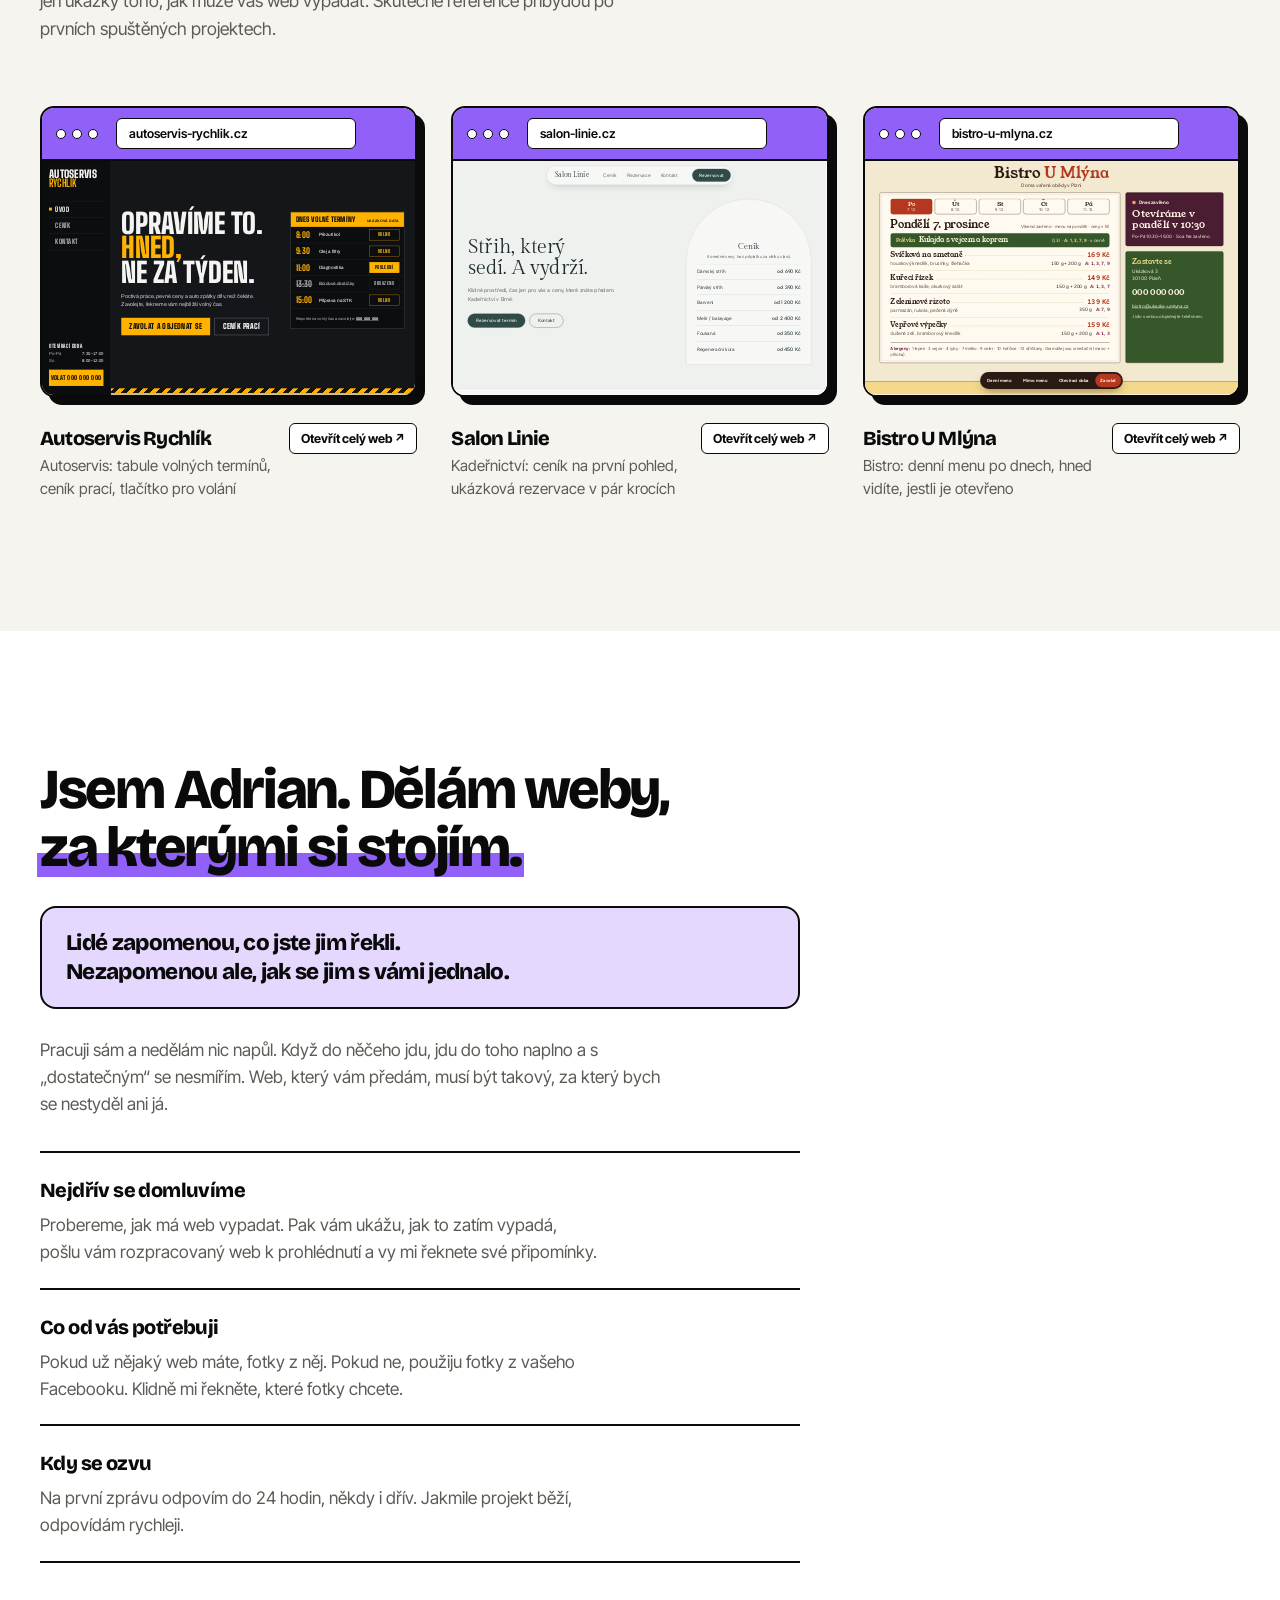
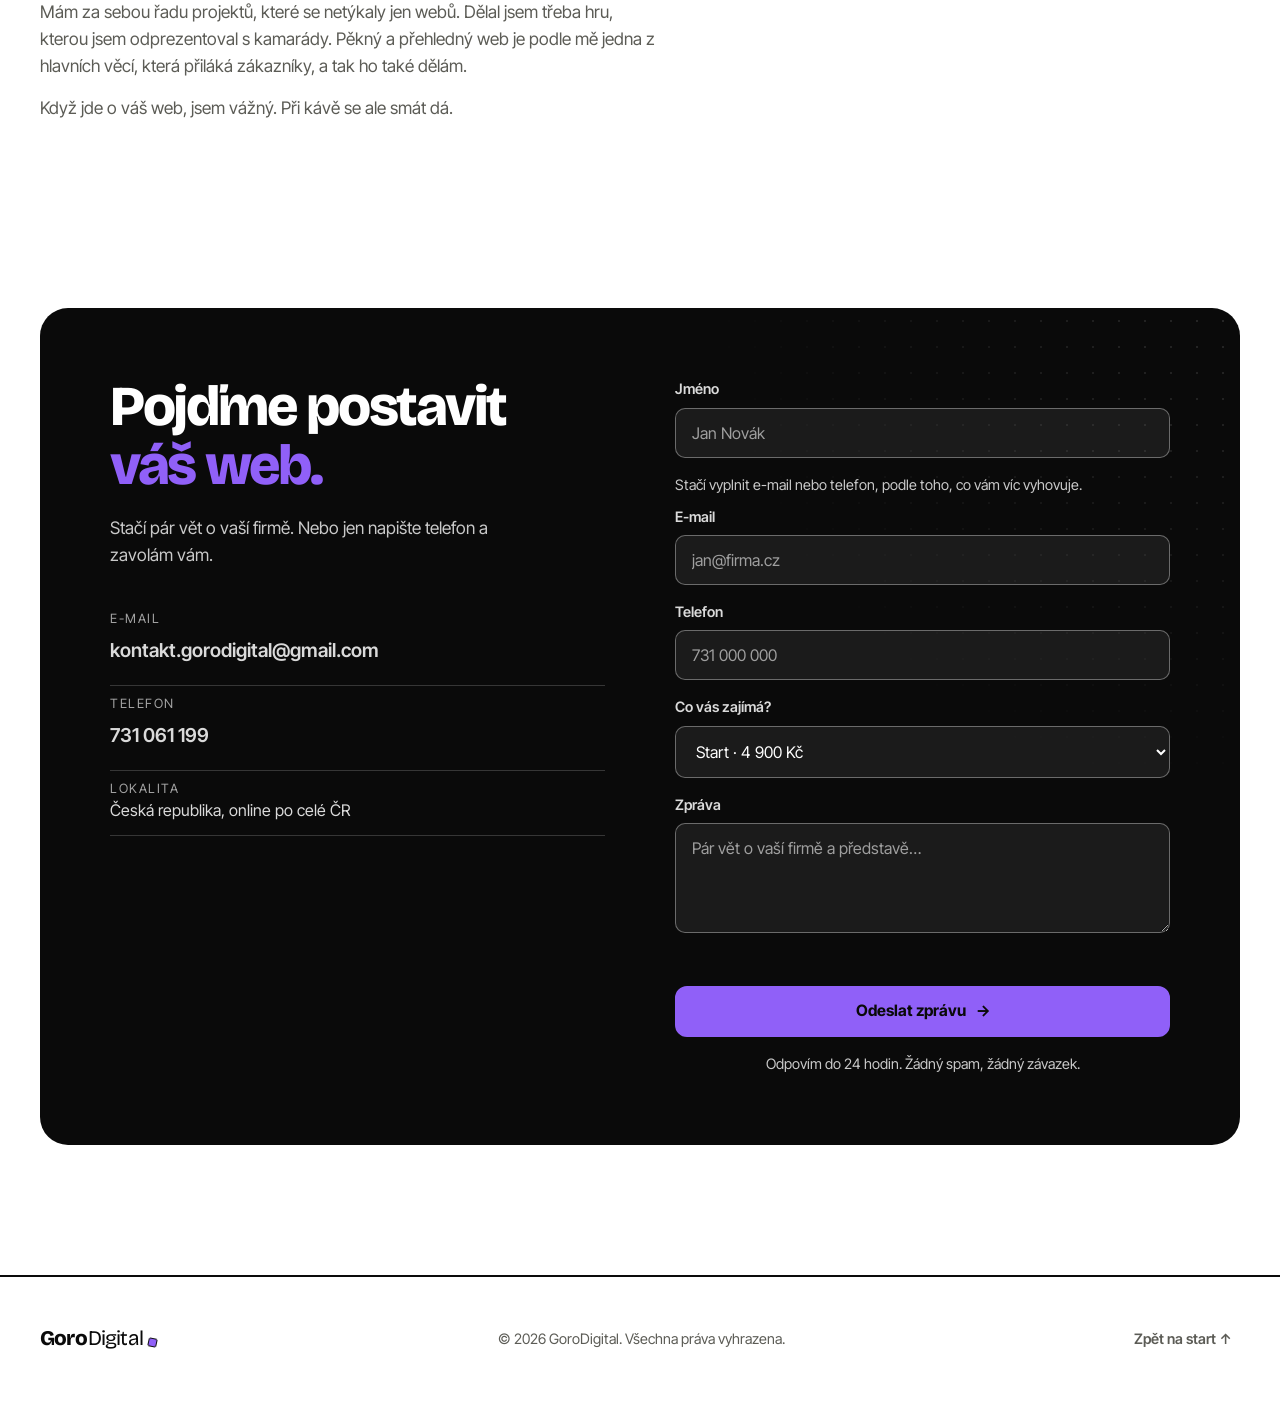
==== commit 21195fb4: "Redesign the three demos as three different design worlds - Autoservis: loud industrial pass (Big Sh" ====
--- a/index.html
+++ b/index.html
@@ -174,21 +174,21 @@
             <div class="browser__bar"><i></i><i></i><i></i><span>autoservis-rychlik.cz</span></div>
             <div class="thumb"><iframe src="demo/autoservis/" title="" loading="lazy" scrolling="no" tabindex="-1" aria-hidden="true"></iframe></div>
           </div>
-          <div class="work__meta"><div><h3>Autoservis Rychlík</h3><p>Autoservis: tlačítko pro volání, ceník prací, otevírací doba</p></div><span class="tag">Otevřít celý web ↗</span></div>
+          <div class="work__meta"><div><h3>Autoservis Rychlík</h3><p>Autoservis: tabule volných termínů, ceník prací, tlačítko pro volání</p></div><span class="tag">Otevřít celý web ↗</span></div>
         </a>
         <a href="demo/salon/" target="_blank" rel="noopener" class="work__item reveal" aria-label="Otevřít ukázku: Salon Linie">
           <div class="browser">
             <div class="browser__bar"><i></i><i></i><i></i><span>salon-linie.cz</span></div>
             <div class="thumb"><iframe src="demo/salon/" title="" loading="lazy" scrolling="no" tabindex="-1" aria-hidden="true"></iframe></div>
           </div>
-          <div class="work__meta"><div><h3>Salon Linie</h3><p>Kadeřnictví: ceník, rezervace, klidný vzhled</p></div><span class="tag">Otevřít celý web ↗</span></div>
+          <div class="work__meta"><div><h3>Salon Linie</h3><p>Kadeřnictví: ceník na první pohled, ukázková rezervace v pár krocích</p></div><span class="tag">Otevřít celý web ↗</span></div>
         </a>
         <a href="demo/bistro/" target="_blank" rel="noopener" class="work__item reveal" aria-label="Otevřít ukázku: Bistro U Mlýna">
           <div class="browser">
             <div class="browser__bar"><i></i><i></i><i></i><span>bistro-u-mlyna.cz</span></div>
             <div class="thumb"><iframe src="demo/bistro/" title="" loading="lazy" scrolling="no" tabindex="-1" aria-hidden="true"></iframe></div>
           </div>
-          <div class="work__meta"><div><h3>Bistro U Mlýna</h3><p>Bistro: denní menu hned na první pohled</p></div><span class="tag">Otevřít celý web ↗</span></div>
+          <div class="work__meta"><div><h3>Bistro U Mlýna</h3><p>Bistro: denní menu po dnech, hned vidíte, jestli je otevřeno</p></div><span class="tag">Otevřít celý web ↗</span></div>
         </a>
       </div>
     </div>
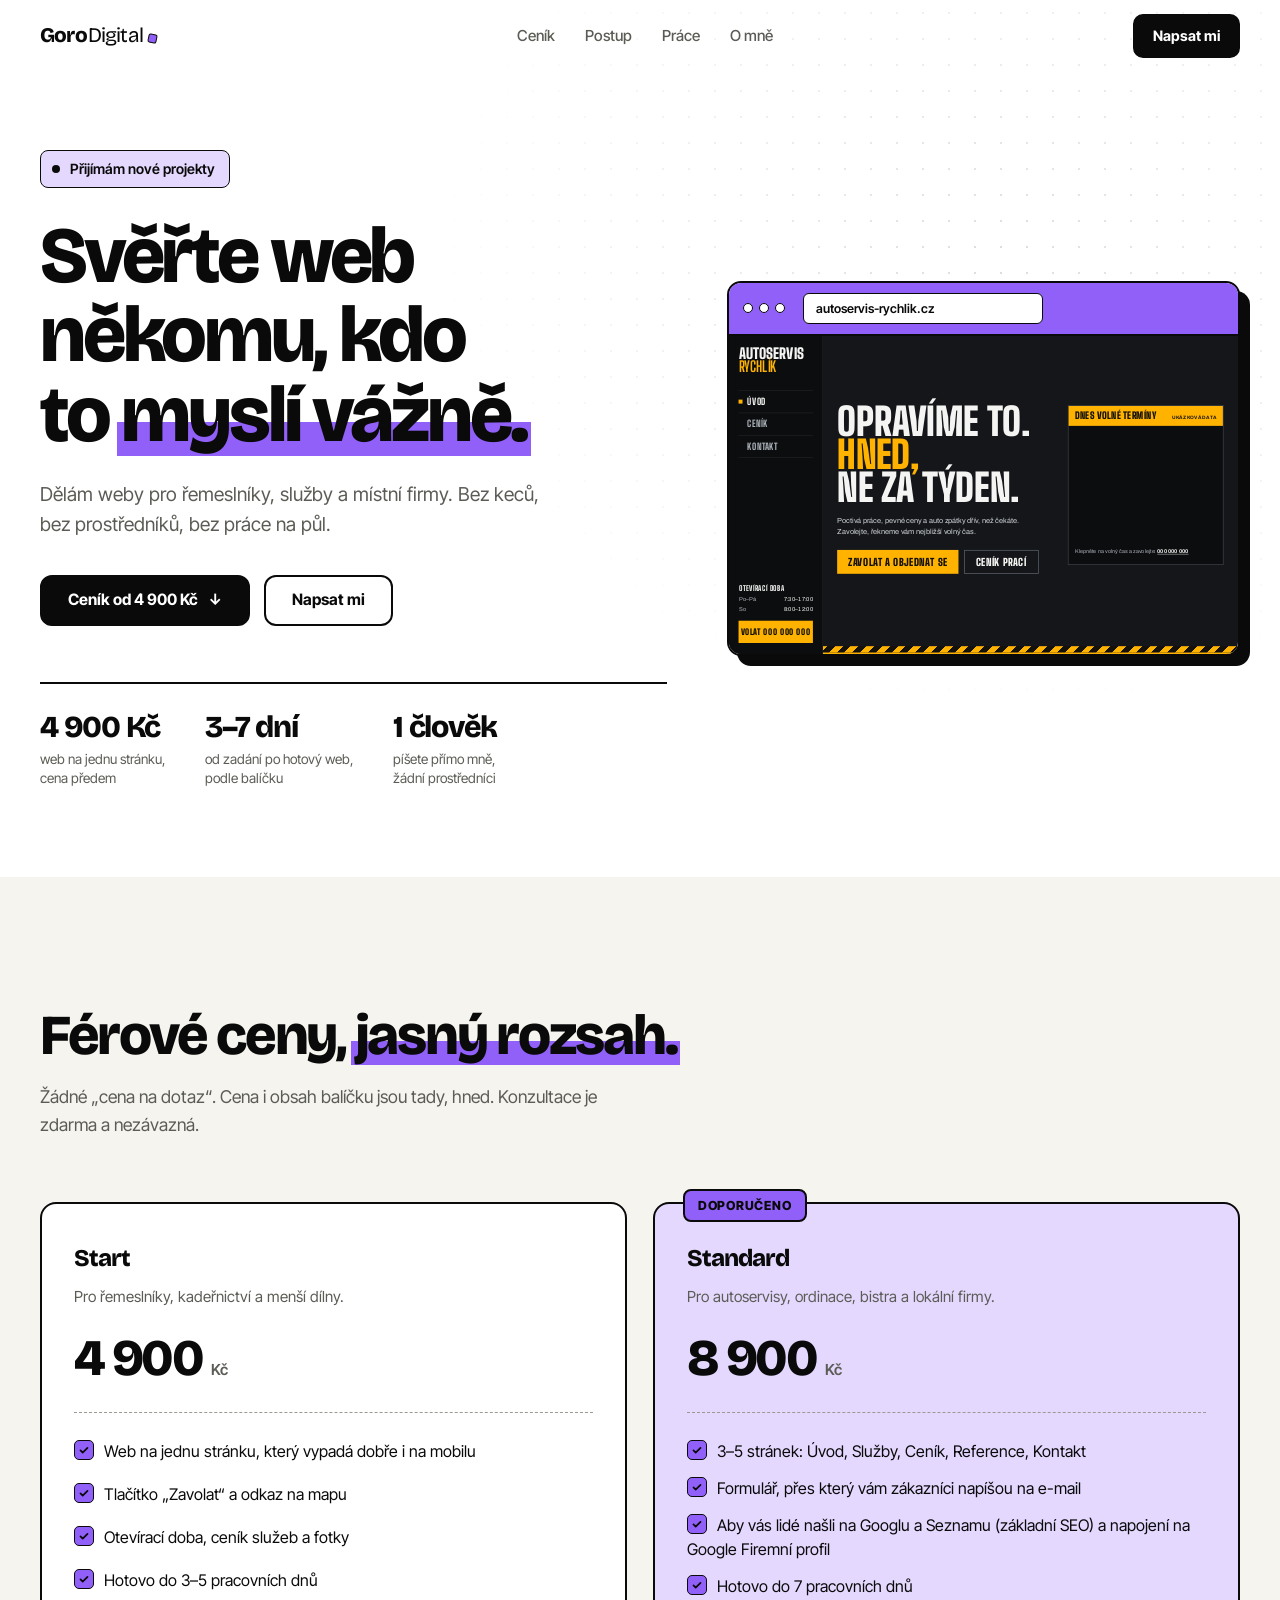
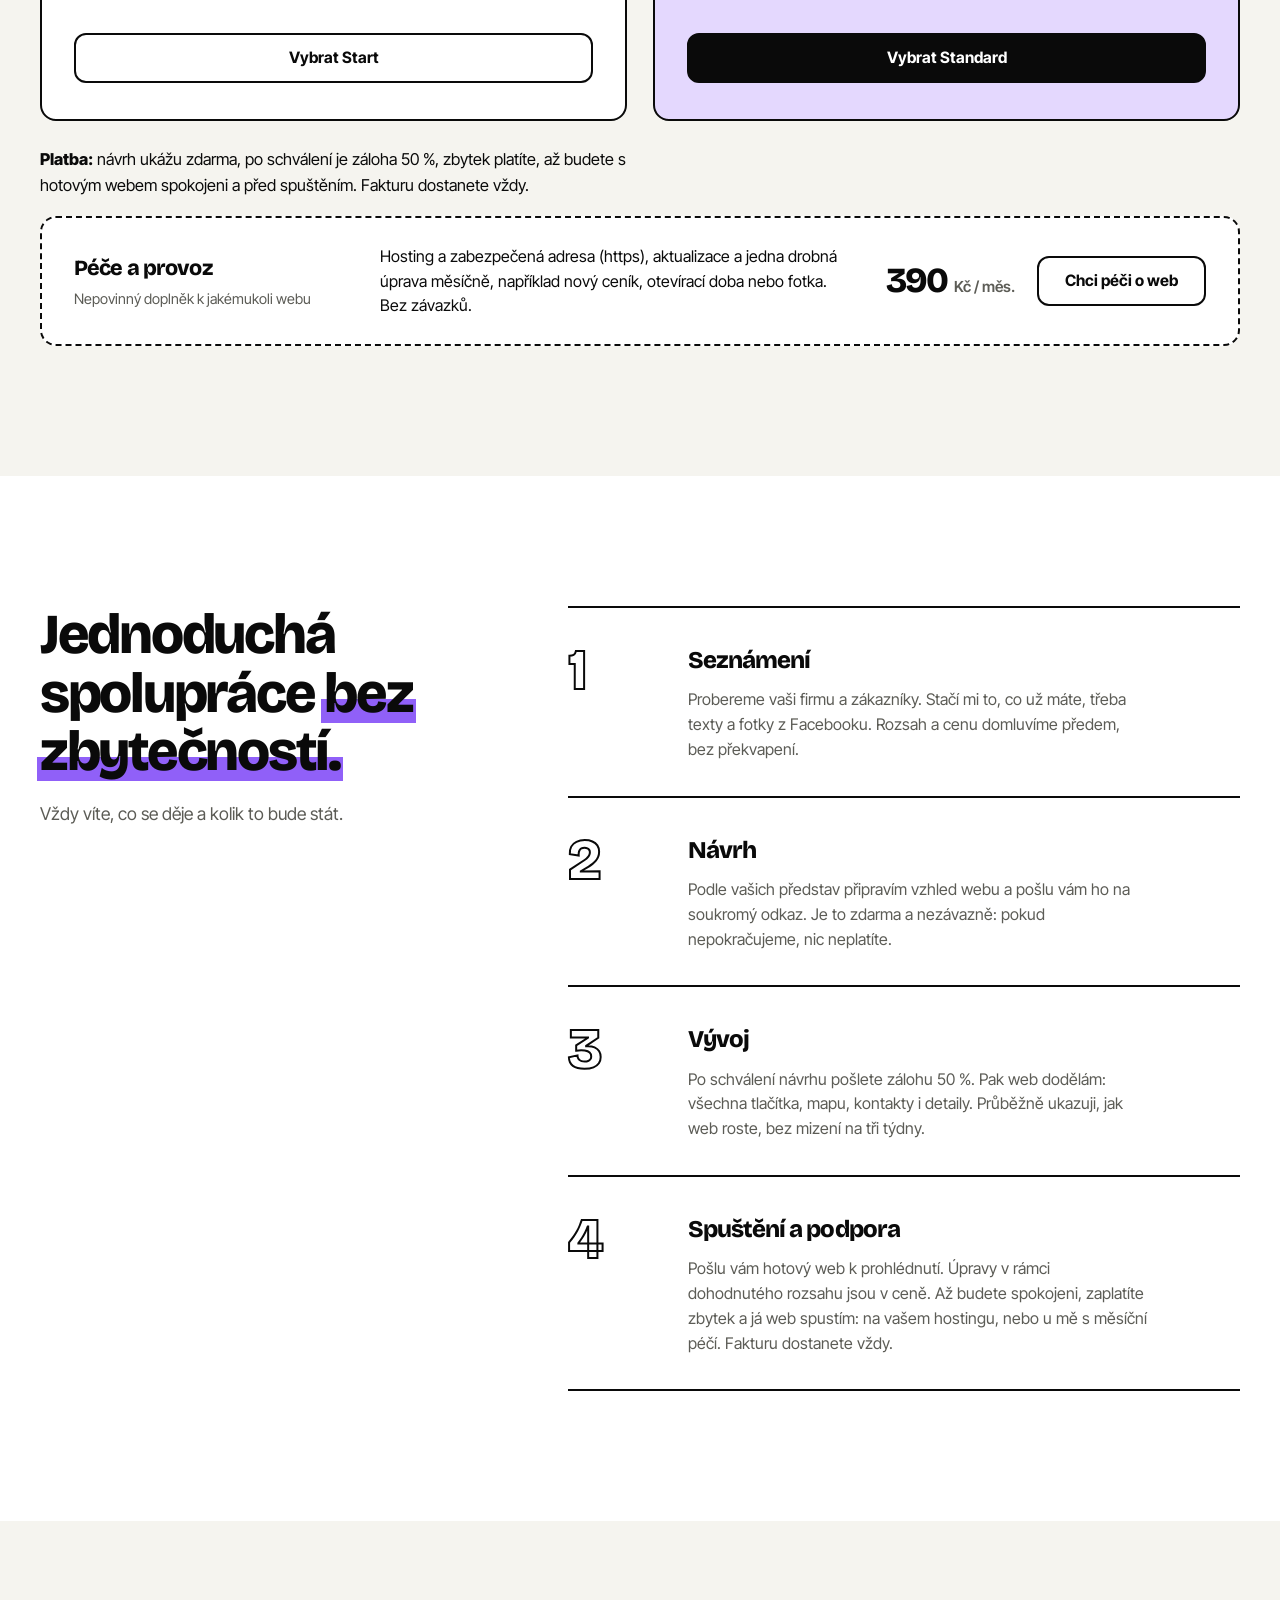
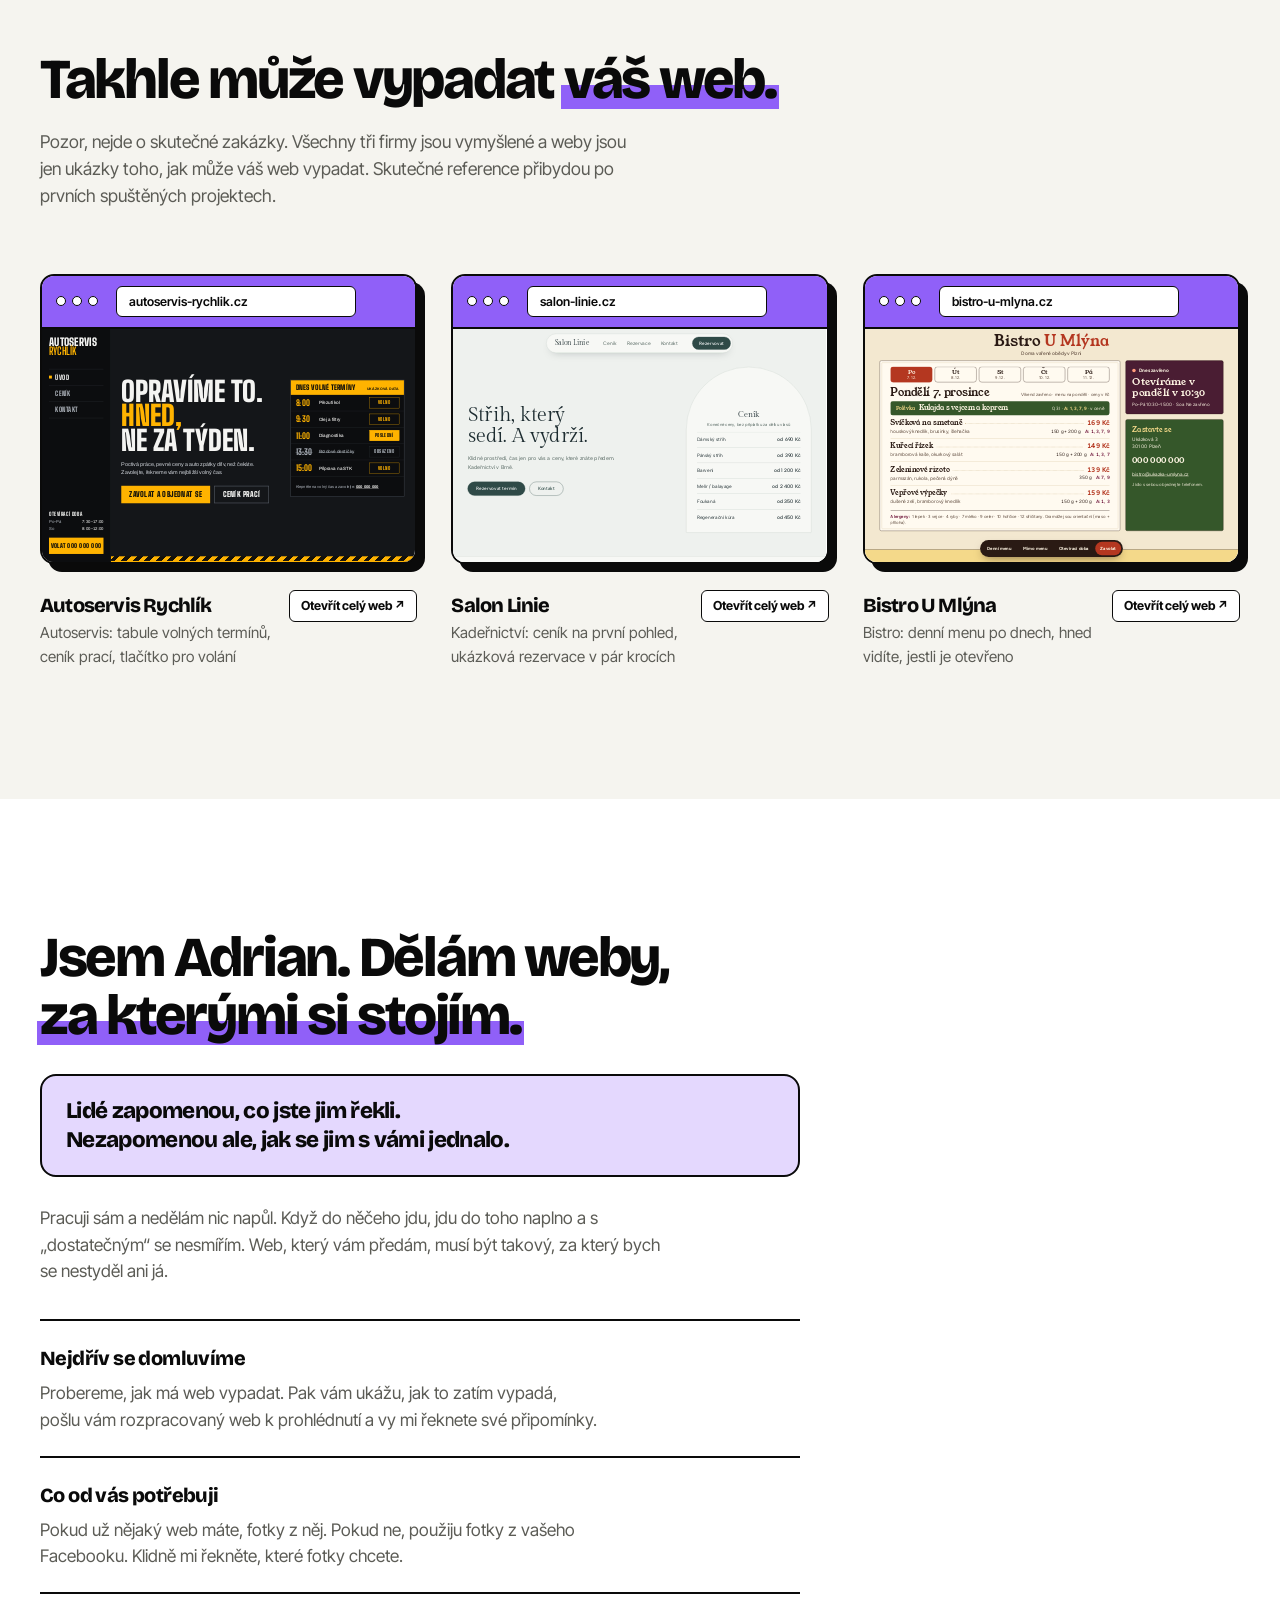
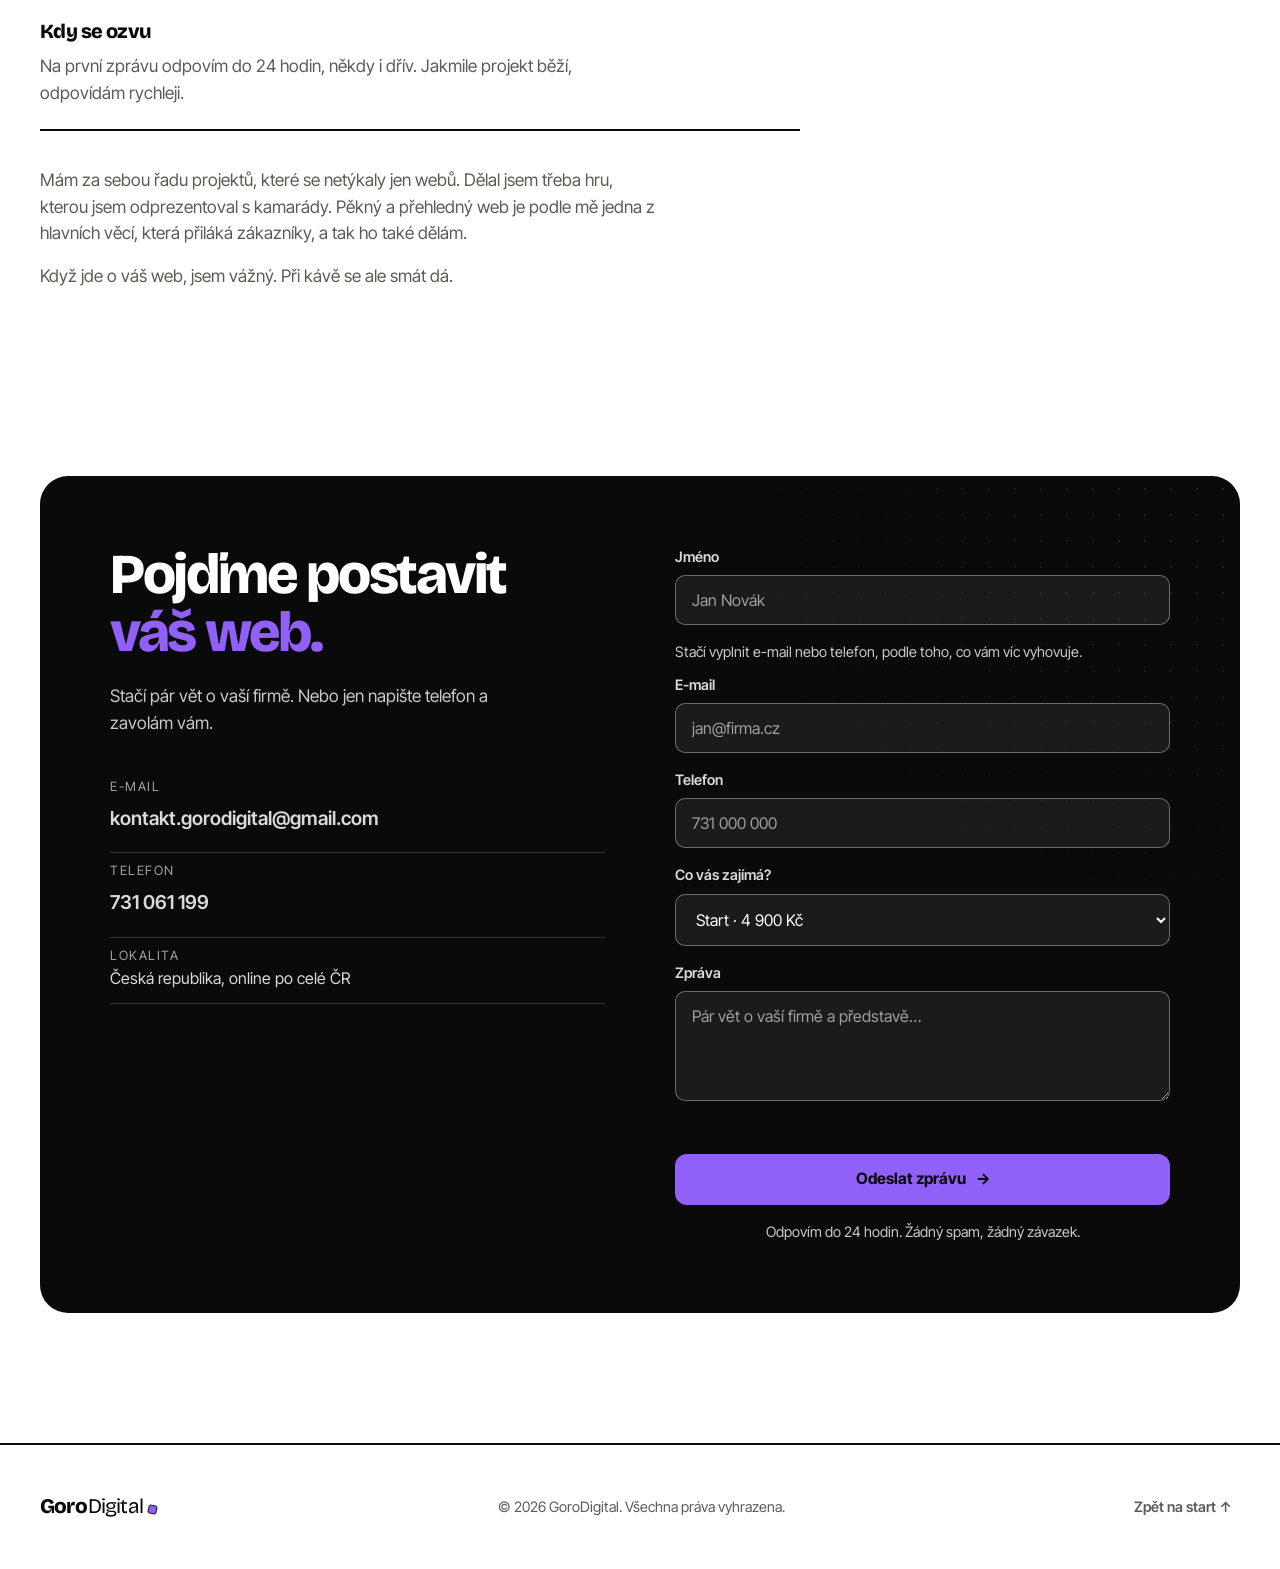
==== commit a0dd8847: "State the payment steps: free draft, 50 % deposit, rest before launch Process steps now carry the mo" ====
--- a/index.html
+++ b/index.html
@@ -131,6 +131,7 @@
           <a href="#kontakt" class="btn btn--dark btn--full" data-plan="standard">Vybrat Standard</a>
         </article>
       </div>
+      <p class="payment reveal"><strong>Platba:</strong> návrh ukážu zdarma, po schválení je záloha 50 %, zbytek platíte, až budete s hotovým webem spokojeni a před spuštěním. Fakturu dostanete vždy.</p>
       <div class="addon reveal">
         <div class="addon__title">
           <h3>Péče a provoz</h3>
@@ -154,9 +155,9 @@
       </div>
       <ol class="steps">
         <li class="reveal"><span class="n">1</span><div><h3>Seznámení</h3><p>Probereme vaši firmu a zákazníky. Stačí mi to, co už máte, třeba texty a fotky z Facebooku. Rozsah a cenu domluvíme předem, bez překvapení.</p></div></li>
-        <li class="reveal"><span class="n">2</span><div><h3>Návrh</h3><p>Připravím vizuální návrh. Společně doladíme, dokud nebudete spokojeni.</p></div></li>
-        <li class="reveal"><span class="n">3</span><div><h3>Vývoj</h3><p>Návrh převedu do rychlého a čistého kódu. Průběžně ukazuji, jak web roste, bez mizení na tři týdny.</p></div></li>
-        <li class="reveal"><span class="n">4</span><div><h3>Spuštění a podpora</h3><p>Web nasadím, otestuji a předám. I potom jsem vám k ruce, kdybyste cokoli potřebovali.</p></div></li>
+        <li class="reveal"><span class="n">2</span><div><h3>Návrh</h3><p>Podle vašich představ připravím vzhled webu a pošlu vám ho na soukromý odkaz. Je to zdarma a nezávazně: pokud nepokračujeme, nic neplatíte.</p></div></li>
+        <li class="reveal"><span class="n">3</span><div><h3>Vývoj</h3><p>Po schválení návrhu pošlete zálohu 50 %. Pak web dodělám: všechna tlačítka, mapu, kontakty i detaily. Průběžně ukazuji, jak web roste, bez mizení na tři týdny.</p></div></li>
+        <li class="reveal"><span class="n">4</span><div><h3>Spuštění a podpora</h3><p>Pošlu vám hotový web k prohlédnutí. Úpravy v rámci dohodnutého rozsahu jsou v ceně. Až budete spokojeni, zaplatíte zbytek a já web spustím: na vašem hostingu, nebo u mě s měsíční péčí. Fakturu dostanete vždy.</p></div></li>
       </ol>
     </div>
   </section>
--- a/styles.css
+++ b/styles.css
@@ -103,7 +103,9 @@
 .plan ul{margin:28px 0 34px;display:grid;gap:12px;font-size:1rem;flex:1;padding-top:26px;border-top:1.5px dashed #9b9a90}
 .plan li::before{content:"";display:inline-block;width:18px;height:18px;margin-right:10px;border-radius:5px;background:var(--hl) url("data:image/svg+xml,%3Csvg xmlns='http://www.w3.org/2000/svg' viewBox='0 0 16 16'%3E%3Cpath d='m4 8.5 2.5 2.5L12 5.5' fill='none' stroke='%230a0a0a' stroke-width='2' stroke-linecap='round' stroke-linejoin='round'/%3E%3C/svg%3E") center/14px no-repeat;border:1.5px solid var(--ink);vertical-align:-3px}
 .badge{position:absolute;top:-15px;left:28px;background:var(--hl);color:var(--ink);border:2px solid var(--ink);font-size:.78rem;font-weight:800;padding:5px 13px;border-radius:8px;text-transform:uppercase;letter-spacing:.06em}
-.addon{margin-top:26px;display:grid;grid-template-columns:minmax(0,.8fr) minmax(0,1.4fr) auto;gap:20px 40px;align-items:center;background:#fff;border:2px dashed var(--ink);border-radius:var(--radius);padding:26px 32px}
+.payment{margin-top:26px;max-width:70ch;font-size:1.02rem}
+.payment strong{font-weight:800}
+.addon{margin-top:18px;display:grid;grid-template-columns:minmax(0,.8fr) minmax(0,1.4fr) auto;gap:20px 40px;align-items:center;background:#fff;border:2px dashed var(--ink);border-radius:var(--radius);padding:26px 32px}
 .addon h3{font-family:var(--display);font-size:1.35rem;letter-spacing:-.04em;font-weight:800}
 .addon__title p{color:var(--muted);font-size:.9rem;margin-top:2px}
 .addon__text{font-size:1rem}
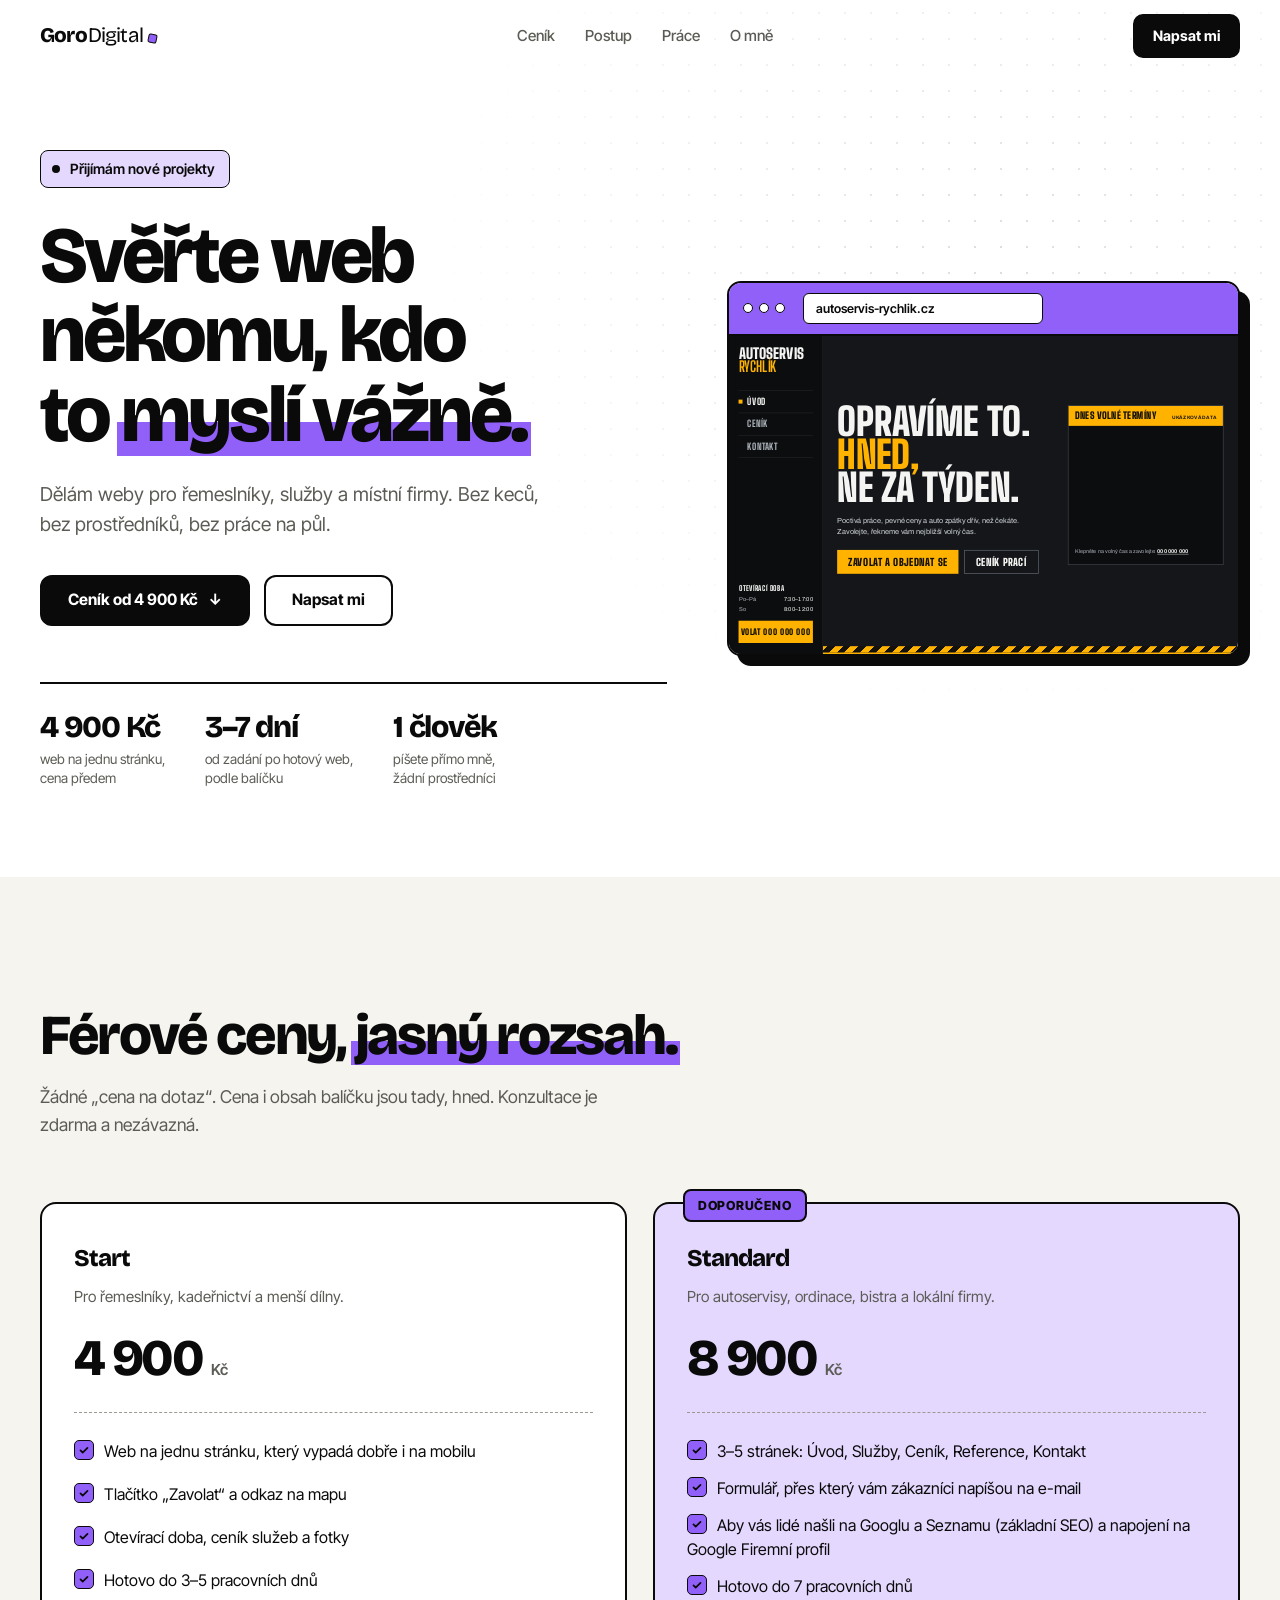
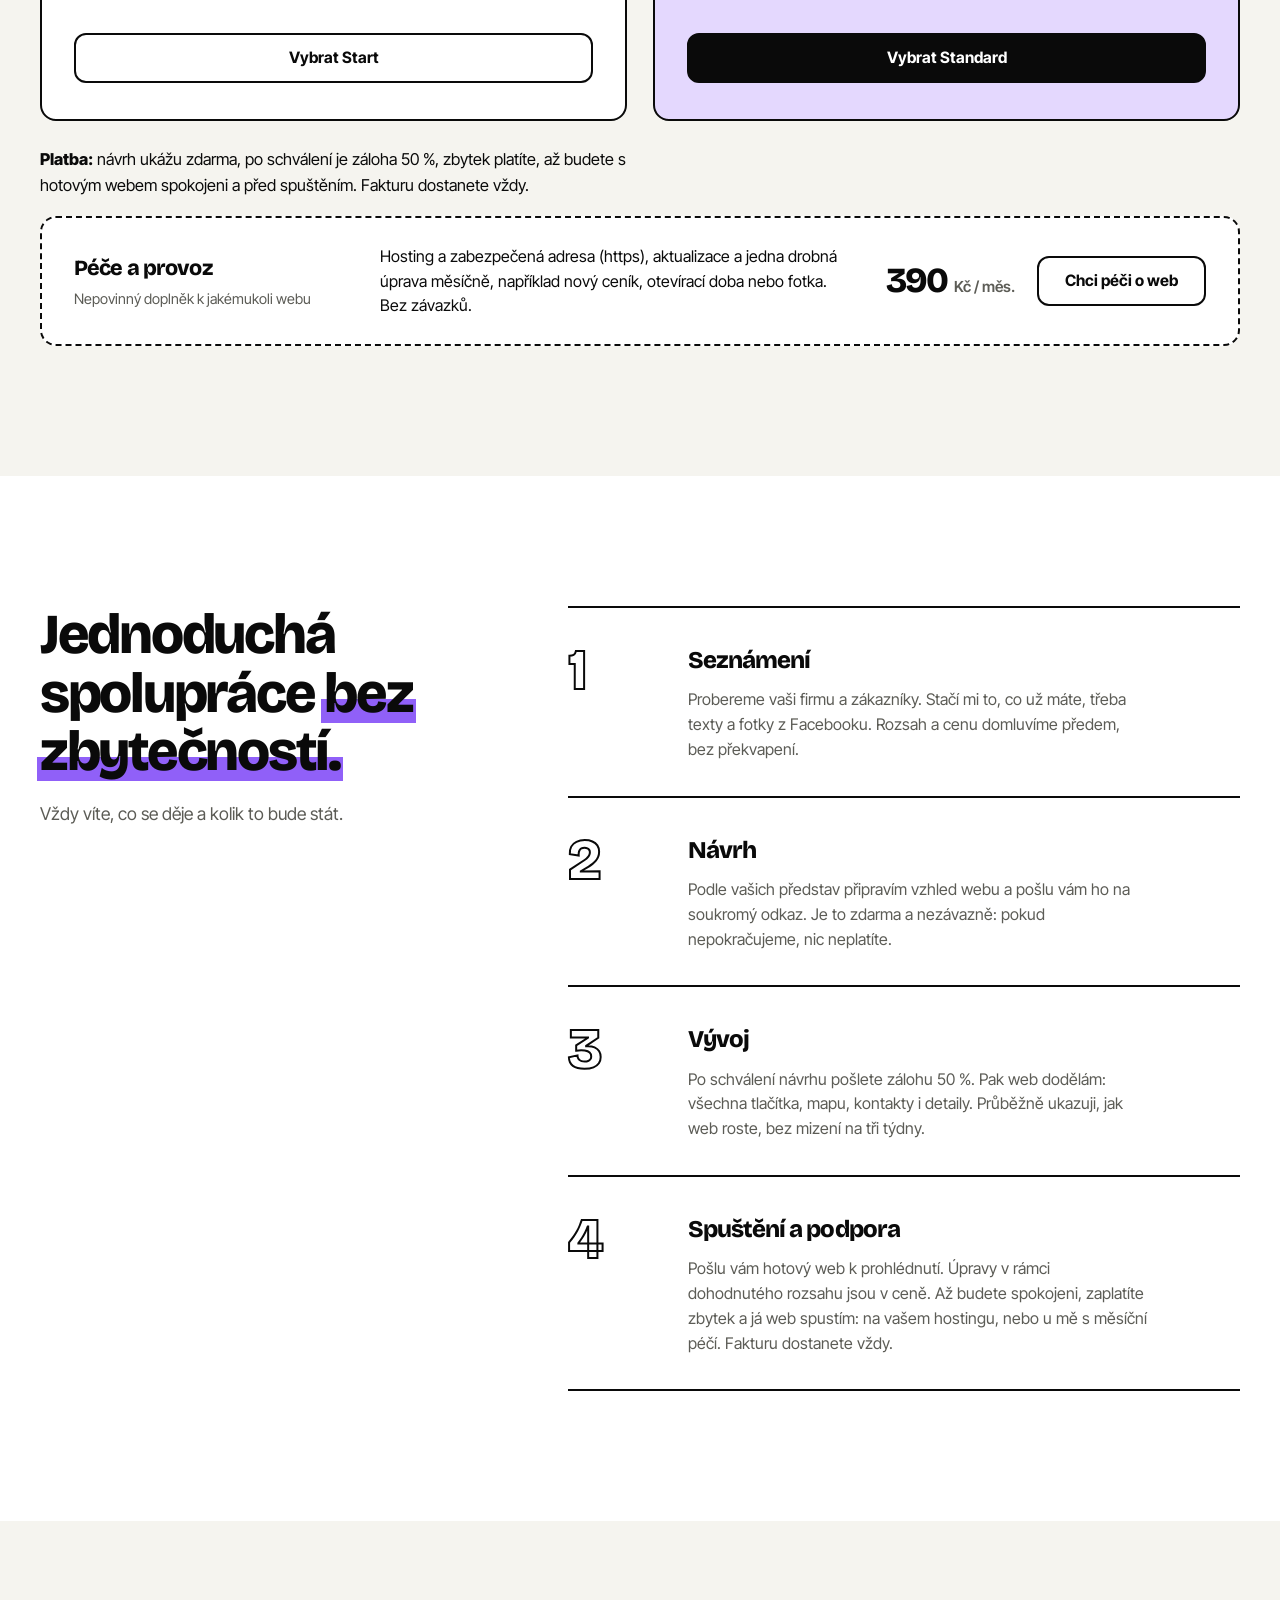
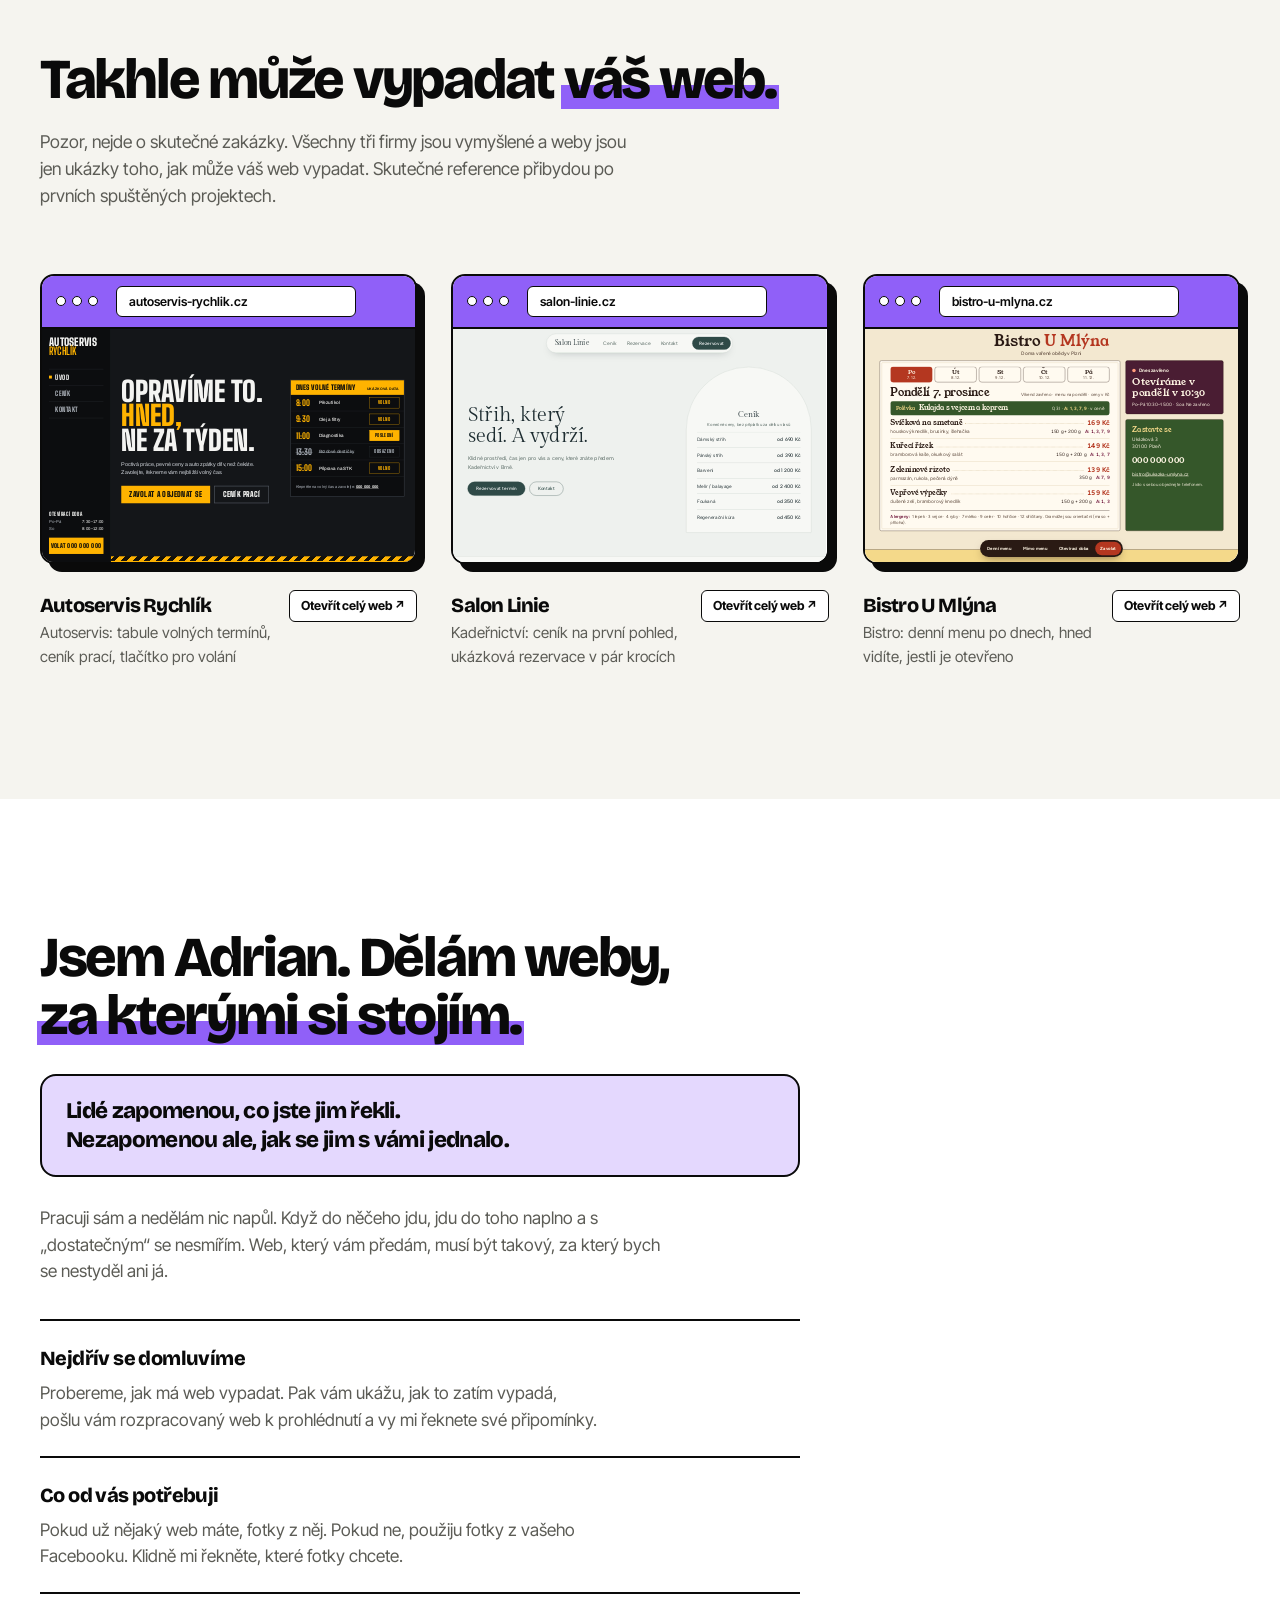
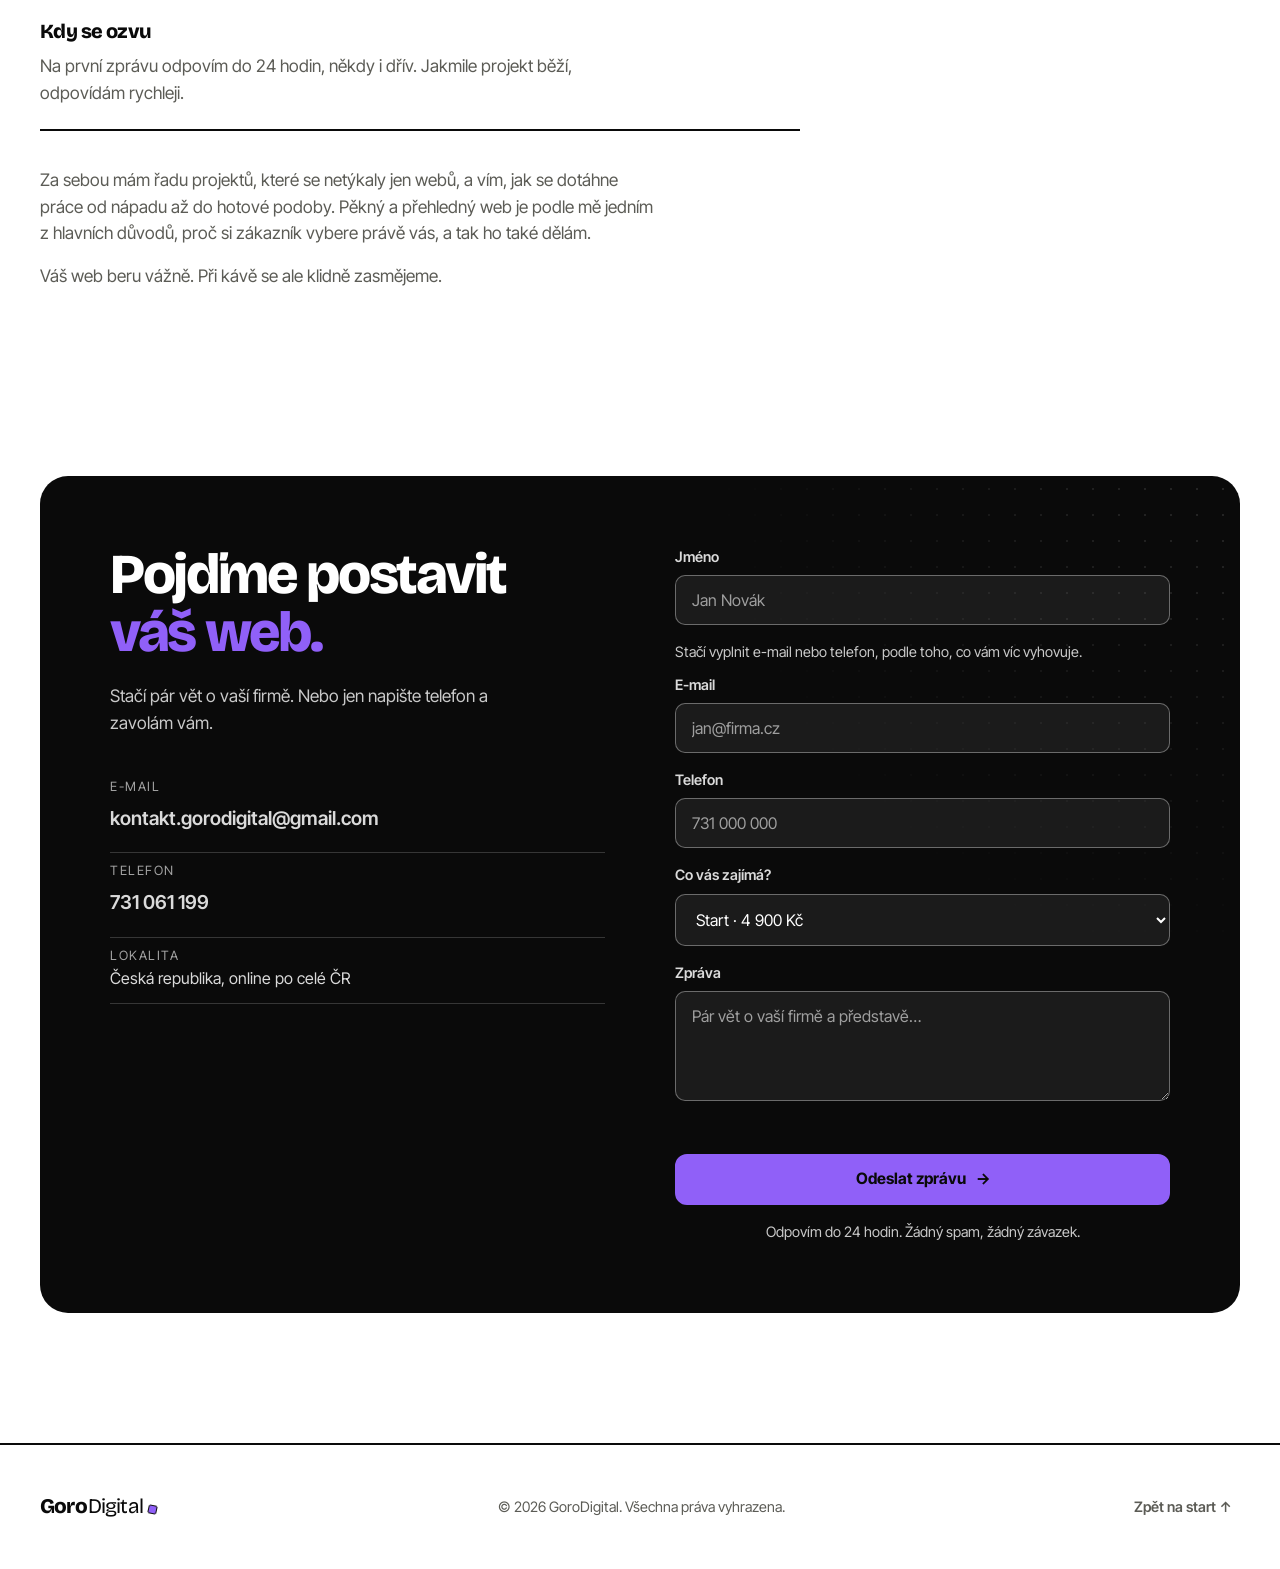
==== commit 06f98bcf: "Make the About text more professional Co-Authored-By: Claude Sonnet 5.5 <noreply@anthropic.com>" ====
--- a/index.html
+++ b/index.html
@@ -216,8 +216,8 @@
             <p>Na první zprávu odpovím do 24 hodin, někdy i dřív. Jakmile projekt běží, odpovídám rychleji.</p>
           </li>
         </ul>
-        <p>Mám za sebou řadu projektů, které se netýkaly jen webů. Dělal jsem třeba hru, kterou jsem odprezentoval s kamarády. Pěkný a přehledný web je podle mě jedna z hlavních věcí, která přiláká zákazníky, a tak ho také dělám.</p>
-        <p>Když jde o váš web, jsem vážný. Při kávě se ale smát dá.</p>
+        <p>Za sebou mám řadu projektů, které se netýkaly jen webů, a vím, jak se dotáhne práce od nápadu až do hotové podoby. Pěkný a přehledný web je podle mě jedním z hlavních důvodů, proč si zákazník vybere právě vás, a tak ho také dělám.</p>
+        <p>Váš web beru vážně. Při kávě se ale klidně zasmějeme.</p>
       </div>
     </div>
   </section>
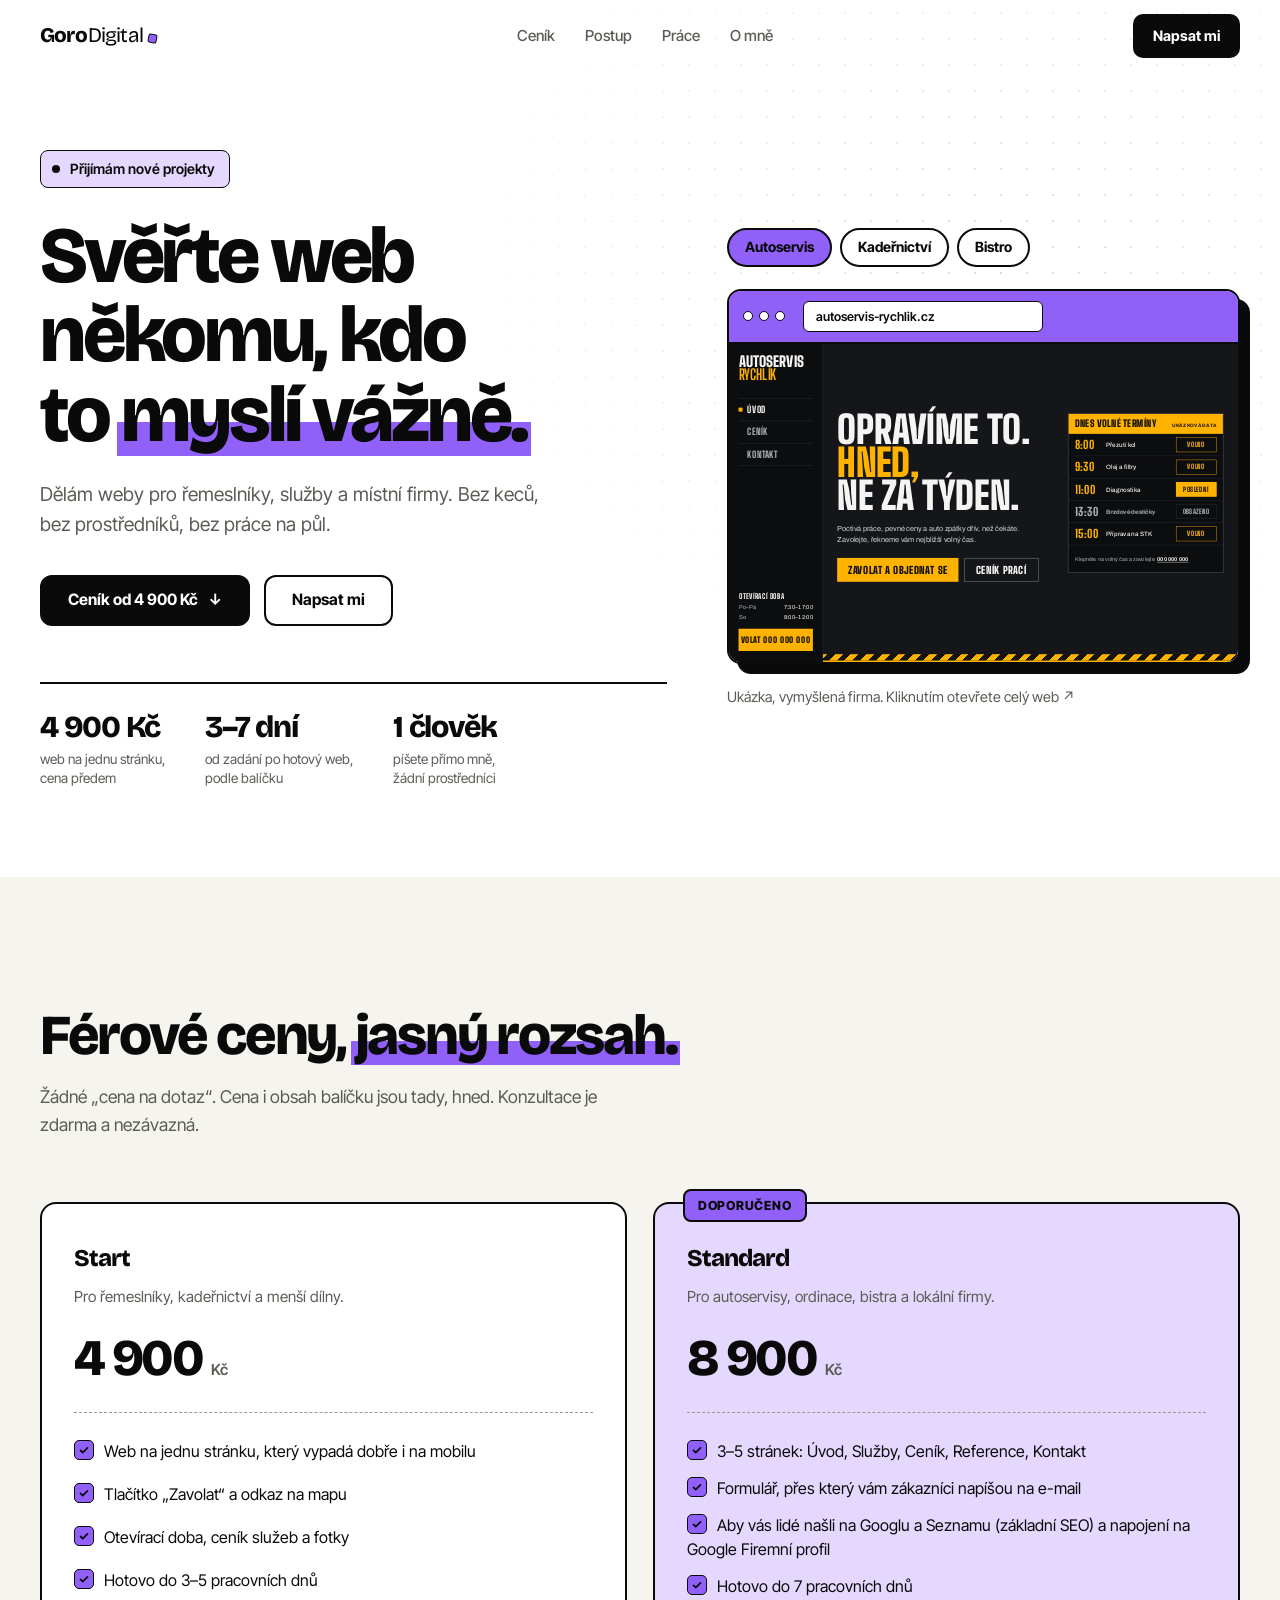
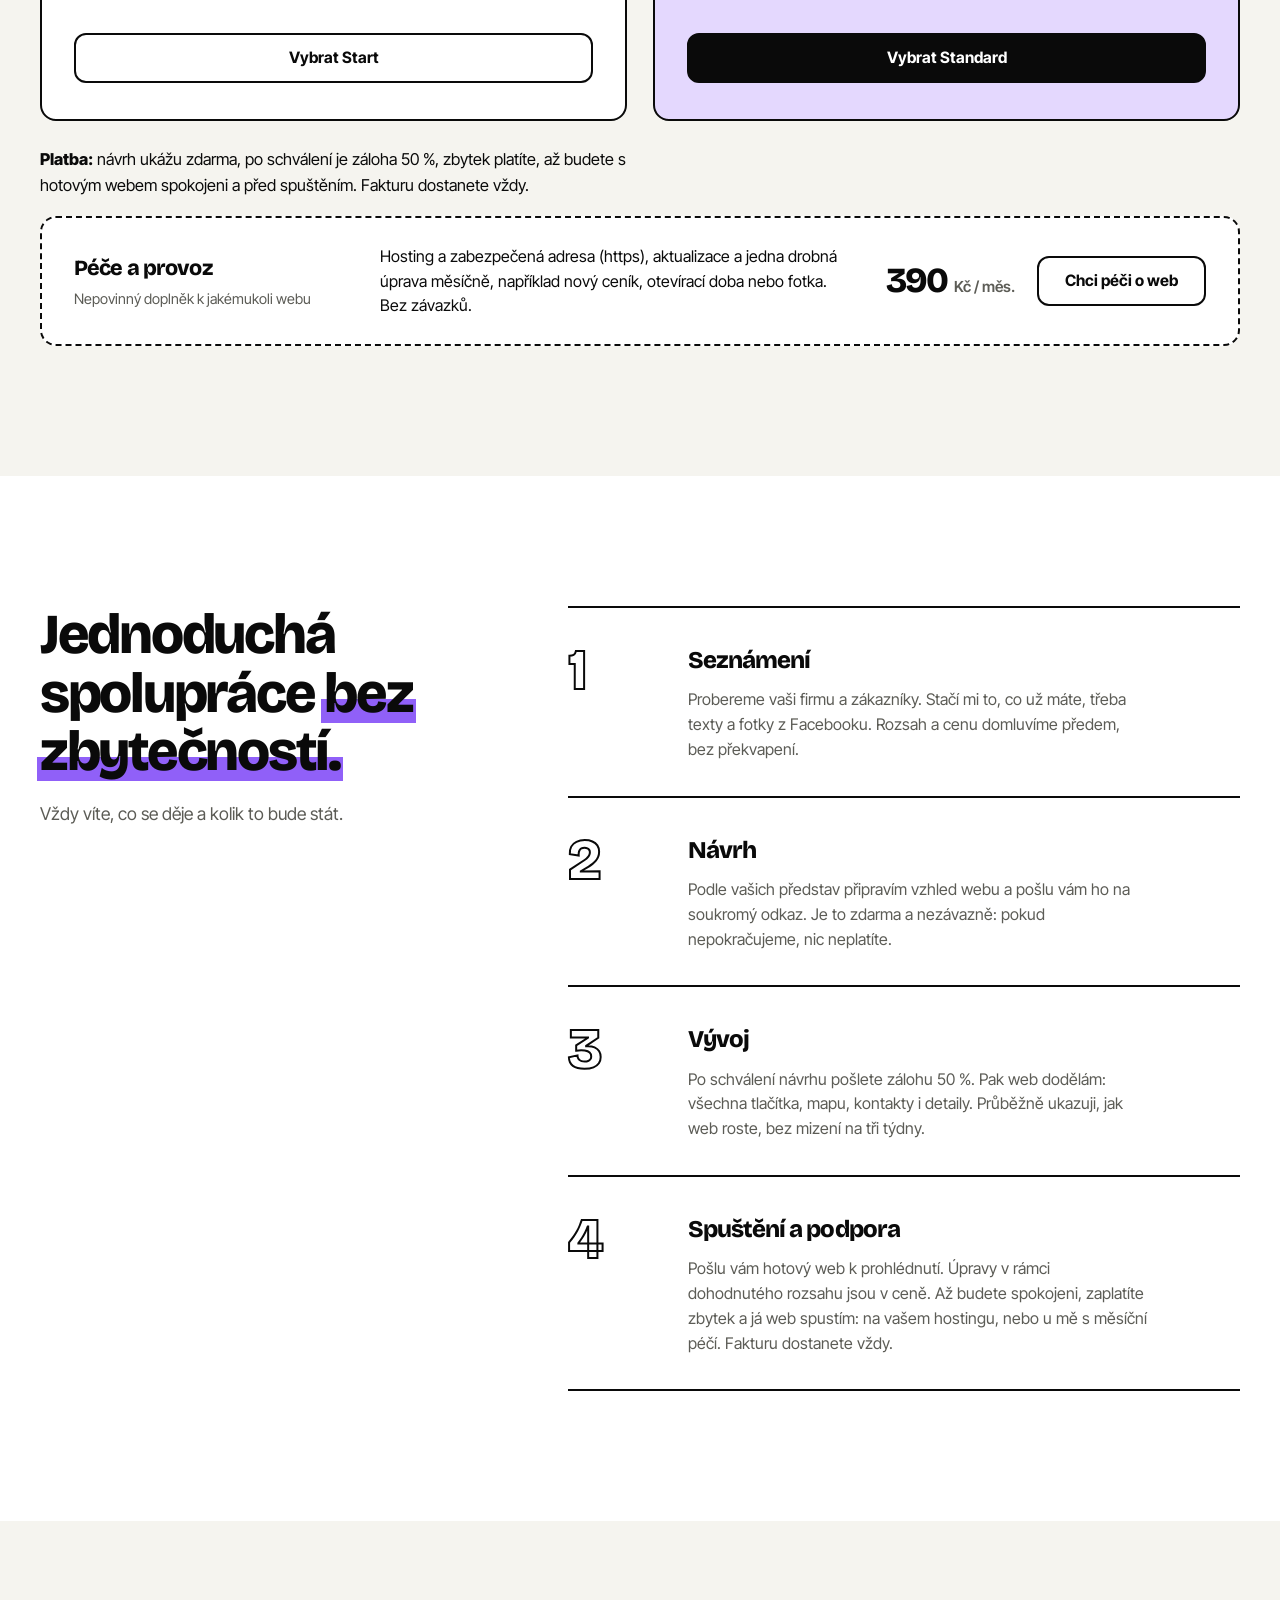
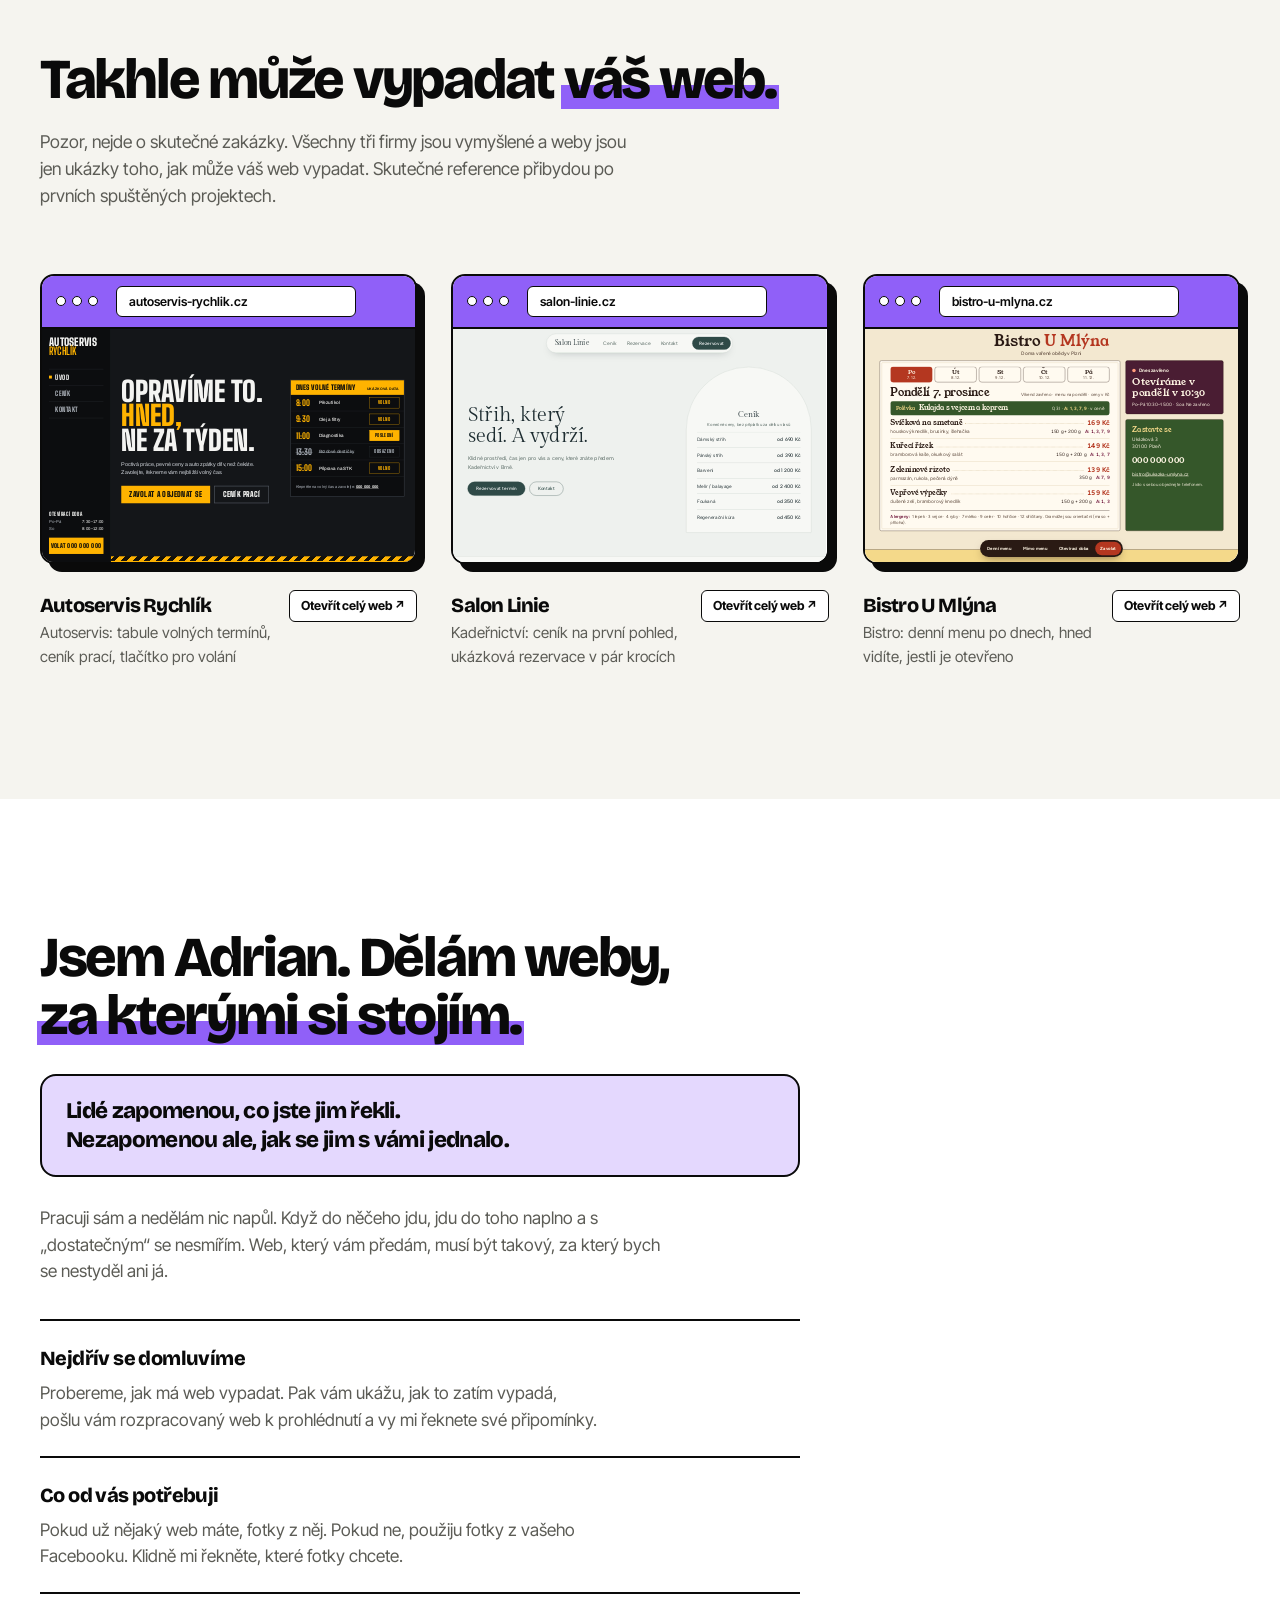
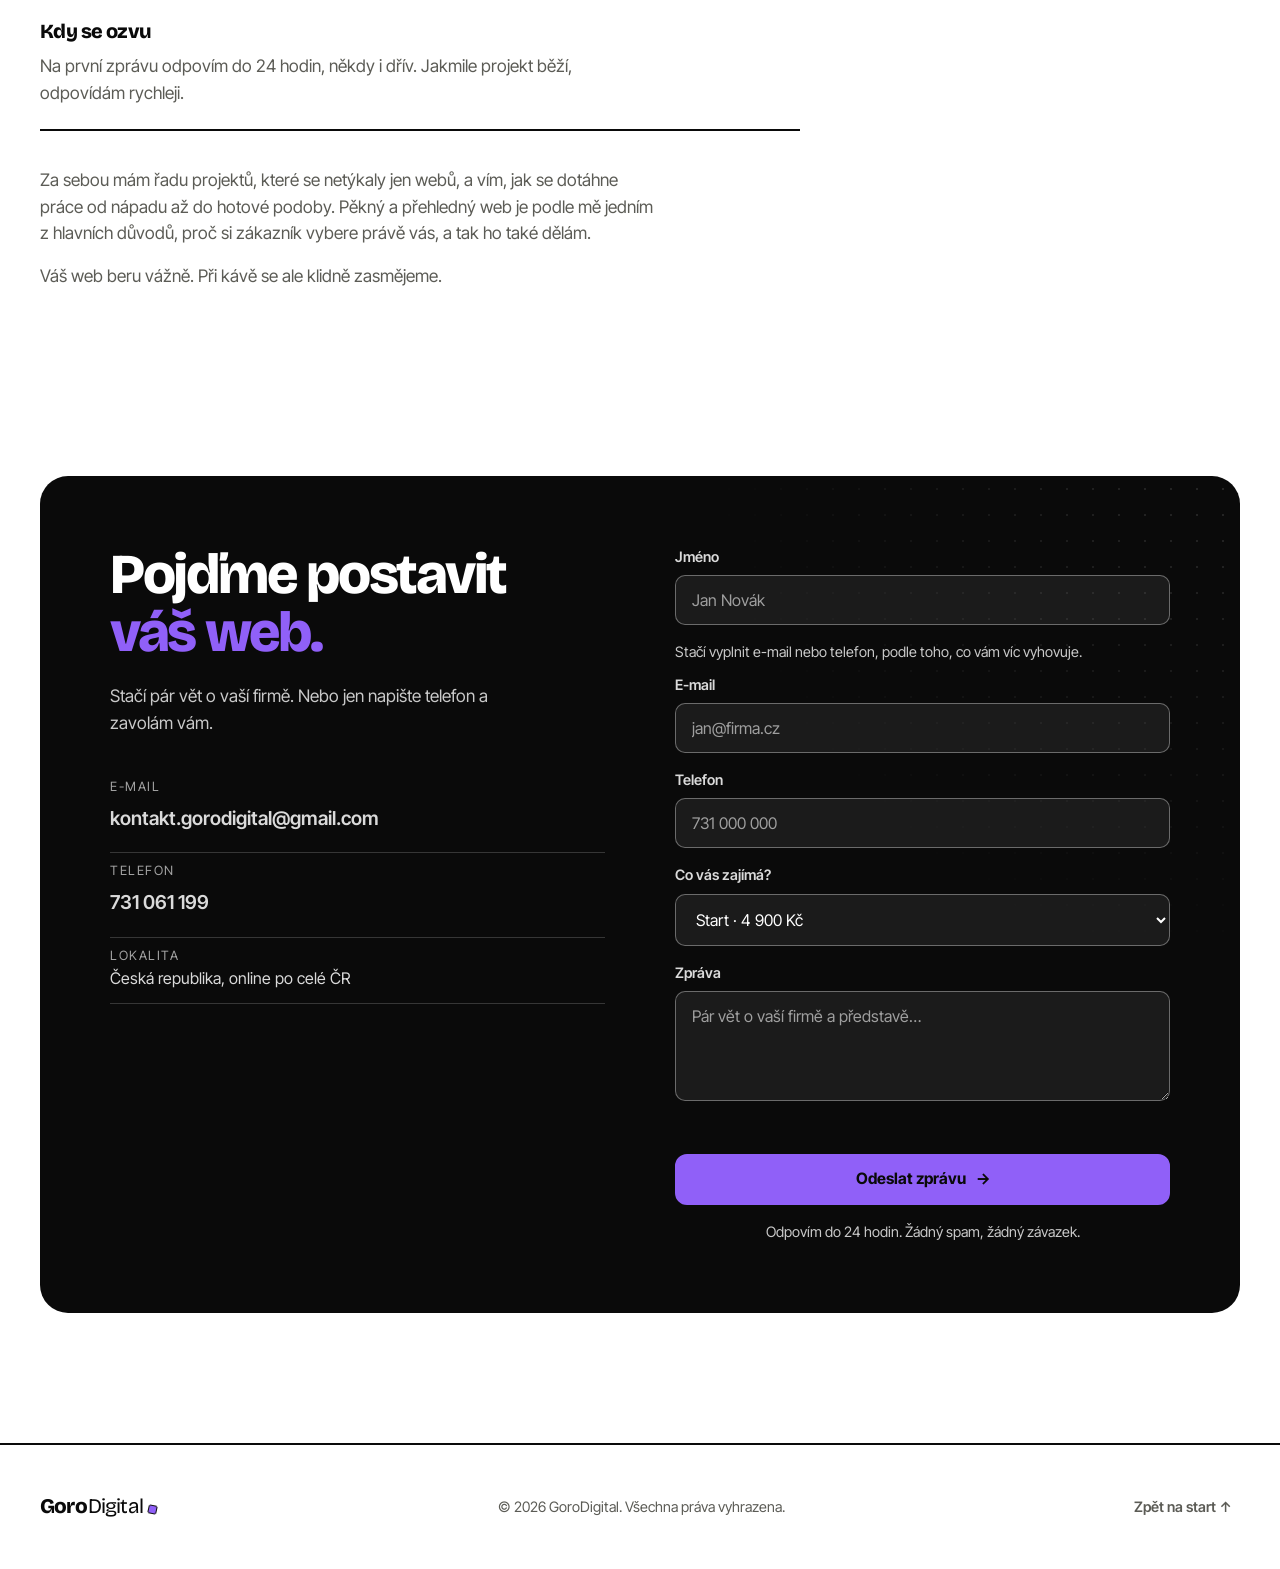
==== commit 0673e384: "Add a switcher to the hero preview for the demos and future client sites Co-Authored-By: Claude Sonn" ====
--- a/index.html
+++ b/index.html
@@ -88,12 +88,26 @@
         </ul>
       </div>
 
-      <a class="hero__visual reveal" href="demo/autoservis/" target="_blank" rel="noopener" aria-label="Otevřít ukázkový web pro autoservis">
-        <div class="browser">
-          <div class="browser__bar"><i></i><i></i><i></i><span>autoservis-rychlik.cz</span></div>
-          <div class="thumb"><iframe src="demo/autoservis/" title="" loading="lazy" scrolling="no" tabindex="-1" aria-hidden="true"></iframe></div>
-        </div>
-      </a>
+      <!-- Přepínač webů. Nový web (třeba skutečný klient): přidejte tlačítko do .switch
+           (data-kind="client") a stejný iframe do .thumb, ve stejném pořadí. -->
+      <div class="hero__visual reveal" id="showcase">
+        <div class="switch" role="group" aria-label="Ukázky webů">
+          <button type="button" class="switch__btn is-on" aria-pressed="true" data-href="demo/autoservis/" data-host="autoservis-rychlik.cz" data-kind="demo">Autoservis</button>
+          <button type="button" class="switch__btn" aria-pressed="false" data-href="demo/salon/" data-host="salon-linie.cz" data-kind="demo">Kadeřnictví</button>
+          <button type="button" class="switch__btn" aria-pressed="false" data-href="demo/bistro/" data-host="bistro-u-mlyna.cz" data-kind="demo">Bistro</button>
+        </div>
+        <a class="showcase__link" id="showcaseLink" href="demo/autoservis/" target="_blank" rel="noopener" aria-label="Otevřít vybraný ukázkový web">
+          <div class="browser">
+            <div class="browser__bar"><i></i><i></i><i></i><span id="showcaseHost">autoservis-rychlik.cz</span></div>
+            <div class="thumb">
+              <iframe class="is-on" src="demo/autoservis/" title="" loading="lazy" scrolling="no" tabindex="-1" aria-hidden="true"></iframe>
+              <iframe src="demo/salon/" title="" loading="lazy" scrolling="no" tabindex="-1" aria-hidden="true"></iframe>
+              <iframe src="demo/bistro/" title="" loading="lazy" scrolling="no" tabindex="-1" aria-hidden="true"></iframe>
+            </div>
+          </div>
+        </a>
+        <p class="showcase__note" id="showcaseNote">Ukázka, vymyšlená firma. Kliknutím otevřete celý web ↗</p>
+      </div>
     </div>
   </section>
 
--- a/styles.css
+++ b/styles.css
@@ -76,12 +76,21 @@
 .hero__visual{display:block}
 .browser{background:#fff;border:2px solid var(--ink);border-radius:14px;overflow:hidden;box-shadow:8px 8px 0 var(--ink);transition:transform .25s var(--ease),box-shadow .25s var(--ease)}
 .hero__visual .browser{box-shadow:10px 10px 0 var(--ink)}
-.hero__visual:hover .browser,.work__item:hover .browser{transform:translate(-5px,-5px);box-shadow:13px 13px 0 var(--ink)}
+.work__item:hover .browser{transform:translate(-5px,-5px);box-shadow:13px 13px 0 var(--ink)}
 .browser__bar{display:flex;align-items:center;gap:6px;padding:10px 14px;background:var(--hl);border-bottom:2px solid var(--ink)}
 .browser__bar i{width:10px;height:10px;border-radius:50%;background:#fff;border:1.5px solid var(--ink)}
 .browser__bar span{margin-left:12px;flex:1;max-width:240px;font-size:.78rem;font-weight:600;color:var(--ink);background:#fff;border-radius:6px;padding:5px 12px;border:1.5px solid var(--ink)}
 .thumb{position:relative;aspect-ratio:16/10;overflow:hidden;background:#fff}
 .thumb iframe{position:absolute;left:0;top:0;width:1280px;height:800px;border:0;transform-origin:0 0;transform:scale(.3);pointer-events:none}
+.hero__visual .thumb iframe{opacity:0;transition:opacity .35s var(--ease)}
+.hero__visual .thumb iframe.is-on{opacity:1}
+.showcase__link{display:block}
+.showcase__link:hover .browser{transform:translate(-5px,-5px);box-shadow:13px 13px 0 var(--ink)}
+.switch{display:flex;flex-wrap:wrap;gap:8px;margin-bottom:22px}
+.switch__btn{font:700 .88rem/1.3 var(--sans);padding:8px 16px;border-radius:999px;border:2px solid var(--ink);background:#fff;color:var(--ink);cursor:pointer;transition:background .2s var(--ease),transform .2s var(--ease)}
+.switch__btn:hover{transform:translateY(-2px)}
+.switch__btn.is-on{background:var(--hl)}
+.showcase__note{margin-top:22px;color:var(--muted);font-size:.9rem}
 
 /* SECTIONS */
 .section{padding:130px 0}
